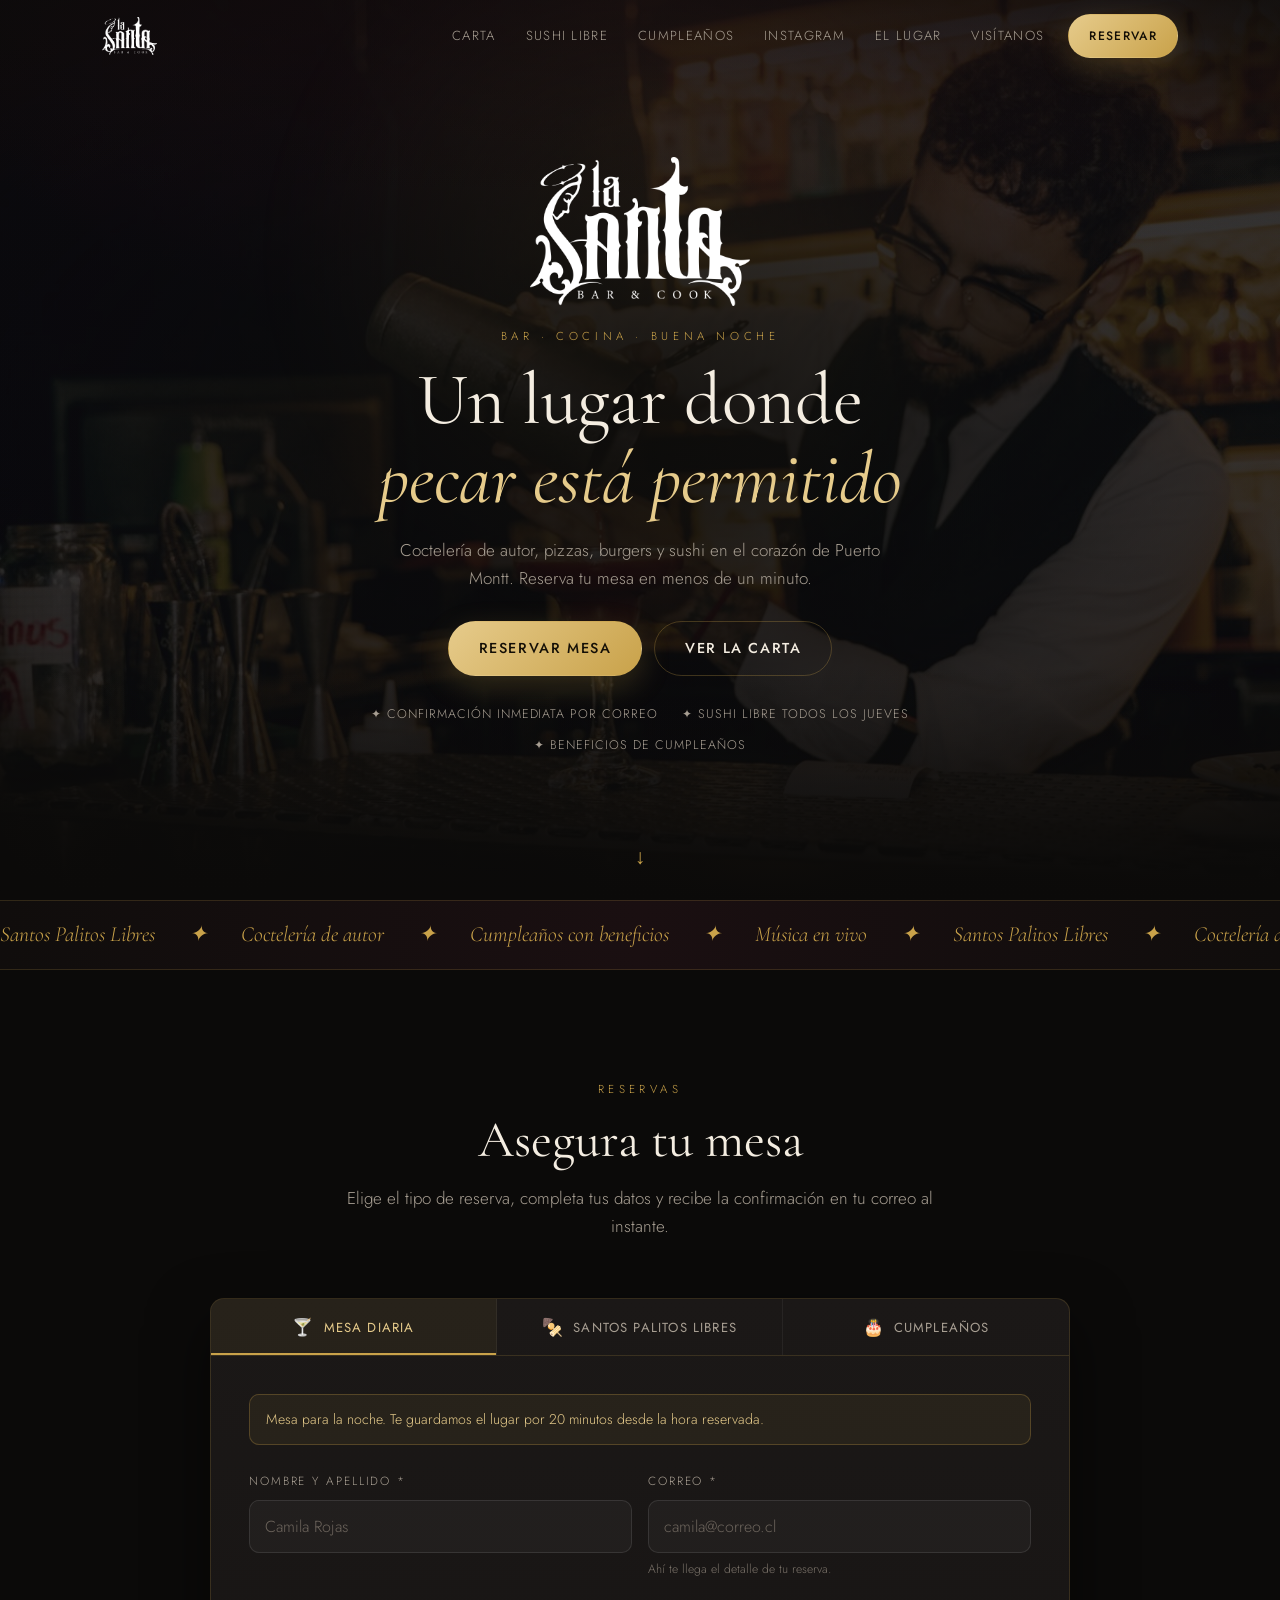
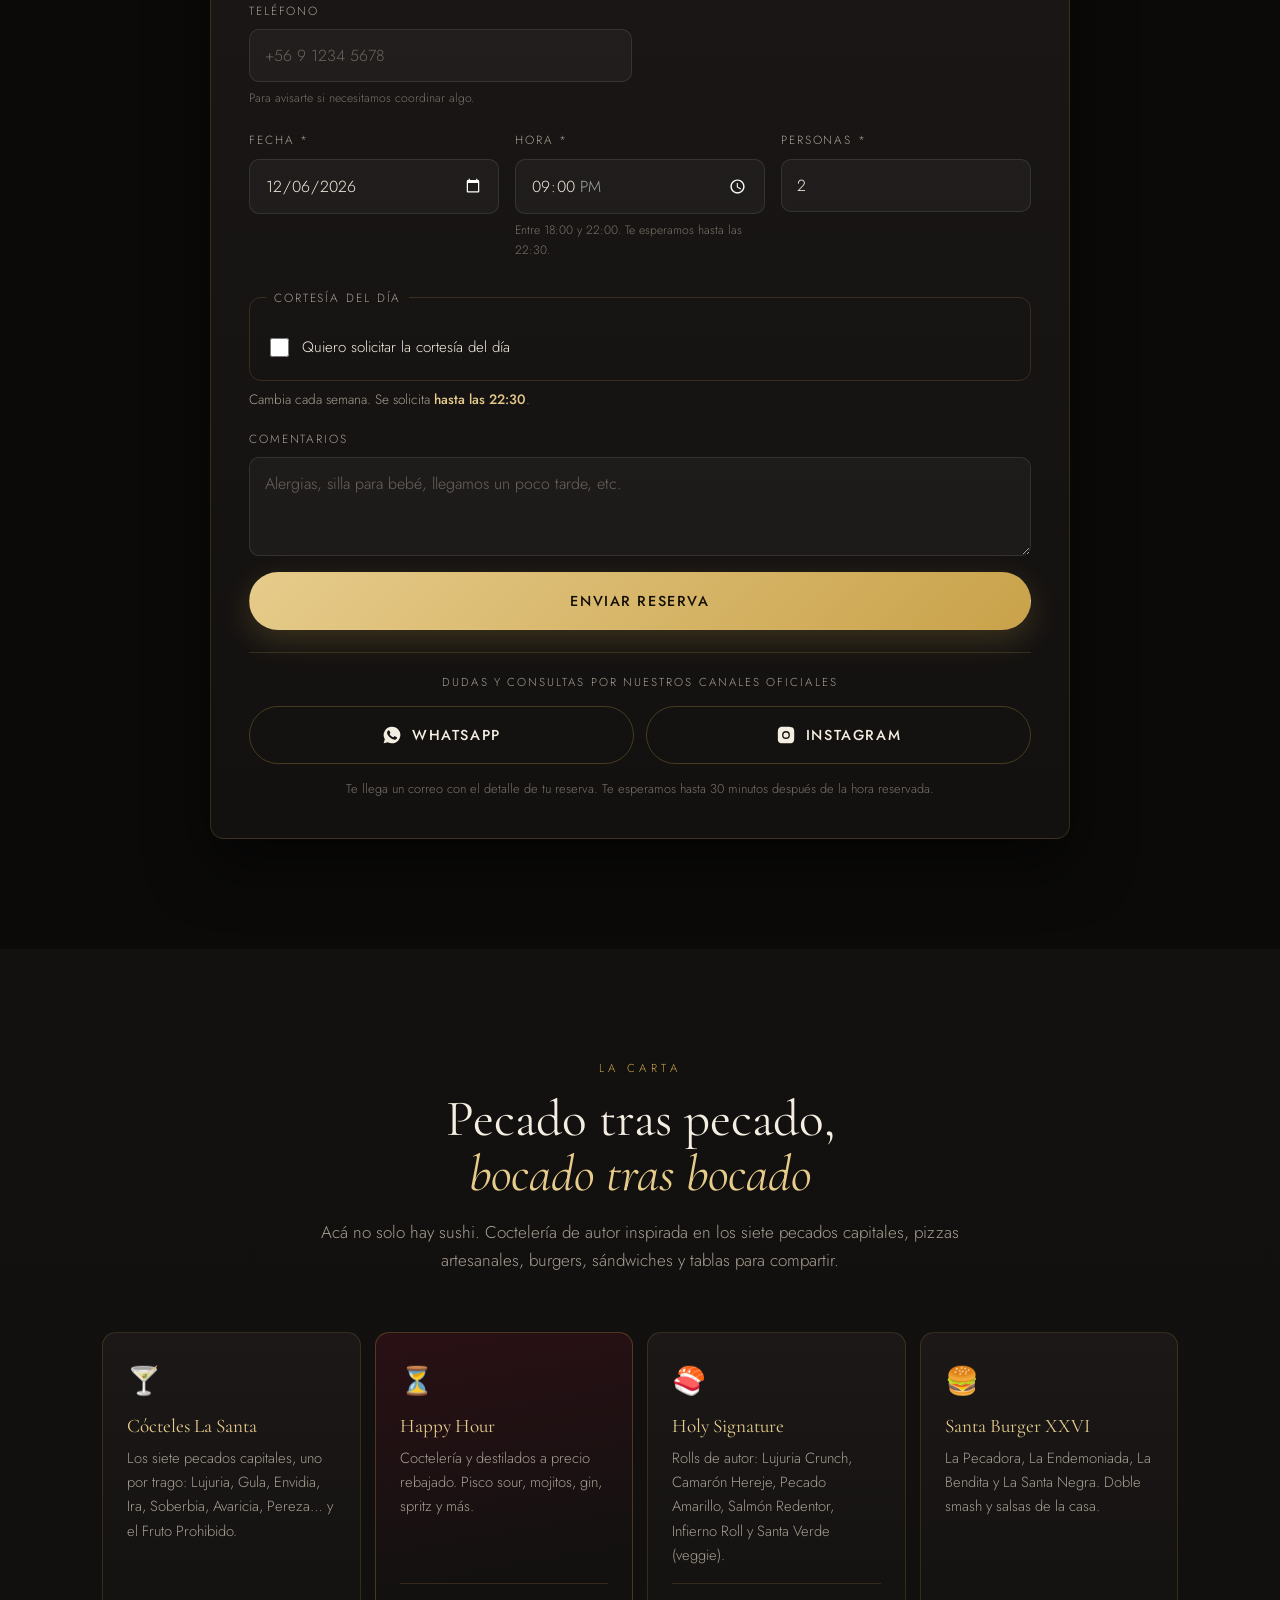
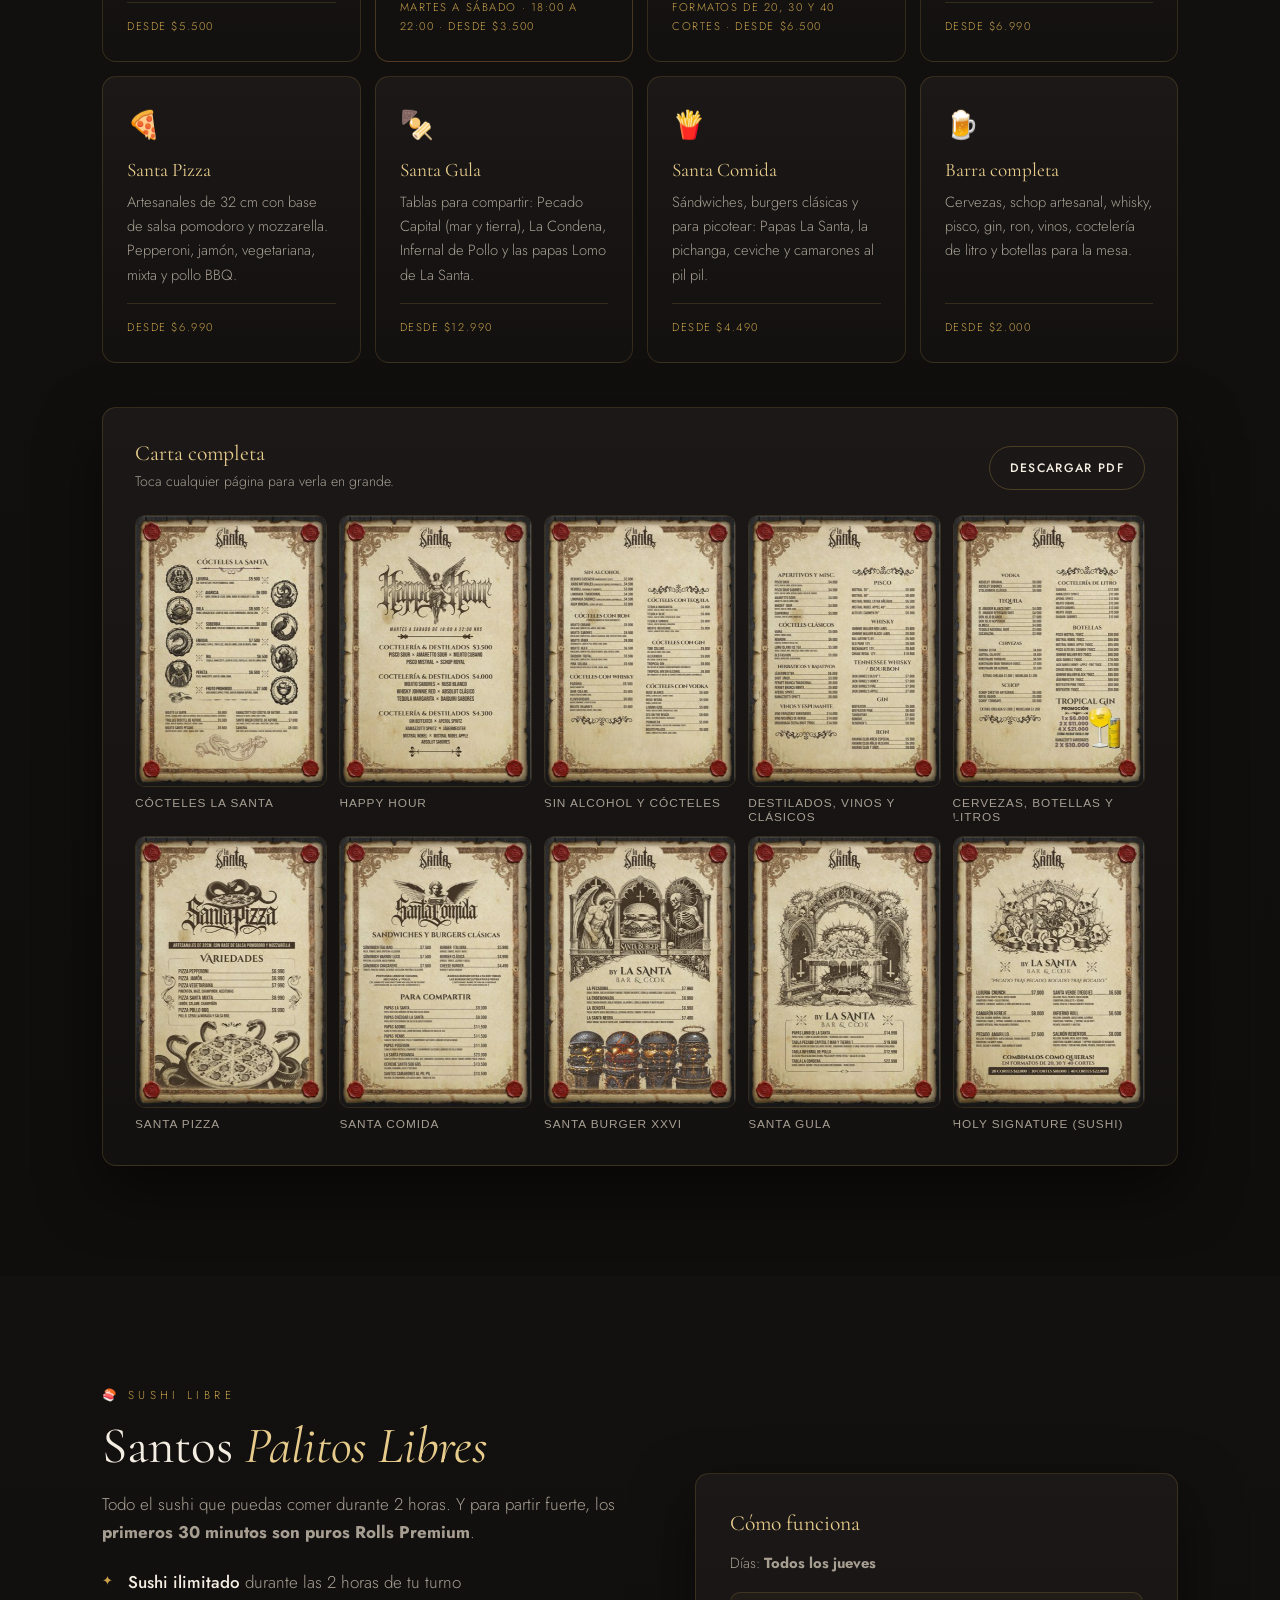
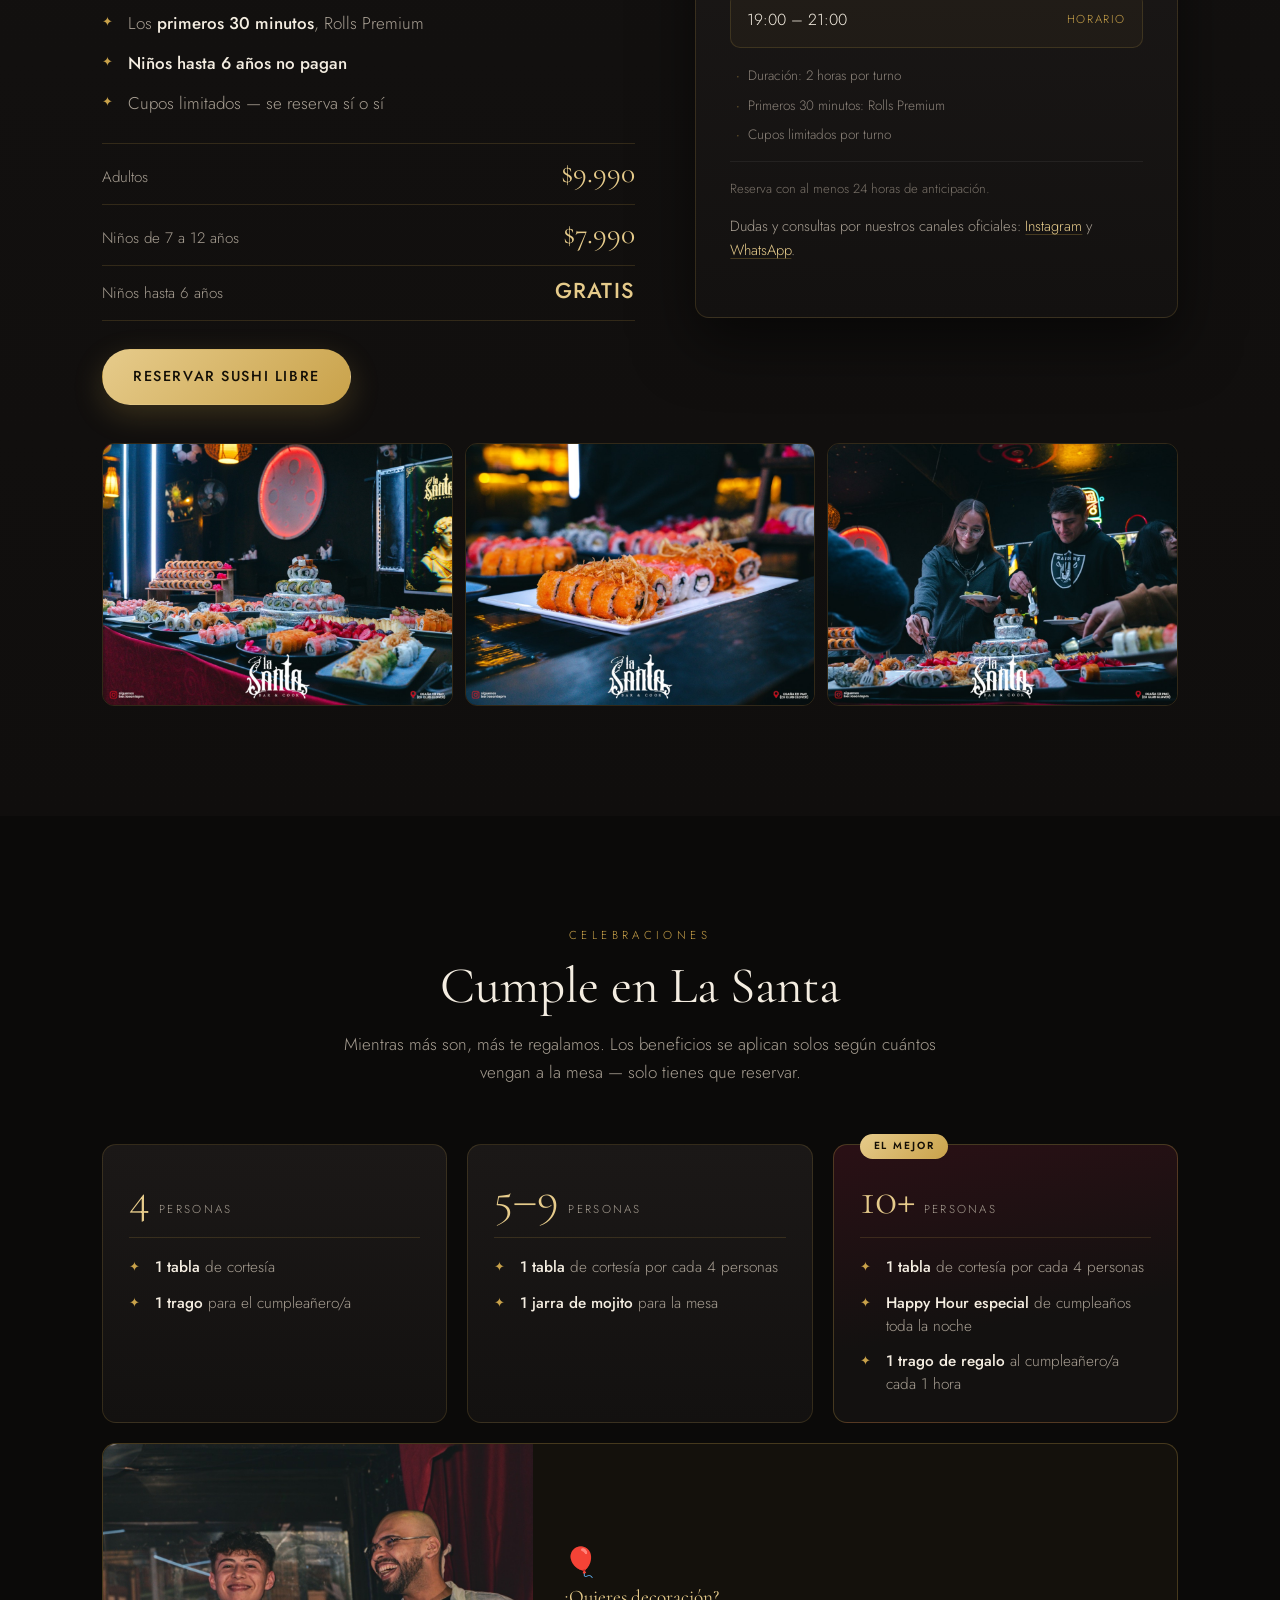
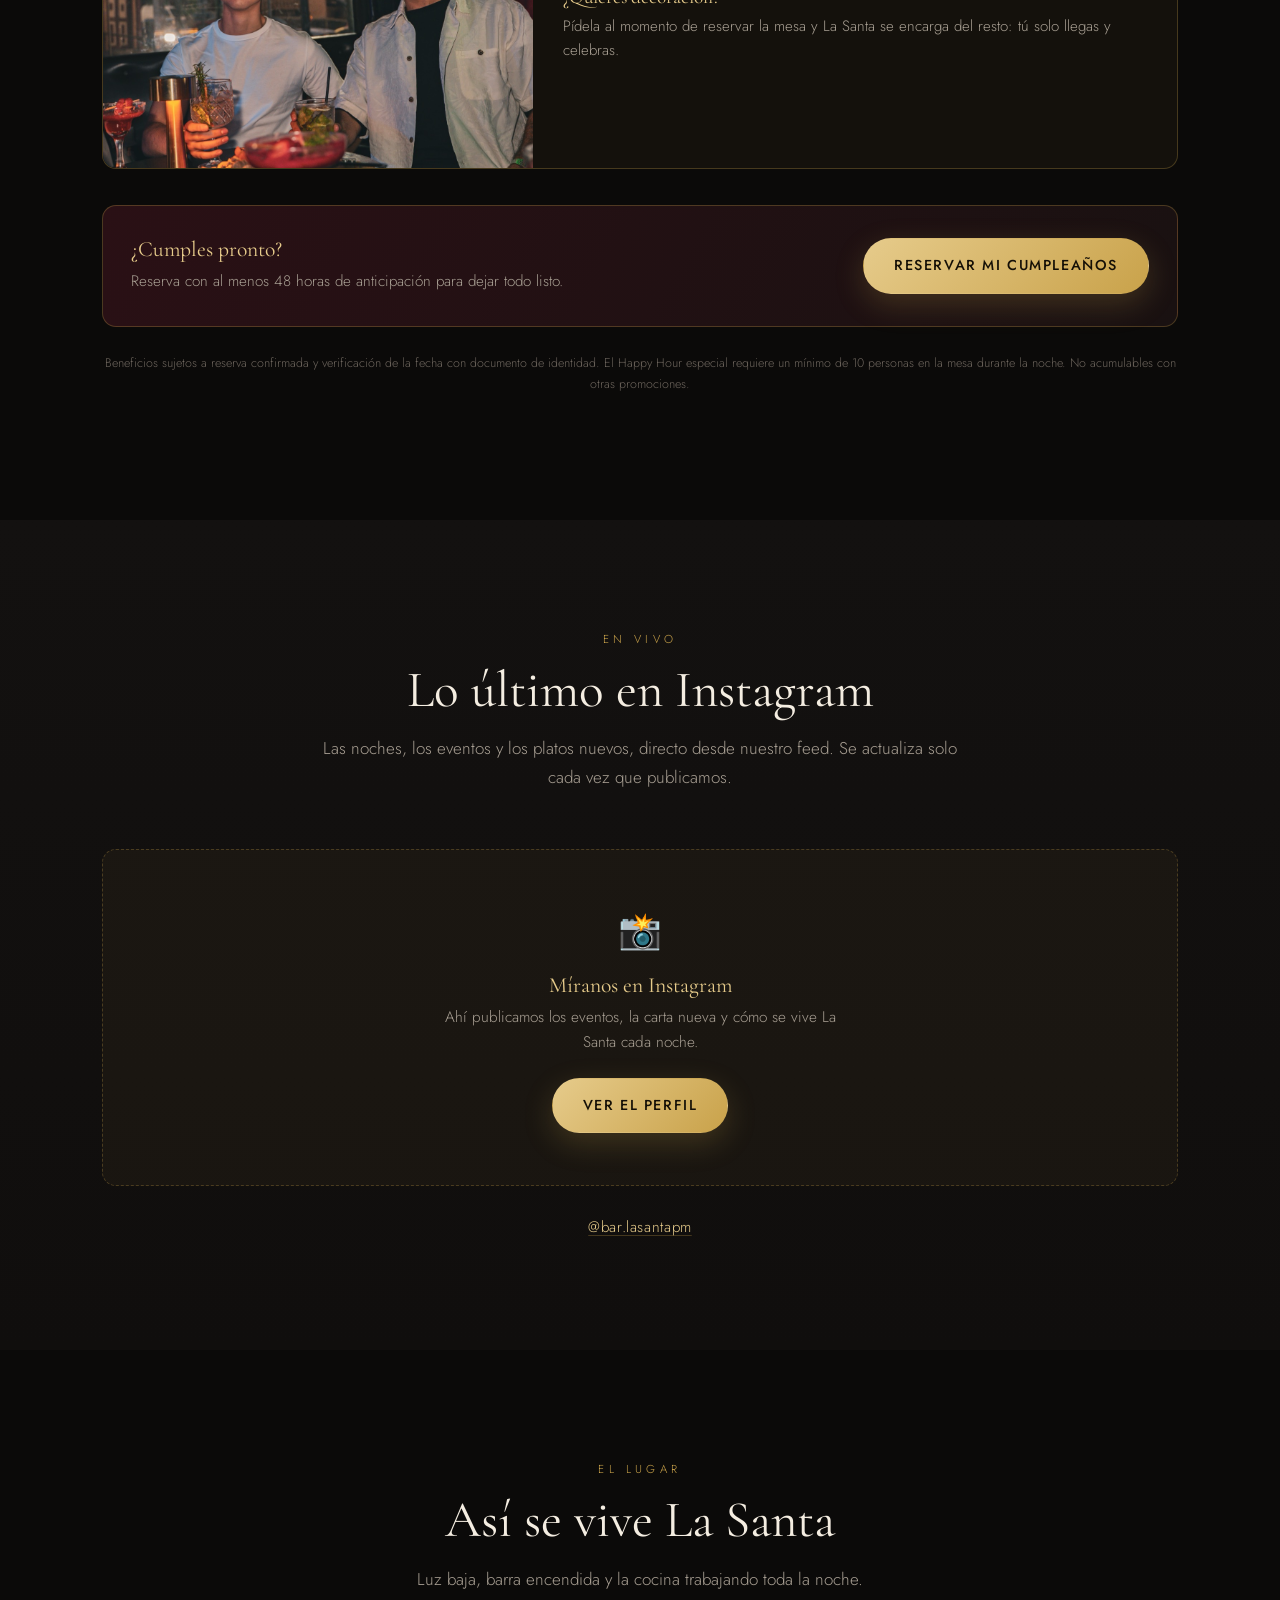
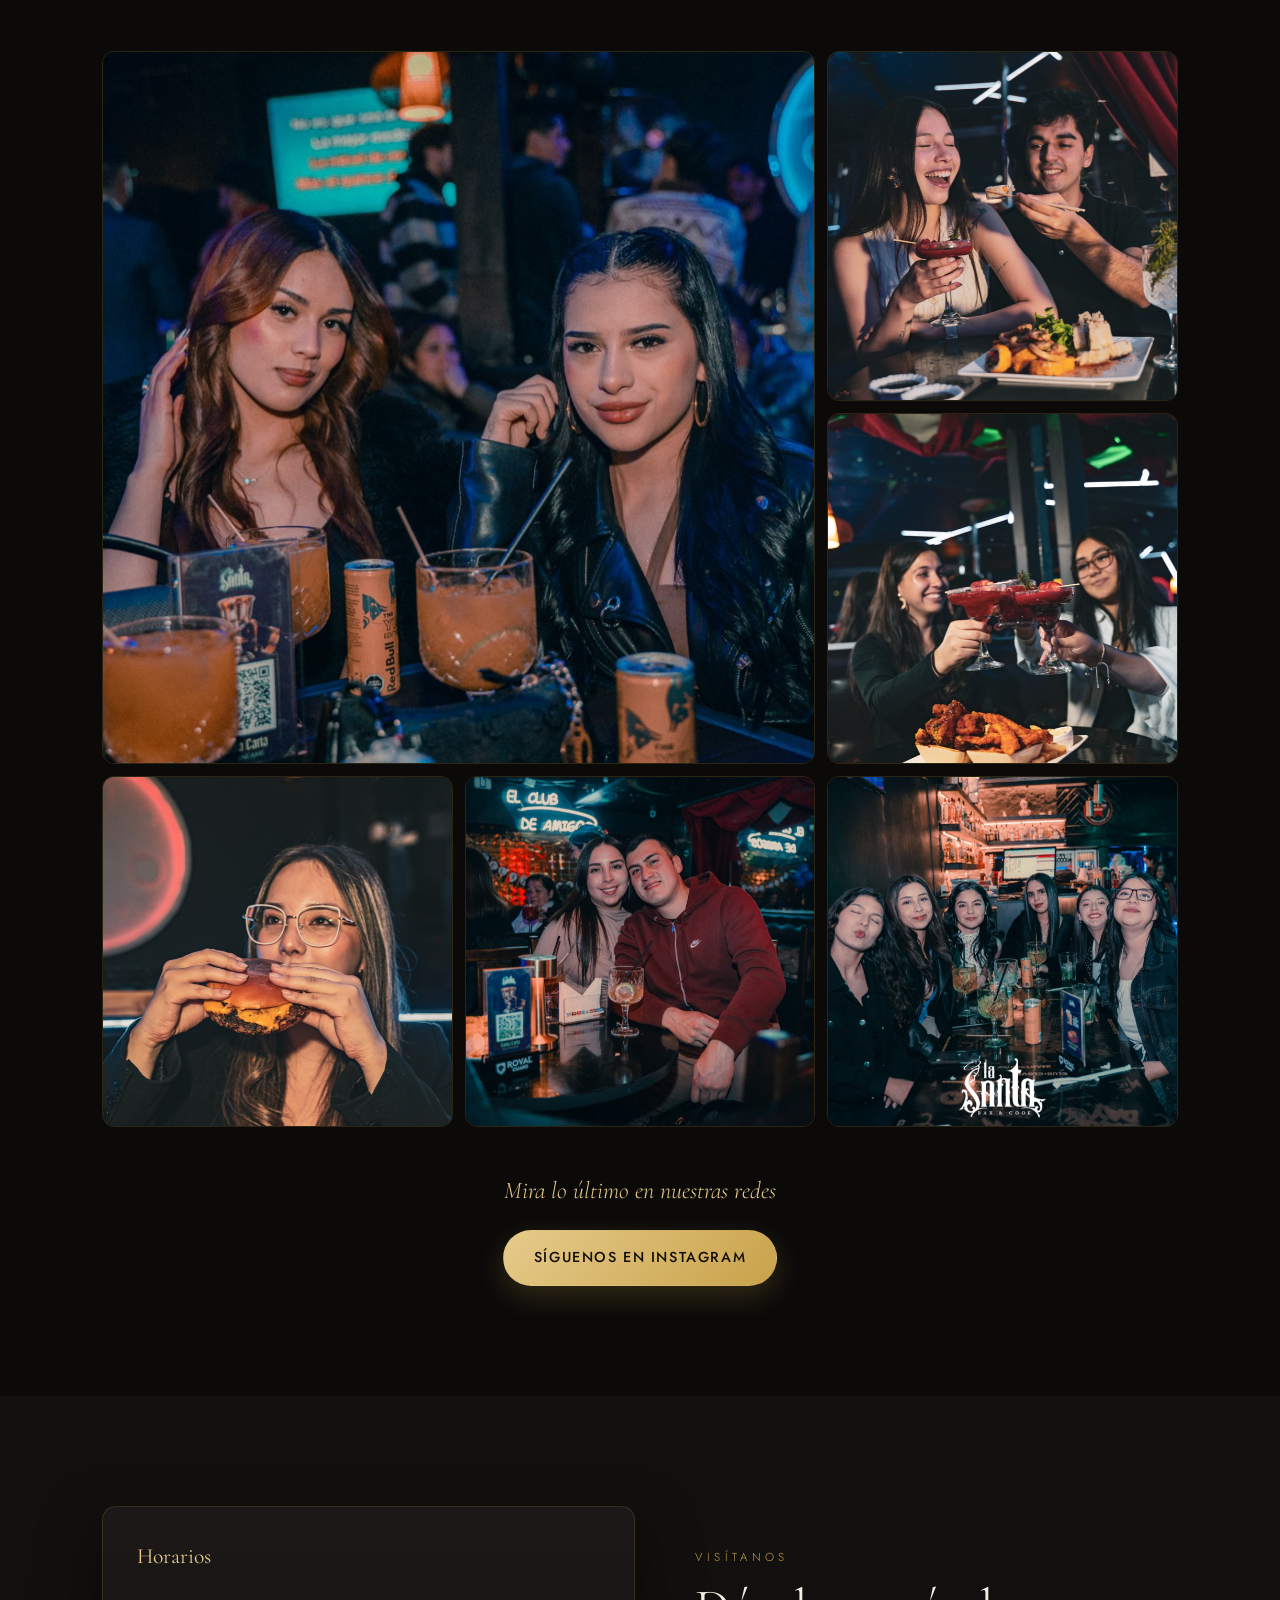
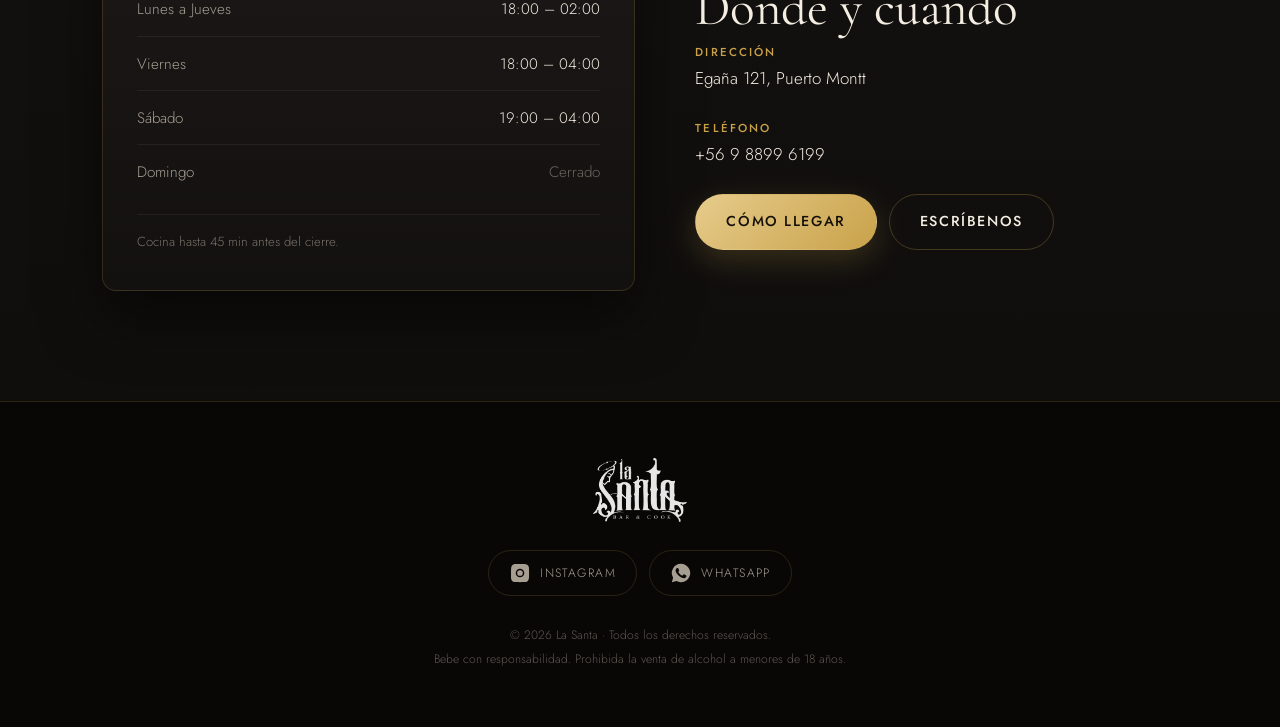
==== index.html @ 31fb5ffe "Landing de La Santa: reservas, sushi libre, cumpleaños e Instagram Sitio estático con formulario de " ====
<!DOCTYPE html>
<html lang="es-CL">
<head>
<meta charset="UTF-8">
<meta name="viewport" content="width=device-width, initial-scale=1">
<title>La Santa · Bar — Reservas, Santos Palitos Libres y Cumpleaños</title>
<meta name="description" content="La Santa: bar, cocina y buena noche. Reserva tu mesa, vive el buffet Santos Palitos Libres y celebra tu cumpleaños con beneficios exclusivos.">
<meta name="theme-color" content="#0B0A09">

<!-- Open Graph / redes
     ⚠️ Cuando el sitio tenga su dirección definitiva, reemplaza TU-DOMINIO.cl
     en og:url y og:image por la real. Las vistas previas de WhatsApp e
     Instagram NO funcionan con rutas relativas: necesitan la URL completa. -->
<meta property="og:type" content="website">
<meta property="og:site_name" content="La Santa">
<meta property="og:title" content="La Santa · Bar & Cook — Puerto Montt">
<meta property="og:description" content="Coctelería de autor, sushi libre y beneficios de cumpleaños. Reserva tu mesa online en menos de un minuto.">
<meta property="og:url" content="https://TU-DOMINIO.cl/">
<meta property="og:image" content="https://TU-DOMINIO.cl/assets/img/og-lasanta.jpg">
<meta property="og:image:width" content="1200">
<meta property="og:image:height" content="630">
<meta property="og:locale" content="es_CL">

<meta name="twitter:card" content="summary_large_image">
<meta name="twitter:title" content="La Santa · Bar & Cook — Puerto Montt">
<meta name="twitter:description" content="Coctelería de autor, sushi libre y beneficios de cumpleaños. Reserva tu mesa online.">
<meta name="twitter:image" content="https://TU-DOMINIO.cl/assets/img/og-lasanta.jpg">

<link rel="icon" href="assets/img/logo-la-santa.png">
<link rel="preconnect" href="https://fonts.googleapis.com">
<link rel="preconnect" href="https://fonts.gstatic.com" crossorigin>
<link href="https://fonts.googleapis.com/css2?family=Cormorant+Garamond:ital,wght@0,300;0,400;0,600;1,300&family=Jost:wght@300;400;500;600&display=swap" rel="stylesheet">
<link rel="stylesheet" href="css/styles.css">
</head>

<body>
<a class="skip-link" href="#reservar">Saltar a reservas</a>

<!-- ══════════════════════ NAV ══════════════════════ -->
<header class="nav" id="nav">
  <div class="nav__inner">
    <a class="nav__brand" href="#inicio" aria-label="La Santa — inicio">
      <img src="assets/img/logo-la-santa.png" alt="La Santa" class="nav__logo">
    </a>

    <nav class="nav__links" aria-label="Navegación principal">
      <a href="#carta">Carta</a>
      <a href="#palitos">Sushi Libre</a>
      <a href="#cumples">Cumpleaños</a>
      <a href="#instagram">Instagram</a>
      <a href="#lugar">El lugar</a>
      <a href="#visitanos">Visítanos</a>
    </nav>

    <a href="#reservar" class="btn btn--gold btn--sm nav__cta">Reservar</a>

    <button class="nav__burger" id="burger" aria-label="Abrir menú" aria-expanded="false" aria-controls="mobileMenu">
      <span></span><span></span><span></span>
    </button>
  </div>

  <div class="nav__mobile" id="mobileMenu" hidden>
    <a href="#carta">La carta</a>
    <a href="#palitos">Santos Palitos Libres</a>
    <a href="#cumples">Cumpleaños</a>
    <a href="#instagram">Instagram</a>
    <a href="#lugar">El lugar</a>
    <a href="#visitanos">Visítanos</a>
    <a href="#reservar" class="nav__mobile-cta">Reservar mesa</a>
  </div>
</header>

<!-- ══════════════════════ HERO ══════════════════════ -->
<section class="hero" id="inicio">
  <img src="assets/img/hero-barra.jpg" alt="" class="hero__bg" aria-hidden="true">
  <div class="hero__glow" aria-hidden="true"></div>
  <div class="hero__content">
    <img src="assets/img/logo-la-santa.png" alt="La Santa" class="hero__logo reveal">
    <p class="hero__kicker reveal">Bar · Cocina · Buena noche</p>
    <h1 class="hero__title reveal">Un lugar donde<br><em>pecar está permitido</em></h1>
    <p class="hero__text reveal">Coctelería de autor, pizzas, burgers y sushi en el corazón de
      Puerto Montt. Reserva tu mesa en menos de un minuto.</p>

    <div class="hero__actions reveal">
      <a href="#reservar" class="btn btn--gold" data-abrir-tab="diaria">Reservar mesa</a>
      <a href="#carta" class="btn btn--ghost">Ver la carta</a>
    </div>

    <ul class="hero__badges reveal">
      <li>✦ Confirmación inmediata por correo</li>
      <li>✦ Sushi libre <span data-buffet-dias>todos los jueves</span></li>
      <li>✦ Beneficios de cumpleaños</li>
    </ul>
  </div>
  <a href="#reservar" class="hero__scroll" aria-hidden="true">↓</a>
</section>

<!-- ══════════════════════ FRANJA ══════════════════════ -->
<div class="marquee" aria-hidden="true">
  <div class="marquee__track">
    <span>Santos Palitos Libres</span><span>✦</span><span>Coctelería de autor</span><span>✦</span>
    <span>Cumpleaños con beneficios</span><span>✦</span><span>Música en vivo</span><span>✦</span>
    <span>Santos Palitos Libres</span><span>✦</span><span>Coctelería de autor</span><span>✦</span>
    <span>Cumpleaños con beneficios</span><span>✦</span><span>Música en vivo</span><span>✦</span>
  </div>
</div>

<!-- ══════════════════════ RESERVAS ══════════════════════ -->
<section class="section" id="reservar">
  <div class="wrap">
    <header class="section__head reveal">
      <p class="eyebrow">Reservas</p>
      <h2>Asegura tu mesa</h2>
      <p class="lede">Elige el tipo de reserva, completa tus datos y recibe la confirmación
        en tu correo al instante.</p>
    </header>

    <div class="reserva reveal">
      <!-- Tabs -->
      <div class="tabs" role="tablist" aria-label="Tipo de reserva">
        <button class="tab is-active" type="button" role="tab" id="tab-diaria"  aria-selected="true"  aria-controls="formReserva" data-tab="diaria">
          <span class="tab__ico">🍸</span> Mesa diaria
        </button>
        <button class="tab" type="button" role="tab" id="tab-buffet" aria-selected="false" aria-controls="formReserva" data-tab="buffet">
          <span class="tab__ico">🍢</span> Santos Palitos Libres
        </button>
        <button class="tab" type="button" role="tab" id="tab-cumple" aria-selected="false" aria-controls="formReserva" data-tab="cumple">
          <span class="tab__ico">🎂</span> Cumpleaños
        </button>
      </div>

      <form class="form" id="formReserva" role="tabpanel" aria-labelledby="tab-diaria" novalidate>
        <p class="form__nota" id="notaTipo"></p>

        <div class="grid2">
          <div class="field">
            <label for="nombre">Nombre y apellido *</label>
            <input type="text" id="nombre" name="nombre" autocomplete="name" placeholder="Camila Rojas" required>
            <span class="error" data-error-for="nombre"></span>
          </div>
          <div class="field">
            <label for="correo">Correo *</label>
            <input type="email" id="correo" name="correo" autocomplete="email" placeholder="camila@correo.cl" required>
            <span class="hint">Ahí te llega el detalle de tu reserva.</span>
            <span class="error" data-error-for="correo"></span>
          </div>
        </div>

        <div class="grid2">
          <div class="field">
            <label for="telefono">Teléfono</label>
            <input type="tel" id="telefono" name="telefono" autocomplete="tel" placeholder="+56 9 1234 5678">
            <span class="hint">Para avisarte si necesitamos coordinar algo.</span>
            <span class="error" data-error-for="telefono"></span>
          </div>
        </div>

        <div class="grid3">
          <div class="field">
            <label for="fecha">Fecha *</label>
            <input type="date" id="fecha" name="fecha" required>
            <span class="error" data-error-for="fecha"></span>
          </div>
          <div class="field" data-solo="diaria cumple">
            <label for="hora">Hora *</label>
            <input type="time" id="hora" name="hora" value="21:00">
            <span class="hint" data-hora-ayuda></span>
            <span class="error" data-error-for="hora"></span>
          </div>
          <div class="field" data-solo="buffet">
            <label for="turno">Turno *</label>
            <select id="turno" name="turno"></select>
          </div>
          <div class="field">
            <label for="personas">Personas *</label>
            <input type="number" id="personas" name="personas" min="1" max="30" value="2" required>
            <span class="error" data-error-for="personas"></span>
          </div>
        </div>

        <!-- Extras: mesa diaria -->
        <div data-solo="diaria">
          <fieldset class="checks checks--una">
            <legend>Cortesía del día</legend>
            <label class="check">
              <input type="checkbox" id="cortesia" name="cortesia">
              <span>Quiero solicitar la cortesía del día</span>
            </label>
          </fieldset>
          <p class="nota-cortesia" id="notaCortesia">
            Cambia cada semana. Se solicita <strong>hasta las 22:30</strong>.
          </p>
        </div>

        <!-- Extras: sushi libre -->
        <div data-solo="buffet">
          <div class="grid2">
            <div class="field">
              <label for="ninos712">De ellos, niños 7 a 12 años</label>
              <input type="number" id="ninos712" name="ninos712" min="0" value="0">
              <span class="hint">Pagan $7.990.</span>
            </div>
            <div class="field">
              <label for="ninos6">De ellos, niños hasta 6 años</label>
              <input type="number" id="ninos6" name="ninos6" min="0" value="0">
              <span class="hint">No pagan.</span>
            </div>
          </div>
          <span class="error" data-error-for="ninos712"></span>

          <div class="resumen" id="resumenBuffet" aria-live="polite">
            <p class="resumen__titulo">Total estimado</p>
            <ul class="resumen__lista"></ul>
          </div>
        </div>

        <!-- Extras: cumpleaños -->
        <div data-solo="cumple">
          <div class="grid2">
            <div class="field">
              <label for="cumpleanero">¿Quién cumple años?</label>
              <input type="text" id="cumpleanero" name="cumpleanero" placeholder="Nombre del cumpleañero/a">
            </div>
            <div class="field">
              <label for="fechaCumple">Fecha real del cumpleaños</label>
              <input type="date" id="fechaCumple" name="fechaCumple">
              <span class="hint">Sirve para validar los beneficios.</span>
            </div>
          </div>

          <div class="resumen" id="resumenBeneficios" aria-live="polite">
            <p class="resumen__titulo">Beneficios que te corresponden</p>
            <ul class="resumen__lista"></ul>
          </div>

          <fieldset class="checks">
            <legend>Extras</legend>
            <label class="check"><input type="checkbox" id="decoracion" name="decoracion"><span>Quiero decoración de cumpleaños</span></label>
          </fieldset>
        </div>

        <div class="field">
          <label for="comentarios">Comentarios</label>
          <textarea id="comentarios" name="comentarios" rows="3" placeholder="Alergias, silla para bebé, llegamos un poco tarde, etc."></textarea>
        </div>

        <div class="form__foot">
          <!-- Trampa anti-spam: invisible para personas, tentadora para robots.
               Si viene con texto, el envío se descarta en silencio. -->
          <div class="trampa" aria-hidden="true">
            <label for="sitioWeb">No llenar este campo</label>
            <input type="text" id="sitioWeb" name="sitioWeb" tabindex="-1" autocomplete="off">
          </div>

          <button type="submit" class="btn btn--gold btn--full" id="btnEnviar">
            <span class="btn__txt">Enviar reserva</span>
          </button>

          <p class="aviso-canal" id="avisoCanal" role="status" hidden></p>

          <div class="respaldo" id="respaldo" hidden>
            <p class="respaldo__titulo">Dudas y consultas por nuestros canales oficiales</p>
            <div class="canales">
              <button type="button" class="btn btn--ghost btn--full" id="btnWhatsapp">
                <svg viewBox="0 0 24 24" width="20" height="20" aria-hidden="true" fill="currentColor"><path d="M12 2a10 10 0 0 0-8.6 15.1L2 22l5.1-1.3A10 10 0 1 0 12 2Zm5.8 14.2c-.2.7-1.4 1.3-2 1.4-.5.1-1.1.1-1.8-.1-.4-.1-1-.3-1.7-.6-3-1.3-4.9-4.3-5-4.5-.2-.2-1.2-1.6-1.2-3s.7-2.1 1-2.4c.3-.3.6-.4.8-.4h.6c.2 0 .4 0 .6.5l.9 2.1c.1.2.1.4 0 .5l-.4.5-.3.4c-.1.1-.3.3-.1.6.2.3.8 1.3 1.7 2.1 1.1 1 2 1.3 2.3 1.4.3.2.5.1.6 0l.9-1.1c.2-.2.4-.2.6-.1l2 1c.2.1.4.2.5.3.1.2.1.7-.1 1.4Z"/></svg>
                WhatsApp
              </button>
              <button type="button" class="btn btn--ghost btn--full" id="btnInstagram">
                <svg viewBox="0 0 24 24" width="20" height="20" aria-hidden="true" fill="currentColor"><path d="M12 2.2c3.2 0 3.6 0 4.9.1 1.2.1 1.8.3 2.2.4.6.2 1 .5 1.4.9.4.4.7.8.9 1.4.2.4.4 1 .4 2.2.1 1.3.1 1.7.1 4.9s0 3.6-.1 4.9c-.1 1.2-.3 1.8-.4 2.2-.2.6-.5 1-.9 1.4-.4.4-.8.7-1.4.9-.4.2-1 .4-2.2.4-1.3.1-1.7.1-4.9.1s-3.6 0-4.9-.1c-1.2-.1-1.8-.3-2.2-.4-.6-.2-1-.5-1.4-.9-.4-.4-.7-.8-.9-1.4-.2-.4-.4-1-.4-2.2C2.2 15.6 2.2 15.2 2.2 12s0-3.6.1-4.9c.1-1.2.3-1.8.4-2.2.2-.6.5-1 .9-1.4.4-.4.8-.7 1.4-.9.4-.2 1-.4 2.2-.4C8.4 2.2 8.8 2.2 12 2.2Zm0 5.1a4.7 4.7 0 1 0 0 9.4 4.7 4.7 0 0 0 0-9.4Zm0 7.8a3.1 3.1 0 1 1 0-6.2 3.1 3.1 0 0 1 0 6.2Zm6-8a1.1 1.1 0 1 1-2.2 0 1.1 1.1 0 0 1 2.2 0Z"/></svg>
                Instagram
              </button>
            </div>
          </div>

          <div class="copia" id="copiaManual" hidden>
            <label for="copiaTexto">Copia este mensaje y pégalo en el chat de Instagram:</label>
            <textarea id="copiaTexto" rows="7" readonly></textarea>
          </div>

          <p class="form__legal">Te llega un correo con el detalle de tu reserva. Te esperamos
            hasta 30 minutos después de la hora reservada.</p>
        </div>
      </form>
    </div>
  </div>
</section>

<!-- ══════════════════════ LA CARTA ══════════════════════ -->
<section class="section section--alt" id="carta">
  <div class="wrap">
    <header class="section__head reveal">
      <p class="eyebrow">La carta</p>
      <h2>Pecado tras pecado,<br><em>bocado tras bocado</em></h2>
      <p class="lede">Acá no solo hay sushi. Coctelería de autor inspirada en los siete pecados
        capitales, pizzas artesanales, burgers, sándwiches y tablas para compartir.</p>
    </header>

    <div class="cats">
      <article class="cat reveal">
        <span class="cat__ico">🍸</span>
        <h3>Cócteles La Santa</h3>
        <p>Los siete pecados capitales, uno por trago: Lujuria, Gula, Envidia, Ira, Soberbia,
          Avaricia, Pereza… y el Fruto Prohibido.</p>
        <span class="cat__desde">desde $5.500</span>
      </article>

      <article class="cat cat--destacada reveal">
        <span class="cat__ico">⏳</span>
        <h3>Happy Hour</h3>
        <p>Coctelería y destilados a precio rebajado. Pisco sour, mojitos, gin, spritz y más.</p>
        <span class="cat__desde">martes a sábado · 18:00 a 22:00 · desde $3.500</span>
      </article>

      <article class="cat reveal">
        <span class="cat__ico">🍣</span>
        <h3>Holy Signature</h3>
        <p>Rolls de autor: Lujuria Crunch, Camarón Hereje, Pecado Amarillo, Salmón Redentor,
          Infierno Roll y Santa Verde (veggie).</p>
        <span class="cat__desde">formatos de 20, 30 y 40 cortes · desde $6.500</span>
      </article>

      <article class="cat reveal">
        <span class="cat__ico">🍔</span>
        <h3>Santa Burger XXVI</h3>
        <p>La Pecadora, La Endemoniada, La Bendita y La Santa Negra. Doble smash y salsas
          de la casa.</p>
        <span class="cat__desde">desde $6.990</span>
      </article>

      <article class="cat reveal">
        <span class="cat__ico">🍕</span>
        <h3>Santa Pizza</h3>
        <p>Artesanales de 32 cm con base de salsa pomodoro y mozzarella. Pepperoni, jamón,
          vegetariana, mixta y pollo BBQ.</p>
        <span class="cat__desde">desde $6.990</span>
      </article>

      <article class="cat reveal">
        <span class="cat__ico">🍢</span>
        <h3>Santa Gula</h3>
        <p>Tablas para compartir: Pecado Capital (mar y tierra), La Condena, Infernal de Pollo
          y las papas Lomo de La Santa.</p>
        <span class="cat__desde">desde $12.990</span>
      </article>

      <article class="cat reveal">
        <span class="cat__ico">🍟</span>
        <h3>Santa Comida</h3>
        <p>Sándwiches, burgers clásicas y para picotear: Papas La Santa, la pichanga, ceviche
          y camarones al pil pil.</p>
        <span class="cat__desde">desde $4.490</span>
      </article>

      <article class="cat reveal">
        <span class="cat__ico">🍺</span>
        <h3>Barra completa</h3>
        <p>Cervezas, schop artesanal, whisky, pisco, gin, ron, vinos, coctelería de litro
          y botellas para la mesa.</p>
        <span class="cat__desde">desde $2.000</span>
      </article>
    </div>

    <!-- Visor de la carta -->
    <div class="visor reveal">
      <div class="visor__head">
        <div>
          <h3>Carta completa</h3>
          <p>Toca cualquier página para verla en grande.</p>
        </div>
        <a class="btn btn--ghost btn--sm" data-carta-pdf download>Descargar PDF</a>
      </div>
      <ul class="paginas" data-carta-paginas></ul>
    </div>
  </div>
</section>

<!-- Visor a pantalla completa -->
<div class="lightbox" id="lightbox" role="dialog" aria-modal="true" aria-label="Carta de La Santa" hidden>
  <button class="lightbox__cerrar" id="lbCerrar" aria-label="Cerrar">✕</button>
  <button class="lightbox__nav lightbox__nav--prev" id="lbPrev" aria-label="Página anterior">‹</button>
  <figure class="lightbox__fig">
    <img id="lbImg" src="" alt="">
    <figcaption id="lbCap"></figcaption>
  </figure>
  <button class="lightbox__nav lightbox__nav--next" id="lbNext" aria-label="Página siguiente">›</button>
</div>

<!-- ══════════════════════ SANTOS PALITOS LIBRES ══════════════════════ -->
<section class="section section--alt" id="palitos">
  <div class="wrap">
    <div class="split">
      <div class="split__text reveal">
        <p class="eyebrow">🍣 Sushi libre</p>
        <h2>Santos <em>Palitos Libres</em></h2>
        <p class="lede">Todo el sushi que puedas comer durante 2 horas. Y para partir fuerte,
          los <strong>primeros 30 minutos son puros Rolls Premium</strong>.</p>

        <ul class="lista">
          <li><strong>Sushi ilimitado</strong> durante las 2 horas de tu turno</li>
          <li>Los <strong>primeros 30 minutos</strong>, Rolls Premium</li>
          <li><strong>Niños hasta 6 años no pagan</strong></li>
          <li>Cupos limitados — se reserva sí o sí</li>
        </ul>

        <ul class="precios" data-buffet-precios></ul>

        <a href="#reservar" class="btn btn--gold" data-abrir-tab="buffet">Reservar Sushi Libre</a>
      </div>

      <aside class="card card--turnos reveal">
        <h3>Cómo funciona</h3>
        <p class="card__dias">Días: <strong data-buffet-dias>Jueves a Sábado</strong></p>
        <ul class="turnos" data-buffet-turnos></ul>
        <ul class="minilista">
          <li>Duración: 2 horas por turno</li>
          <li>Primeros 30 minutos: Rolls Premium</li>
          <li>Cupos limitados por turno</li>
        </ul>
        <p class="card__aviso" data-buffet-aviso></p>
        <p class="card__dias" style="margin-top:14px">
          Dudas y consultas por nuestros canales oficiales:
          <a data-link="instagram" target="_blank" rel="noopener" class="link-oro">Instagram</a>
          y
          <a data-link="whatsapp" target="_blank" rel="noopener" class="link-oro">WhatsApp</a>.
        </p>
      </aside>
    </div>

    <div class="tira reveal">
      <figure><img src="assets/img/sushi-1.jpg" alt="Mesa del buffet Santos Palitos Libres llena de rolls" loading="lazy"></figure>
      <figure><img src="assets/img/sushi-2.jpg" alt="Bandeja de rolls recién servidos" loading="lazy"></figure>
      <figure><img src="assets/img/sushi-3.jpg" alt="Clientes sirviéndose en el sushi libre" loading="lazy"></figure>
    </div>
  </div>
</section>

<!-- ══════════════════════ CUMPLEAÑOS ══════════════════════ -->
<section class="section" id="cumples">
  <div class="wrap">
    <header class="section__head reveal">
      <p class="eyebrow">Celebraciones</p>
      <h2>Cumple en La Santa</h2>
      <p class="lede">Mientras más son, más te regalamos. Los beneficios se aplican solos
        según cuántos vengan a la mesa — solo tienes que reservar.</p>
    </header>

    <div class="tramos">
      <article class="tramo reveal">
        <header class="tramo__head">
          <span class="tramo__num">4</span>
          <span class="tramo__label">personas</span>
        </header>
        <ul class="tramo__lista">
          <li><strong>1 tabla</strong> de cortesía</li>
          <li><strong>1 trago</strong> para el cumpleañero/a</li>
        </ul>
      </article>

      <article class="tramo reveal">
        <header class="tramo__head">
          <span class="tramo__num">5–9</span>
          <span class="tramo__label">personas</span>
        </header>
        <ul class="tramo__lista">
          <li><strong>1 tabla</strong> de cortesía por cada 4 personas</li>
          <li><strong>1 jarra de mojito</strong> para la mesa</li>
        </ul>
      </article>

      <article class="tramo tramo--top reveal">
        <span class="tramo__cinta">El mejor</span>
        <header class="tramo__head">
          <span class="tramo__num">10+</span>
          <span class="tramo__label">personas</span>
        </header>
        <ul class="tramo__lista">
          <li><strong>1 tabla</strong> de cortesía por cada 4 personas</li>
          <li><strong>Happy Hour especial</strong> de cumpleaños toda la noche</li>
          <li><strong>1 trago de regalo</strong> al cumpleañero/a cada 1 hora</li>
        </ul>
      </article>
    </div>

    <div class="deco-nota reveal">
      <img src="assets/img/cumple-2.jpg" alt="Dos amigos celebrando con cocteles en una mesa de La Santa" loading="lazy">
      <div class="deco-nota__texto">
        <span class="deco-nota__ico">🎈</span>
        <h3>¿Quieres decoración?</h3>
        <p>Pídela al momento de reservar la mesa y La Santa se encarga del resto:
          tú solo llegas y celebras.</p>
      </div>
    </div>

    <div class="cta-box reveal">
      <div>
        <h3>¿Cumples pronto?</h3>
        <p>Reserva con al menos 48 horas de anticipación para dejar todo listo.</p>
      </div>
      <a href="#reservar" class="btn btn--gold" data-abrir-tab="cumple">Reservar mi cumpleaños</a>
    </div>

    <p class="letra-chica reveal">Beneficios sujetos a reserva confirmada y verificación de la fecha
      con documento de identidad. El Happy Hour especial requiere un mínimo de 10 personas
      en la mesa durante la noche. No acumulables con otras promociones.</p>
  </div>
</section>

<!-- ══════════════════════ INSTAGRAM ══════════════════════ -->
<section class="section section--alt" id="instagram">
  <div class="wrap">
    <header class="section__head reveal">
      <p class="eyebrow">En vivo</p>
      <h2>Lo último en Instagram</h2>
      <p class="lede">Las noches, los eventos y los platos nuevos, directo desde nuestro feed.
        Se actualiza solo cada vez que publicamos.</p>
    </header>

    <!-- El feed lo inyecta main.js cuando hay un ID configurado en config.js -->
    <div class="ig-feed" data-ig-feed hidden></div>

    <!-- Lo que se ve mientras el feed no esté configurado o si Behold falla -->
    <div class="ig-fallback reveal" data-ig-fallback>
      <span class="ig-fallback__ico">📸</span>
      <h3>Míranos en Instagram</h3>
      <p>Ahí publicamos los eventos, la carta nueva y cómo se vive La Santa cada noche.</p>
      <a class="btn btn--gold" data-link="instagram" target="_blank" rel="noopener">
        Ver el perfil
      </a>
    </div>

    <div class="ig-pie reveal">
      <a class="link-oro" data-link="instagram" target="_blank" rel="noopener" data-ig-usuario>@bar.lasantapm</a>
    </div>
  </div>
</section>

<section class="section" id="lugar">
  <div class="wrap">
    <header class="section__head reveal">
      <p class="eyebrow">El lugar</p>
      <h2>Así se vive La Santa</h2>
      <p class="lede">Luz baja, barra encendida y la cocina trabajando toda la noche.</p>
    </header>

    <div class="galeria reveal">
      <figure class="galeria__item galeria__item--big">
        <img src="assets/img/lugar-1.jpg" alt="Dos clientas con cócteles en el salón de La Santa" loading="lazy">
      </figure>
      <figure class="galeria__item">
        <img src="assets/img/lugar-2.jpg" alt="Pareja compartiendo una tabla en La Santa" loading="lazy">
      </figure>
      <figure class="galeria__item">
        <img src="assets/img/lugar-3.jpg" alt="Brindis con margaritas y alitas de pollo" loading="lazy">
      </figure>
      <figure class="galeria__item">
        <img src="assets/img/lugar-4.jpg" alt="Clienta comiendo una Santa Burger" loading="lazy">
      </figure>
      <figure class="galeria__item">
        <img src="assets/img/lugar-5.jpg" alt="Pareja en la barra de La Santa" loading="lazy">
      </figure>
      <figure class="galeria__item">
        <img src="assets/img/lugar-6.jpg" alt="Grupo de amigas celebrando en La Santa" loading="lazy">
      </figure>
    </div>

    <div class="social-invite reveal">
      <p>Mira lo último en nuestras redes</p>
      <div class="social-invite__btns">
        <a class="btn btn--gold" data-link="instagram" target="_blank" rel="noopener">Síguenos en Instagram</a>
      </div>
    </div>
  </div>
</section>

<!-- ══════════════════════ VISÍTANOS ══════════════════════ -->
<section class="section section--alt" id="visitanos">
  <div class="wrap">
    <div class="split split--rev">
      <div class="split__text reveal">
        <p class="eyebrow">Visítanos</p>
        <h2>Dónde y cuándo</h2>
        <p class="dato"><strong>Dirección</strong><br><span data-direccion></span></p>
        <p class="dato"><strong>Teléfono</strong><br><a data-link="tel" data-telefono></a></p>
        <div class="acciones">
          <a class="btn btn--gold" data-link="maps" target="_blank" rel="noopener">Cómo llegar</a>
          <a class="btn btn--ghost" data-link="whatsapp" target="_blank" rel="noopener">Escríbenos</a>
        </div>
      </div>

      <aside class="card reveal">
        <h3>Horarios</h3>
        <ul class="horarios" data-horarios></ul>
        <p class="card__aviso">Cocina hasta 45 min antes del cierre.</p>
      </aside>
    </div>
  </div>
</section>

<!-- ══════════════════════ FOOTER ══════════════════════ -->
<footer class="footer">
  <div class="wrap footer__inner">
    <img src="assets/img/logo-la-santa.png" alt="La Santa" class="footer__logo">

    <nav class="footer__social" aria-label="Redes sociales">
      <a data-link="instagram" target="_blank" rel="noopener" aria-label="Instagram de La Santa">
        <svg viewBox="0 0 24 24" width="22" height="22" fill="currentColor" aria-hidden="true"><path d="M12 2.2c3.2 0 3.6 0 4.9.1 1.2.1 1.8.3 2.2.4.6.2 1 .5 1.4.9.4.4.7.8.9 1.4.2.4.4 1 .4 2.2.1 1.3.1 1.7.1 4.9s0 3.6-.1 4.9c-.1 1.2-.3 1.8-.4 2.2-.2.6-.5 1-.9 1.4-.4.4-.8.7-1.4.9-.4.2-1 .4-2.2.4-1.3.1-1.7.1-4.9.1s-3.6 0-4.9-.1c-1.2-.1-1.8-.3-2.2-.4-.6-.2-1-.5-1.4-.9-.4-.4-.7-.8-.9-1.4-.2-.4-.4-1-.4-2.2C2.2 15.6 2.2 15.2 2.2 12s0-3.6.1-4.9c.1-1.2.3-1.8.4-2.2.2-.6.5-1 .9-1.4.4-.4.8-.7 1.4-.9.4-.2 1-.4 2.2-.4C8.4 2.2 8.8 2.2 12 2.2Zm0 5.1a4.7 4.7 0 1 0 0 9.4 4.7 4.7 0 0 0 0-9.4Zm0 7.8a3.1 3.1 0 1 1 0-6.2 3.1 3.1 0 0 1 0 6.2Zm6-8a1.1 1.1 0 1 1-2.2 0 1.1 1.1 0 0 1 2.2 0Z"/></svg>
        <span>Instagram</span>
      </a>
      <a data-link="tiktok" target="_blank" rel="noopener" aria-label="TikTok de La Santa" hidden>
        <svg viewBox="0 0 24 24" width="22" height="22" fill="currentColor" aria-hidden="true"><path d="M16.5 2h-3v13.2a2.7 2.7 0 1 1-2.3-2.7v-3a5.7 5.7 0 1 0 5.3 5.7V9.4a6.9 6.9 0 0 0 4 1.3v-3a4 4 0 0 1-4-4Z"/></svg>
        <span>TikTok</span>
      </a>
      <a data-link="whatsapp" target="_blank" rel="noopener" aria-label="WhatsApp de La Santa">
        <svg viewBox="0 0 24 24" width="22" height="22" fill="currentColor" aria-hidden="true"><path d="M12 2a10 10 0 0 0-8.6 15.1L2 22l5.1-1.3A10 10 0 1 0 12 2Zm5.8 14.2c-.2.7-1.4 1.3-2 1.4-.5.1-1.1.1-1.8-.1-.4-.1-1-.3-1.7-.6-3-1.3-4.9-4.3-5-4.5-.2-.2-1.2-1.6-1.2-3s.7-2.1 1-2.4c.3-.3.6-.4.8-.4h.6c.2 0 .4 0 .6.5l.9 2.1c.1.2.1.4 0 .5l-.4.5-.3.4c-.1.1-.3.3-.1.6.2.3.8 1.3 1.7 2.1 1.1 1 2 1.3 2.3 1.4.3.2.5.1.6 0l.9-1.1c.2-.2.4-.2.6-.1l2 1c.2.1.4.2.5.3.1.2.1.7-.1 1.4Z"/></svg>
        <span>WhatsApp</span>
      </a>
    </nav>

    <p class="footer__legal">
      © <span data-anio></span> La Santa · Todos los derechos reservados.<br>
      Bebe con responsabilidad. Prohibida la venta de alcohol a menores de 18 años.
    </p>
  </div>
</footer>

<!-- Barra fija móvil -->
<div class="barra-movil">
  <a href="#reservar" class="btn btn--gold btn--sm">Reservar mesa</a>
  <a data-link="whatsapp" target="_blank" rel="noopener" class="btn btn--ghost btn--sm">WhatsApp</a>
</div>

<script src="js/config.js"></script>
<script src="js/main.js"></script>
</body>
</html>
---- css/styles.css ----
/* ============================================================
   LA SANTA — Estilos
   Paleta: negro profundo + dorado + crema. Mobile first.
   ============================================================ */

:root{
  --negro:#0B0A09;
  --carbon:#131110;
  --carbon-2:#1B1817;
  --vino:#2A1015;
  --oro:#C9A24A;
  --oro-claro:#E6CB8B;
  --oro-tenue:rgba(201,162,74,.28);
  --crema:#F4EDE1;
  --gris:#A79E92;
  --linea:rgba(201,162,74,.18);

  --serif:"Cormorant Garamond", "Iowan Old Style", Georgia, serif;
  --sans:"Jost", -apple-system, BlinkMacSystemFont, "Segoe UI", Helvetica, Arial, sans-serif;

  --wrap:1120px;
  --r:14px;
  --sombra:0 24px 60px rgba(0,0,0,.55);
}

*,*::before,*::after{box-sizing:border-box}
[hidden]{display:none !important}
html{scroll-behavior:smooth; scroll-padding-top:84px; -webkit-text-size-adjust:100%}
body{
  margin:0;
  background:var(--negro);
  color:var(--crema);
  font-family:var(--sans);
  font-weight:300;
  font-size:17px;
  line-height:1.65;
  overflow-x:hidden;
}
img{max-width:100%; display:block}
a{color:inherit; text-decoration:none}
h1,h2,h3{font-family:var(--serif); font-weight:400; line-height:1.08; margin:0}
h1{font-size:clamp(2.6rem,8vw,4.6rem)}
h2{font-size:clamp(2rem,5.5vw,3.2rem)}
h3{font-size:1.35rem}
em{font-style:italic; color:var(--oro-claro)}
p{margin:0 0 1rem}

.wrap{width:100%; max-width:var(--wrap); margin-inline:auto; padding-inline:22px}

.skip-link{position:absolute; left:-9999px; top:0; background:var(--oro); color:#000; padding:12px 18px; z-index:999}
.skip-link:focus{left:12px; top:12px}

:where(a,button,input,select,textarea):focus-visible{
  outline:2px solid var(--oro-claro); outline-offset:3px; border-radius:6px;
}

/* ── Botones ─────────────────────────────────────────── */
.btn{
  display:inline-flex; align-items:center; justify-content:center; gap:10px;
  padding:15px 30px; border:1px solid transparent; border-radius:100px;
  font-family:var(--sans); font-size:.9rem; font-weight:500;
  letter-spacing:.11em; text-transform:uppercase; cursor:pointer;
  transition:transform .22s ease, background .22s ease, color .22s ease, box-shadow .22s ease;
}
.btn--gold{
  background:linear-gradient(135deg,var(--oro-claro),var(--oro));
  color:#140F06; box-shadow:0 10px 30px rgba(201,162,74,.22);
}
.btn--gold:hover{transform:translateY(-2px); box-shadow:0 16px 40px rgba(201,162,74,.35)}
.btn--ghost{border-color:var(--oro-tenue); color:var(--crema); background:transparent}
.btn--ghost:hover{border-color:var(--oro); color:var(--oro-claro); transform:translateY(-2px)}
.btn--sm{padding:11px 20px; font-size:.76rem}
.btn--full{width:100%; padding:18px 24px}

/* ── Nav ─────────────────────────────────────────────── */
.nav{position:fixed; inset:0 0 auto 0; z-index:100; transition:background .3s ease, border-color .3s ease, backdrop-filter .3s}
.nav.is-stuck{background:rgba(11,10,9,.86); backdrop-filter:blur(14px); border-bottom:1px solid var(--linea)}
.nav__inner{max-width:var(--wrap); margin-inline:auto; padding:14px 22px; display:flex; align-items:center; gap:24px}
.nav__logo{height:38px; width:auto; object-fit:contain}
.nav__links{display:none; margin-left:auto; gap:30px}
.nav__links a{font-size:.82rem; letter-spacing:.1em; text-transform:uppercase; color:var(--gris); transition:color .2s}
.nav__links a:hover{color:var(--oro-claro)}
.nav__cta{display:none}

.nav__burger{
  margin-left:auto; width:44px; height:38px; display:grid; place-content:center; gap:6px;
  background:none; border:0; cursor:pointer; padding:0;
}
.nav__burger span{display:block; width:26px; height:1.5px; background:var(--crema); transition:transform .3s, opacity .2s}
.nav__burger[aria-expanded="true"] span:nth-child(1){transform:translateY(7.5px) rotate(45deg)}
.nav__burger[aria-expanded="true"] span:nth-child(2){opacity:0}
.nav__burger[aria-expanded="true"] span:nth-child(3){transform:translateY(-7.5px) rotate(-45deg)}

.nav__mobile{
  background:rgba(11,10,9,.97); backdrop-filter:blur(14px);
  border-bottom:1px solid var(--linea); padding:10px 22px 26px; display:grid; gap:4px;
}
.nav__mobile a{padding:14px 0; border-bottom:1px solid rgba(255,255,255,.06); font-size:.95rem; letter-spacing:.06em}
.nav__mobile-cta{color:var(--oro-claro) !important; border-bottom:0 !important; font-weight:500}

/* ── Hero ────────────────────────────────────────────── */
.hero{
  position:relative; min-height:100svh; display:grid; place-items:center;
  padding:104px 22px 92px; text-align:center; overflow:hidden;
  background:
    radial-gradient(90% 60% at 50% 0%, rgba(42,16,21,.85) 0%, transparent 65%),
    linear-gradient(180deg,#0E0C0B 0%, var(--negro) 70%);
}
.hero__bg{
  position:absolute; inset:0; z-index:0; width:100%; height:100%; object-fit:cover;
  opacity:.30; filter:saturate(.7) contrast(1.02);
  mask-image:radial-gradient(120% 85% at 50% 45%, #000 25%, transparent 78%);
  -webkit-mask-image:radial-gradient(120% 85% at 50% 45%, #000 25%, transparent 78%);
}
.hero__glow{
  position:absolute; width:min(760px,120vw); aspect-ratio:1; border-radius:50%;
  background:radial-gradient(circle, rgba(201,162,74,.16) 0%, transparent 68%);
  top:-14%; left:50%; transform:translateX(-50%); filter:blur(24px); pointer-events:none;
}
/* Velo central: mantiene el texto legible sobre la foto */
.hero::before{
  content:""; position:absolute; inset:0; z-index:1; pointer-events:none;
  background:radial-gradient(58% 52% at 50% 46%,
    rgba(11,10,9,.86) 0%, rgba(11,10,9,.55) 55%, rgba(11,10,9,0) 100%);
}
.hero::after{
  content:""; position:absolute; inset:0; z-index:1; pointer-events:none;
  background:linear-gradient(180deg, rgba(11,10,9,.55) 0%, transparent 22%, transparent 74%, var(--negro) 100%);
}
.hero__content{position:relative; z-index:2; max-width:760px}
.hero__logo{height:clamp(76px,18vw,150px); width:auto; margin:0 auto 20px; object-fit:contain}
.hero__kicker{
  font-size:.72rem; letter-spacing:.4em; text-transform:uppercase; color:var(--oro);
  margin-bottom:14px;
}
.hero__title{margin-bottom:18px; font-size:clamp(2.3rem,7.5vw,4.6rem)}
.hero__text{color:var(--gris); max-width:52ch; margin-inline:auto; margin-bottom:28px}
.hero__actions{display:flex; flex-wrap:wrap; gap:12px; justify-content:center}
.hero__badges{
  list-style:none; margin:28px 0 0; padding:0;
  display:flex; flex-wrap:wrap; gap:10px 24px; justify-content:center;
  font-size:.78rem; letter-spacing:.08em; color:var(--gris); text-transform:uppercase;
}
.hero__scroll{
  display:none; /* en móvil manda la barra fija de abajo */
  position:absolute; bottom:26px; left:50%; transform:translateX(-50%);
  z-index:3; color:var(--oro); font-size:1.3rem; animation:bob 2.4s ease-in-out infinite;
}
@keyframes bob{0%,100%{transform:translate(-50%,0)}50%{transform:translate(-50%,10px)}}

/* ── Marquee ─────────────────────────────────────────── */
.marquee{
  overflow:hidden; border-block:1px solid var(--linea);
  background:linear-gradient(90deg,#100D0C,#1A0F11,#100D0C); padding:16px 0;
}
.marquee__track{
  display:flex; gap:34px; width:max-content; align-items:center;
  animation:slide 32s linear infinite;
  font-family:var(--serif); font-size:1.35rem; font-style:italic; color:var(--oro);
  white-space:nowrap;
}
@keyframes slide{from{transform:translateX(0)}to{transform:translateX(-50%)}}

/* ── Secciones ───────────────────────────────────────── */
.section{padding:clamp(64px,10vw,110px) 0}
.section--alt{background:linear-gradient(180deg,var(--carbon),#100E0D)}
.section__head{max-width:640px; margin:0 auto clamp(38px,6vw,58px); text-align:center}
.eyebrow{
  font-size:.72rem; letter-spacing:.38em; text-transform:uppercase;
  color:var(--oro); margin-bottom:14px;
}
.lede{color:var(--gris); margin-top:16px}

/* ── Reserva / tabs / form ───────────────────────────── */
.reserva{
  max-width:860px; margin-inline:auto;
  background:linear-gradient(180deg,var(--carbon-2),var(--carbon));
  border:1px solid var(--linea); border-radius:var(--r); box-shadow:var(--sombra);
  overflow:hidden;
}
.tabs{display:grid; grid-template-columns:1fr; border-bottom:1px solid var(--linea)}
.tab{
  display:flex; align-items:center; justify-content:center; gap:9px;
  padding:16px 14px; background:transparent; border:0; cursor:pointer;
  color:var(--gris); font-family:var(--sans); font-size:.82rem; font-weight:400;
  letter-spacing:.09em; text-transform:uppercase;
  border-bottom:1px solid rgba(255,255,255,.05);
  transition:color .2s, background .2s;
}
.tab:last-child{border-bottom:0}
.tab__ico{font-size:1.05rem}
.tab:hover{color:var(--crema)}
.tab.is-active{color:var(--oro-claro); background:rgba(201,162,74,.07); box-shadow:inset 0 -2px 0 var(--oro)}

.form{padding:clamp(24px,4.5vw,38px)}
.form__nota{
  background:rgba(201,162,74,.08); border:1px solid var(--oro-tenue);
  border-radius:10px; padding:13px 16px; font-size:.88rem; color:var(--oro-claro);
  margin-bottom:26px;
}
.grid2,.grid3{display:grid; gap:16px; grid-template-columns:1fr}
.field{display:flex; flex-direction:column; margin-bottom:16px}
.field label,.checks legend{
  font-size:.74rem; letter-spacing:.16em; text-transform:uppercase;
  color:var(--gris); margin-bottom:9px;
}
input,select,textarea{
  width:100%; padding:14px 15px; background:rgba(255,255,255,.035);
  border:1px solid rgba(255,255,255,.1); border-radius:10px;
  color:var(--crema); font-family:var(--sans); font-size:1rem; font-weight:300;
  transition:border-color .2s, background .2s;
}
input::placeholder,textarea::placeholder{color:#6C645C}
input:focus,select:focus,textarea:focus{border-color:var(--oro); background:rgba(201,162,74,.06); outline:none}
select{appearance:none; cursor:pointer;
  background-image:url("data:image/svg+xml,%3Csvg xmlns='http://www.w3.org/2000/svg' viewBox='0 0 12 8'%3E%3Cpath fill='%23C9A24A' d='M1 1l5 5 5-5'/%3E%3C/svg%3E");
  background-repeat:no-repeat; background-position:right 15px center; background-size:12px; padding-right:40px}
textarea{resize:vertical; min-height:92px}
input[type="date"],input[type="time"]{color-scheme:dark}
.hint{font-size:.76rem; color:#7A7269; margin-top:6px}
.error{font-size:.78rem; color:#E88A7D; margin-top:6px; min-height:0}
.field.is-error input,.field.is-error select{border-color:#E88A7D}

.checks{border:1px solid var(--linea); border-radius:12px; padding:18px 16px 8px; margin:6px 0 20px}
.checks legend{padding:0 8px}
.check{display:flex; align-items:center; gap:10px; margin-bottom:12px; cursor:pointer; font-size:.94rem}
.check input{width:19px; height:19px; flex:0 0 auto; accent-color:var(--oro); cursor:pointer; padding:0}
.check.is-bloqueado{opacity:.45; cursor:not-allowed}
.check.is-bloqueado input{cursor:not-allowed}

.nota-cortesia{font-size:.85rem; color:var(--gris); margin:-12px 0 20px; line-height:1.5}
.nota-cortesia strong{color:var(--oro-claro); font-weight:500}
.nota-cortesia.es-aviso{color:#E0B0B0}
.nota-cortesia.es-aviso strong{color:#F0A9A9}

.form__foot{margin-top:10px}
.form__legal{font-size:.8rem; color:#7A7269; text-align:center; margin:14px 0 0}

/* ── Split (texto + card) ────────────────────────────── */
.split{display:grid; gap:38px; align-items:center}
.split__text .lista{list-style:none; padding:0; margin:22px 0 26px}
.split__text .lista li{position:relative; padding-left:26px; margin-bottom:12px; color:var(--gris)}
.split__text .lista li::before{content:"✦"; position:absolute; left:0; color:var(--oro); font-size:.8rem; top:2px}
.split__text .lista strong{color:var(--crema); font-weight:500}

.precios{list-style:none; padding:0; margin:0 0 28px; border-top:1px solid var(--linea)}
.precios li{
  display:flex; align-items:baseline; justify-content:space-between; gap:16px;
  padding:14px 0; border-bottom:1px solid var(--linea);
}
.precios li span{color:var(--gris); font-size:.95rem}
.precios li strong{font-family:var(--serif); font-size:1.85rem; font-weight:400; color:var(--oro-claro); line-height:1}
.precios li.es-gratis strong{font-size:1.35rem; letter-spacing:.06em; text-transform:uppercase; font-family:var(--sans); font-weight:500}

.link-oro{color:var(--oro-claro); text-decoration:underline; text-underline-offset:3px; text-decoration-color:var(--oro-tenue)}
.link-oro:hover{text-decoration-color:var(--oro)}

/* ── Feed de Instagram ───────────────────────────────── */
.ig-feed{margin:0 auto; max-width:1000px}
/* Behold inyecta su propio marcado; solo le damos aire y lo centramos */
.ig-feed behold-widget{display:block; width:100%}

.ig-fallback{
  text-align:center; padding:52px 26px; border-radius:var(--r);
  border:1px dashed var(--oro-tenue); background:rgba(201,162,74,.05);
}
.ig-fallback__ico{font-size:2.2rem; display:block; margin-bottom:14px}
.ig-fallback h3{color:var(--oro-claro); font-size:1.35rem; margin-bottom:8px}
.ig-fallback p{color:var(--gris); font-size:.96rem; margin:0 auto 22px; max-width:44ch}

.ig-pie{text-align:center; margin-top:26px}
.ig-pie a{font-size:.95rem; letter-spacing:.04em}

/* ── Canales de reserva (WhatsApp / Instagram) ───────── */
.canales__titulo{
  font-size:.72rem; letter-spacing:.18em; text-transform:uppercase;
  color:var(--gris); margin:0 0 14px; text-align:center;
}
.canales{display:grid; gap:12px; grid-template-columns:1fr}
.canales .btn{gap:10px}

.aviso-canal{
  margin:16px 0 0; padding:13px 16px; border-radius:10px;
  font-size:.92rem; line-height:1.45; text-align:center;
}
.aviso-canal.es-ok{background:rgba(88,166,92,.12); border:1px solid rgba(88,166,92,.4); color:#A6DDA9}
.aviso-canal.es-error{background:rgba(214,90,90,.1); border:1px solid rgba(214,90,90,.4); color:#F0A9A9}
.aviso-canal.es-cargando{background:rgba(201,162,74,.08); border:1px solid var(--oro-tenue); color:var(--oro-claro)}

/* Campo trampa anti-spam: fuera de pantalla, nunca visible ni enfocable */
.trampa{position:absolute; left:-9999px; width:1px; height:1px; overflow:hidden}

#btnEnviar[disabled]{opacity:.6; cursor:progress}

.respaldo{margin-top:22px; padding-top:20px; border-top:1px solid var(--linea)}
.respaldo__titulo{
  font-size:.72rem; letter-spacing:.18em; text-transform:uppercase;
  color:var(--gris); margin:0 0 14px; text-align:center;
}

.copia{margin-top:16px}
.copia label{display:block; font-size:.85rem; color:var(--gris); margin-bottom:8px}
.copia textarea{
  width:100%; resize:vertical; font-family:inherit; font-size:.88rem; line-height:1.5;
  padding:14px 16px; border-radius:10px; color:var(--crema);
  background:rgba(255,255,255,.04); border:1px solid var(--oro-tenue);
}

.card{
  background:linear-gradient(180deg,var(--carbon-2),var(--carbon));
  border:1px solid var(--linea); border-radius:var(--r); padding:30px 26px; box-shadow:var(--sombra);
}
.card h3{color:var(--oro-claro); margin-bottom:16px}
.card__dias{font-size:.92rem; color:var(--gris)}
.card__aviso{font-size:.82rem; color:#7A7269; margin:16px 0 0; padding-top:16px; border-top:1px solid rgba(255,255,255,.06)}
.turnos{list-style:none; padding:0; margin:14px 0 0; display:grid; gap:10px}
.turnos li{
  display:flex; align-items:center; justify-content:space-between; gap:12px;
  padding:14px 16px; border:1px solid var(--linea); border-radius:10px;
  background:rgba(201,162,74,.05); font-size:1rem;
}
.turnos li span{font-size:.72rem; letter-spacing:.14em; text-transform:uppercase; color:var(--oro)}
.minilista{list-style:none; padding:0; margin:16px 0 0; font-size:.85rem; color:#8B8279}
.minilista li{padding-left:18px; position:relative; margin-bottom:7px}
.minilista li::before{content:"·"; position:absolute; left:6px; color:var(--oro)}

.horarios{list-style:none; padding:0; margin:0; display:grid; gap:2px}
.horarios li{display:flex; justify-content:space-between; gap:16px; padding:13px 0; border-bottom:1px solid rgba(255,255,255,.06); font-size:.95rem}
.horarios li:last-child{border-bottom:0}
.horarios .dia{color:var(--gris)}
.horarios .hs{color:var(--crema)}
.horarios .cerrado .hs{color:#6C645C}

.dato{margin-bottom:20px; color:var(--crema)}
.dato strong{font-size:.72rem; letter-spacing:.18em; text-transform:uppercase; color:var(--oro); font-weight:500}
.acciones{display:flex; flex-wrap:wrap; gap:12px; margin-top:26px}

/* ── La carta: categorías ────────────────────────────── */
.cats{display:grid; gap:14px; grid-template-columns:1fr; margin-bottom:44px}
.cat{
  display:flex; flex-direction:column;
  background:linear-gradient(180deg,var(--carbon-2),var(--carbon));
  border:1px solid var(--linea); border-radius:var(--r); padding:26px 24px;
  transition:transform .25s ease, border-color .25s ease;
}
.cat:hover{transform:translateY(-4px); border-color:var(--oro-tenue)}
.cat--destacada{background:linear-gradient(170deg,var(--vino) 0%, var(--carbon) 70%); border-color:var(--oro-tenue)}
.cat__ico{font-size:1.7rem; margin-bottom:12px}
.cat h3{color:var(--oro-claro); font-size:1.2rem; margin-bottom:9px}
.cat p{color:var(--gris); font-size:.92rem; margin:0 0 16px; flex:1}
.cat__desde{
  font-size:.7rem; letter-spacing:.14em; text-transform:uppercase; color:var(--oro);
  padding-top:14px; border-top:1px solid var(--linea);
}

/* ── Visor de páginas de la carta ────────────────────── */
.visor{
  background:linear-gradient(180deg,var(--carbon-2),var(--carbon));
  border:1px solid var(--linea); border-radius:var(--r);
  padding:28px 24px; box-shadow:var(--sombra);
}
.visor__head{display:flex; flex-wrap:wrap; gap:16px; align-items:center; justify-content:space-between; margin-bottom:22px}
.visor__head h3{color:var(--oro-claro); margin-bottom:4px}
.visor__head p{color:var(--gris); font-size:.88rem; margin:0}

.paginas{list-style:none; padding:0; margin:0; display:grid; gap:12px; grid-template-columns:repeat(2,1fr)}
.paginas button{
  display:block; width:100%; padding:0; background:none; border:0; cursor:pointer;
  border-radius:10px; overflow:hidden; text-align:left;
}
.paginas img{
  width:100%; aspect-ratio:1/1.414; object-fit:cover; object-position:top;
  border:1px solid var(--linea); border-radius:10px;
  transition:transform .35s ease, border-color .25s ease;
}
.paginas button:hover img{transform:scale(1.03); border-color:var(--oro)}
.paginas span{
  display:block; margin-top:9px; font-size:.74rem; letter-spacing:.08em;
  text-transform:uppercase; color:var(--gris);
}
.paginas button:hover span{color:var(--oro-claro)}

/* ── Lightbox ────────────────────────────────────────── */
.lightbox{
  position:fixed; inset:0; z-index:200; display:flex; align-items:center; justify-content:center;
  gap:8px; padding:16px; background:rgba(6,5,5,.96); backdrop-filter:blur(8px);
}
.lightbox__fig{margin:0; display:flex; flex-direction:column; align-items:center; gap:12px; max-height:100%; min-width:0}
.lightbox__fig img{
  max-width:100%; max-height:calc(100vh - 130px); width:auto; object-fit:contain;
  border-radius:8px; box-shadow:0 30px 80px rgba(0,0,0,.7);
}
.lightbox__fig figcaption{
  font-size:.74rem; letter-spacing:.16em; text-transform:uppercase; color:var(--oro);
  text-align:center;
}
.lightbox__cerrar,.lightbox__nav{
  flex:0 0 auto; background:rgba(255,255,255,.06); border:1px solid var(--linea);
  color:var(--crema); cursor:pointer; border-radius:50%;
  display:grid; place-content:center; transition:background .2s, border-color .2s;
}
.lightbox__nav{width:48px; height:48px; font-size:1.9rem; line-height:1; padding-bottom:5px}
.lightbox__cerrar{position:absolute; top:14px; right:14px; width:42px; height:42px; font-size:1rem; z-index:2}
.lightbox__cerrar:hover,.lightbox__nav:hover{background:rgba(201,162,74,.18); border-color:var(--oro)}
.lightbox__nav[disabled]{opacity:.25; cursor:default}

/* ── Tira de fotos (carrusel en móvil, grilla en desktop) ── */
.tira{
  display:flex; gap:12px; margin-top:32px; padding-bottom:8px;
  overflow-x:auto; scroll-snap-type:x mandatory; -webkit-overflow-scrolling:touch;
  scrollbar-width:none;
}
.tira::-webkit-scrollbar{display:none}
.tira figure{
  flex:0 0 80%; scroll-snap-align:center;
  margin:0; border-radius:12px; overflow:hidden; border:1px solid var(--linea); aspect-ratio:4/3;
}
.tira img{width:100%; height:100%; object-fit:cover; transition:transform .5s ease}
.tira figure:hover img{transform:scale(1.06)}

/* ── Tramos de beneficios de cumpleaños ──────────────── */
.tramos{display:grid; gap:16px; grid-template-columns:1fr}
.tramo{
  position:relative; display:flex; flex-direction:column;
  background:linear-gradient(180deg,var(--carbon-2),var(--carbon));
  border:1px solid var(--linea); border-radius:var(--r); padding:30px 26px 26px;
  transition:transform .25s ease, border-color .25s ease;
}
.tramo:hover{transform:translateY(-4px); border-color:var(--oro-tenue)}
.tramo--top{
  border-color:var(--oro-tenue);
  background:linear-gradient(170deg,var(--vino) 0%, var(--carbon) 62%);
}
.tramo__cinta{
  position:absolute; top:-11px; left:26px; padding:4px 14px; border-radius:100px;
  background:linear-gradient(135deg,var(--oro-claro),var(--oro)); color:#140F06;
  font-size:.64rem; letter-spacing:.18em; text-transform:uppercase; font-weight:600;
}
.tramo__head{display:flex; align-items:baseline; gap:9px; padding-bottom:16px; margin-bottom:18px; border-bottom:1px solid var(--linea)}
.tramo__num{font-family:var(--serif); font-size:2.9rem; line-height:1; color:var(--oro-claro)}
.tramo__label{font-size:.72rem; letter-spacing:.2em; text-transform:uppercase; color:var(--gris)}
.tramo__lista{list-style:none; padding:0; margin:0; display:grid; gap:12px}
.tramo__lista li{position:relative; padding-left:26px; color:var(--gris); font-size:.96rem; line-height:1.5}
.tramo__lista li::before{content:"✦"; position:absolute; left:0; top:1px; color:var(--oro); font-size:.8rem}
.tramo__lista strong{color:var(--crema); font-weight:500}

.deco-nota{
  display:grid; margin-top:20px; border-radius:var(--r); overflow:hidden;
  border:1px solid var(--oro-tenue); background:rgba(201,162,74,.05);
}
.deco-nota img{width:100%; height:100%; min-height:190px; object-fit:cover}
.deco-nota__texto{padding:26px}
.deco-nota__ico{font-size:1.8rem; line-height:1; display:block; margin-bottom:10px}
.deco-nota h3{color:var(--oro-claro); font-size:1.2rem; margin-bottom:6px}
.deco-nota p{color:var(--gris); font-size:.94rem; margin:0}

/* Resumen dinámico dentro del formulario */
.resumen{
  border:1px solid var(--oro-tenue); border-radius:12px;
  background:rgba(201,162,74,.06); padding:18px 20px; margin:6px 0 20px;
}
.resumen.is-vacio{border-color:rgba(255,255,255,.1); background:rgba(255,255,255,.03)}
.resumen__titulo{
  font-size:.72rem; letter-spacing:.18em; text-transform:uppercase;
  color:var(--oro); margin:0 0 12px;
}
.resumen.is-vacio .resumen__titulo{color:var(--gris)}
.resumen__lista{list-style:none; padding:0; margin:0; display:grid; gap:9px}
.resumen__lista li{position:relative; padding-left:24px; font-size:.95rem; color:var(--crema)}
.resumen__lista li::before{content:"✦"; position:absolute; left:0; top:2px; color:var(--oro); font-size:.75rem}
.resumen.is-vacio .resumen__lista li{color:#8B8279}
.resumen.is-vacio .resumen__lista li::before{color:#6C645C}

.cta-box{
  margin-top:36px; padding:32px 28px; border-radius:var(--r);
  background:linear-gradient(120deg,var(--vino),#191111);
  border:1px solid var(--oro-tenue);
  display:grid; gap:22px; text-align:center;
}
.cta-box h3{color:var(--oro-claro); margin-bottom:8px}
.cta-box p{color:var(--gris); margin:0; font-size:.95rem}
.letra-chica{margin-top:26px; text-align:center; font-size:.78rem; color:#6C645C}

/* ── Galería ─────────────────────────────────────────── */
.galeria{display:grid; gap:12px; grid-template-columns:repeat(2,1fr)}
.galeria__item{margin:0; border-radius:12px; overflow:hidden; aspect-ratio:1; border:1px solid var(--linea)}
.galeria__item--big{grid-column:span 2; aspect-ratio:16/10}
.galeria__item img{width:100%; height:100%; object-fit:cover; transition:transform .5s ease}
.galeria__item:hover img{transform:scale(1.05)}
.ph{
  width:100%; height:100%; display:grid; place-items:center; text-align:center; padding:10px;
  background:
    repeating-linear-gradient(45deg, rgba(201,162,74,.05) 0 10px, transparent 10px 20px),
    var(--carbon-2);
  color:#6C645C; font-size:.74rem; letter-spacing:.14em; text-transform:uppercase;
}
.ph::after{content:attr(data-ph)}

.social-invite{margin-top:44px; text-align:center}
.social-invite p{font-family:var(--serif); font-style:italic; font-size:1.5rem; color:var(--oro-claro); margin-bottom:20px}
.social-invite__btns{display:flex; gap:12px; justify-content:center; flex-wrap:wrap}

/* ── Footer ──────────────────────────────────────────── */
.footer{
  background:#080706; border-top:1px solid var(--linea);
  padding:56px 0 calc(80px + env(safe-area-inset-bottom));
}
.footer__inner{display:grid; gap:28px; justify-items:center; text-align:center}
.footer__logo{height:64px; width:auto; object-fit:contain; opacity:.9}
.footer__social{display:flex; gap:12px; flex-wrap:wrap; justify-content:center}
.footer__social a{
  display:inline-flex; align-items:center; gap:9px; padding:11px 20px;
  border:1px solid var(--linea); border-radius:100px;
  font-size:.76rem; letter-spacing:.12em; text-transform:uppercase; color:var(--gris);
  transition:color .2s, border-color .2s, transform .2s;
}
.footer__social a:hover{color:var(--oro-claro); border-color:var(--oro); transform:translateY(-2px)}
.footer__legal{font-size:.76rem; color:#5E574F; line-height:1.9; margin:0}

/* ── Barra fija móvil ────────────────────────────────── */
.barra-movil{
  position:fixed; bottom:0; left:0; right:0; z-index:90;
  display:flex; gap:10px; padding:11px 14px calc(11px + env(safe-area-inset-bottom));
  background:rgba(11,10,9,.94); backdrop-filter:blur(12px);
  border-top:1px solid var(--linea);
}
.barra-movil .btn{flex:1}

/* ── Reveal ──────────────────────────────────────────── */
.reveal{opacity:0; transform:translateY(24px); transition:opacity .7s ease, transform .7s ease}
.reveal.is-in{opacity:1; transform:none}

/* ── Responsive ──────────────────────────────────────── */
@media (min-width:600px){
  .grid2{grid-template-columns:1fr 1fr}
  .grid3{grid-template-columns:repeat(3,1fr)}
  .checks{display:grid; grid-template-columns:1fr 1fr; gap:0 20px}
  .checks legend{grid-column:1/-1}
  .checks--una{grid-template-columns:1fr}
  .tabs{grid-template-columns:repeat(3,1fr)}
  .tab{border-bottom:0; border-right:1px solid rgba(255,255,255,.05)}
  .tab:last-child{border-right:0}
  .galeria{grid-template-columns:repeat(3,1fr)}
  .galeria__item--big{grid-column:span 2; grid-row:span 2; aspect-ratio:1}
  .cta-box{grid-template-columns:1fr auto; text-align:left; align-items:center}
  .cats{grid-template-columns:repeat(2,1fr)}
  .paginas{grid-template-columns:repeat(3,1fr)}
  .tira{display:grid; grid-template-columns:repeat(3,1fr); overflow:visible; margin-top:38px; padding-bottom:0}
  .tira figure{flex:none}
  .deco-nota{grid-template-columns:.8fr 1.2fr; align-items:stretch}
  .deco-nota__texto{padding:30px; align-self:center}
}
@media (min-width:900px){
  .nav__links,.nav__cta,.hero__scroll{display:flex}
  .nav__burger,.nav__mobile,.barra-movil{display:none}
  .footer{padding-bottom:56px}
  .split{grid-template-columns:1.05fr .95fr; gap:60px}
  .split--rev .split__text{order:2}
  .tramos{grid-template-columns:repeat(3,1fr); gap:20px}
  .canales{grid-template-columns:1fr 1fr}

  .cats{grid-template-columns:repeat(4,1fr)}
  .paginas{grid-template-columns:repeat(5,1fr)}
  .card{padding:38px 34px}
  .visor{padding:34px 32px}
}

@media (prefers-reduced-motion:reduce){
  html{scroll-behavior:auto}
  *,*::before,*::after{animation-duration:.001ms !important; animation-iteration-count:1 !important; transition-duration:.001ms !important}
  .reveal{opacity:1; transform:none}
}
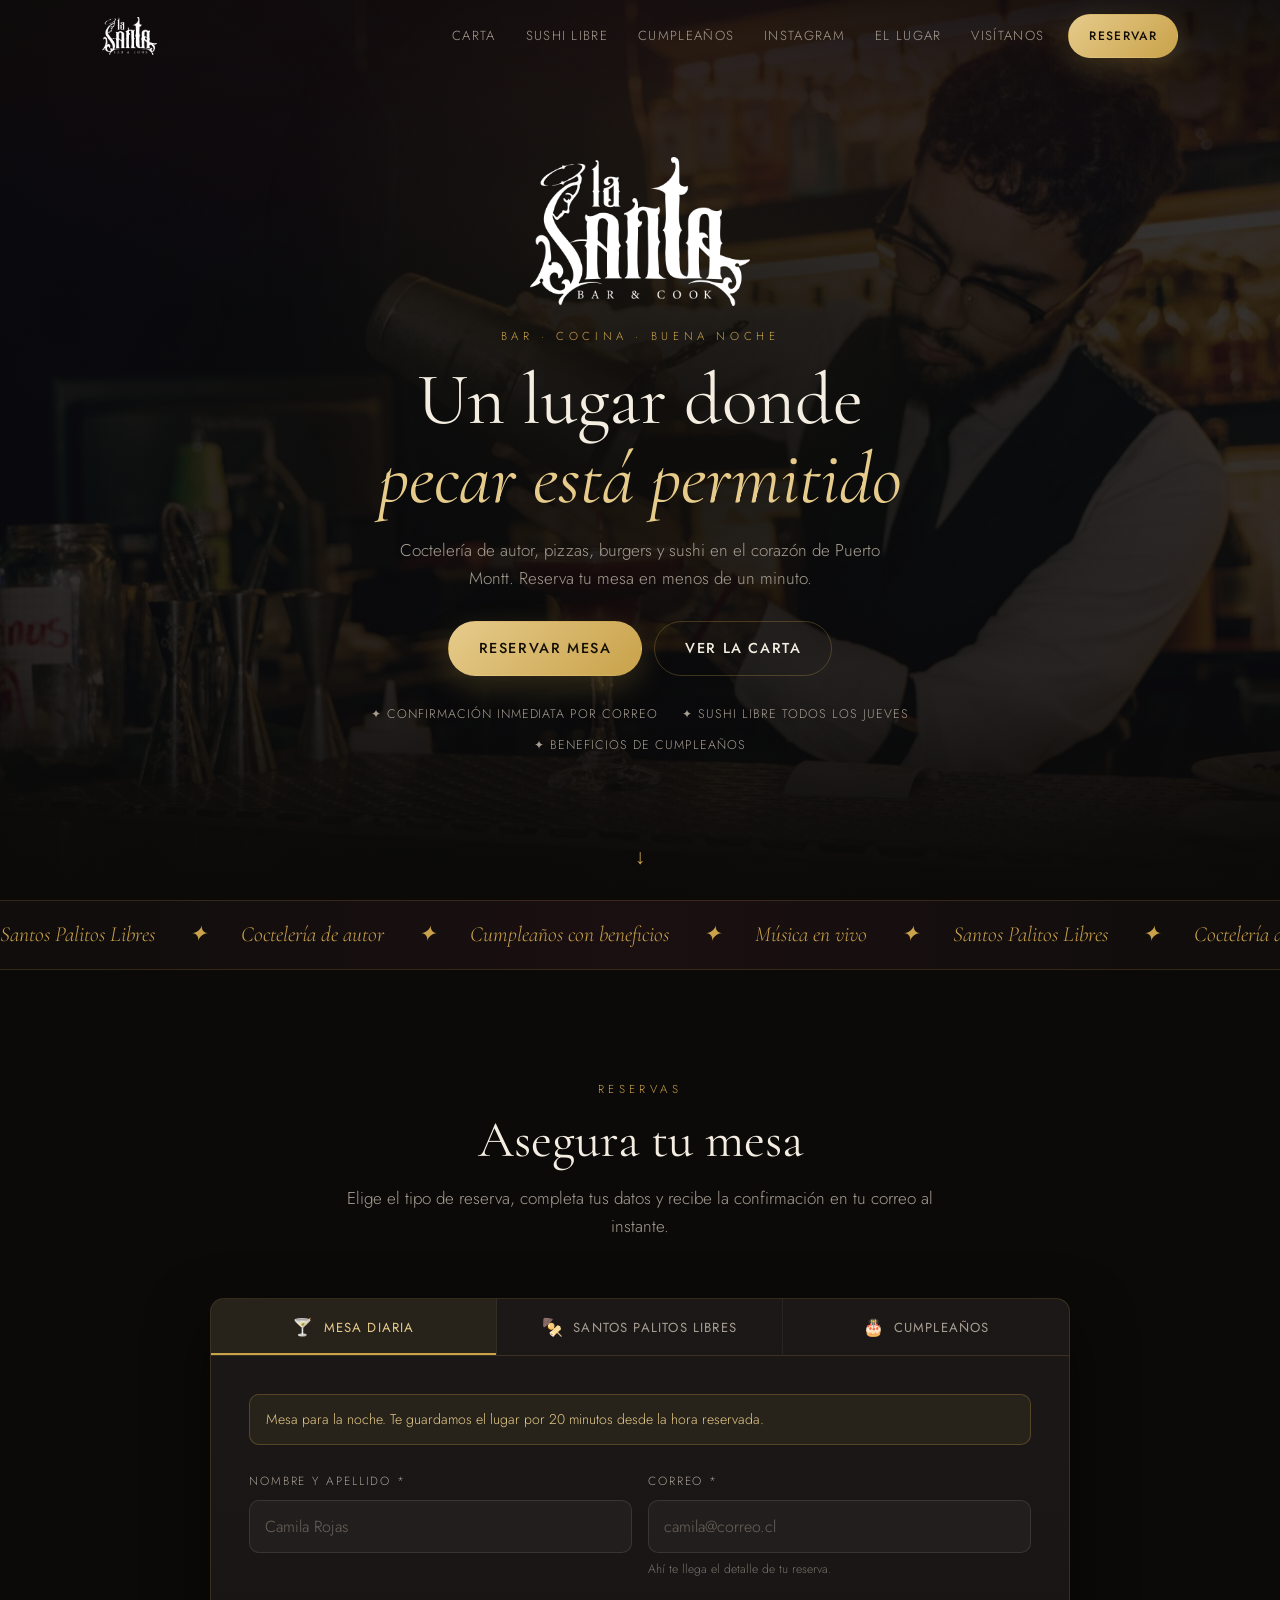
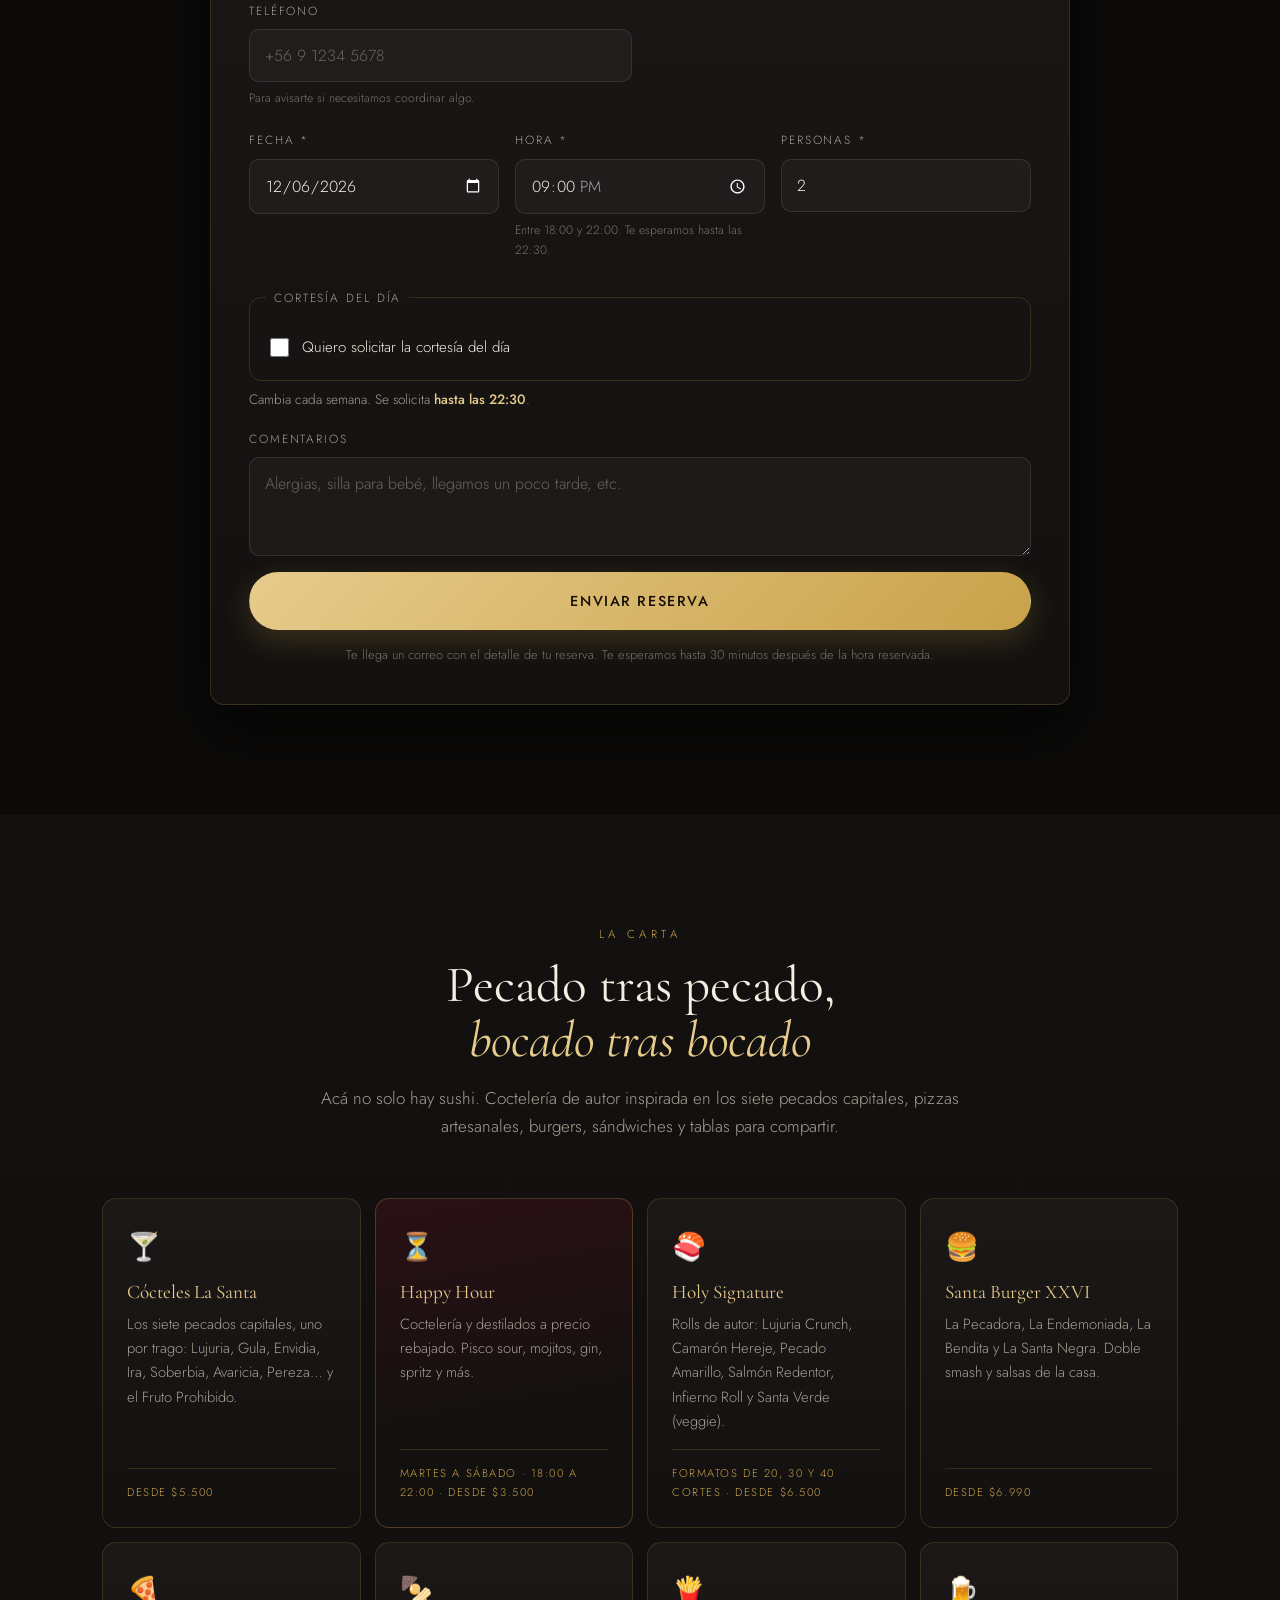
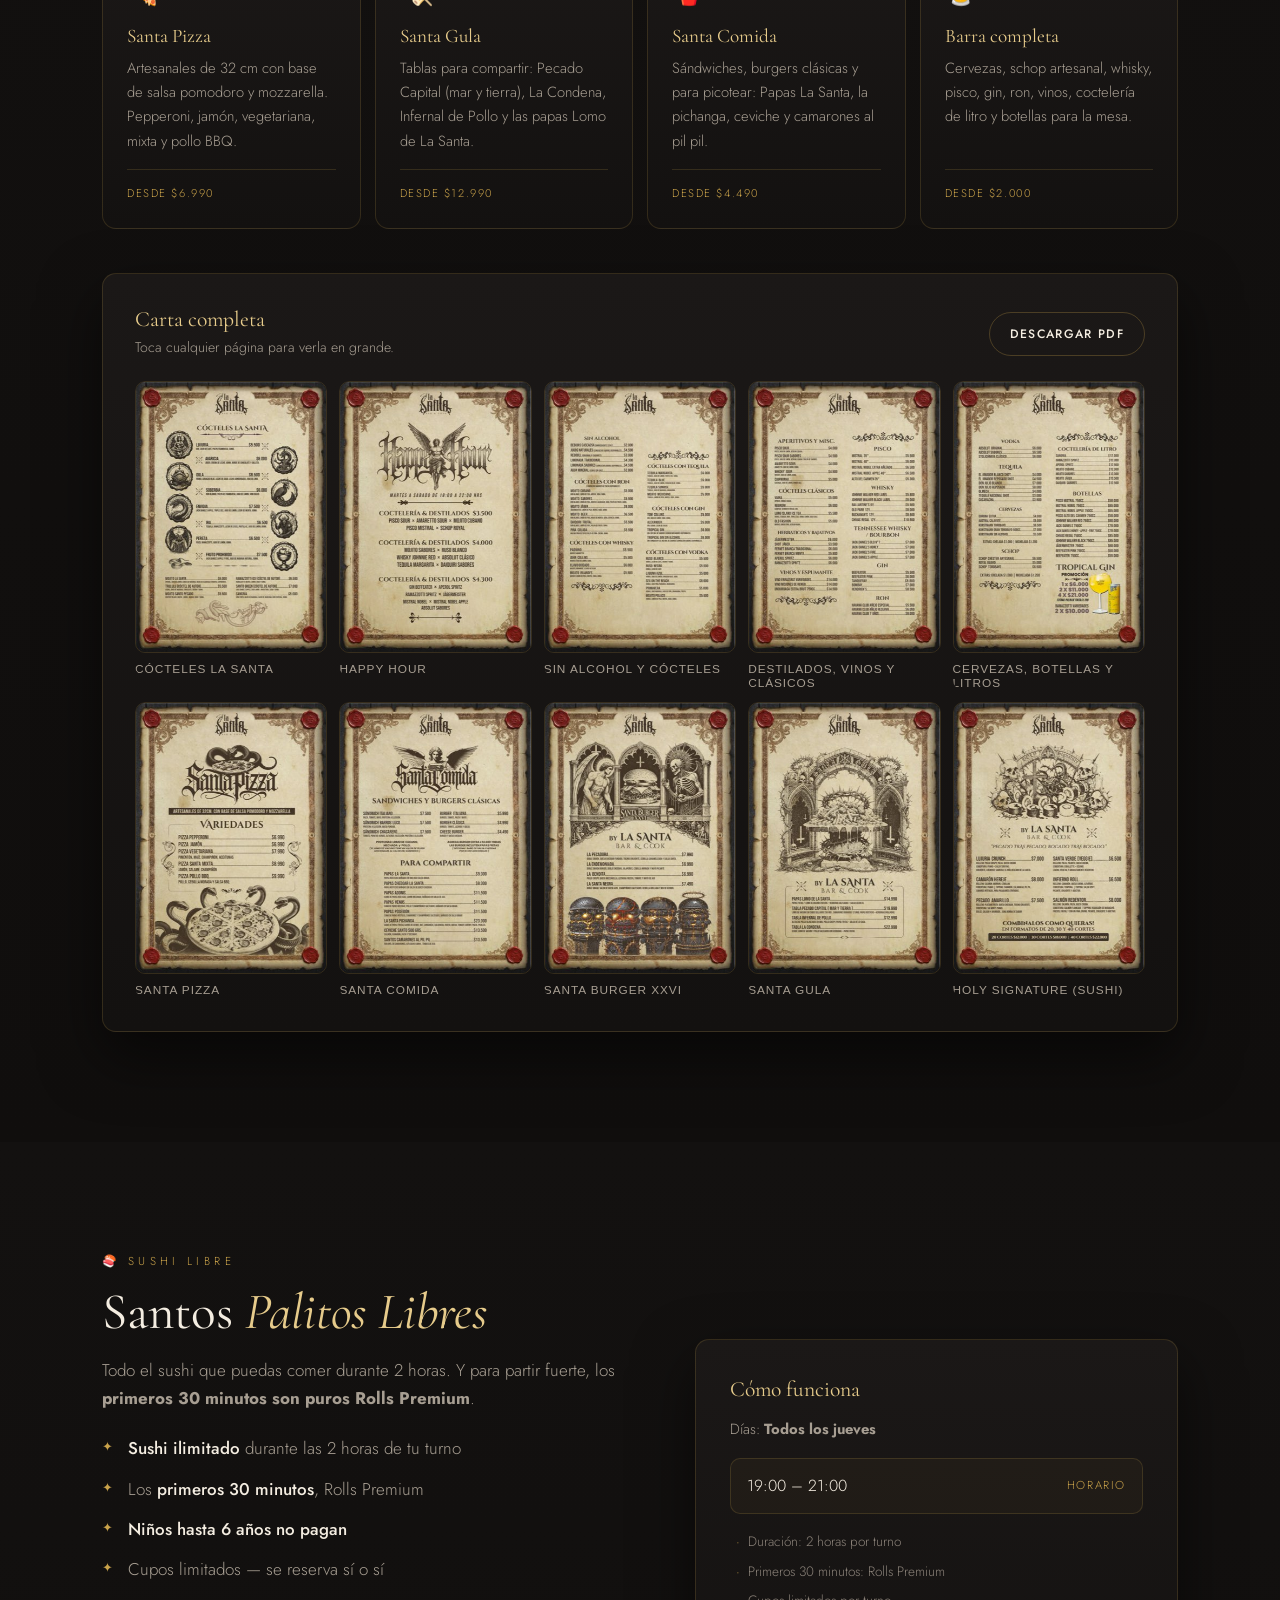
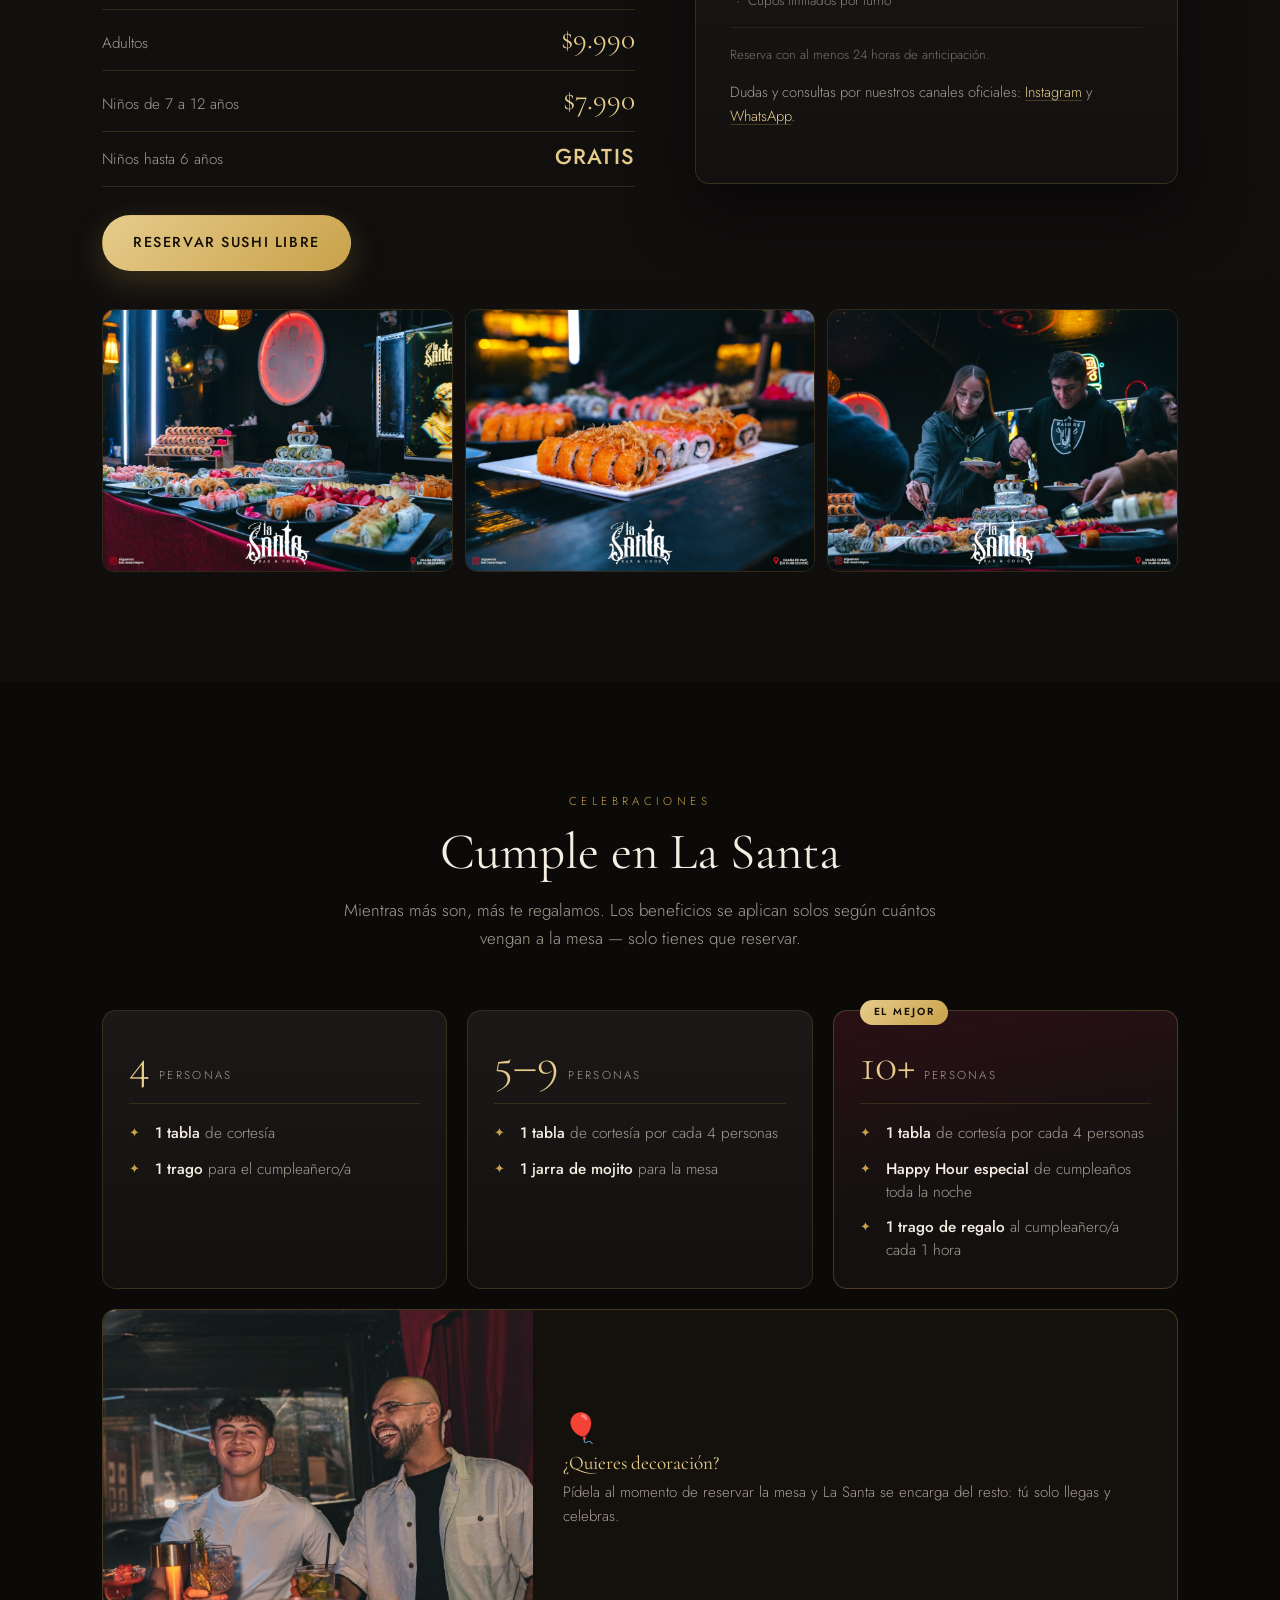
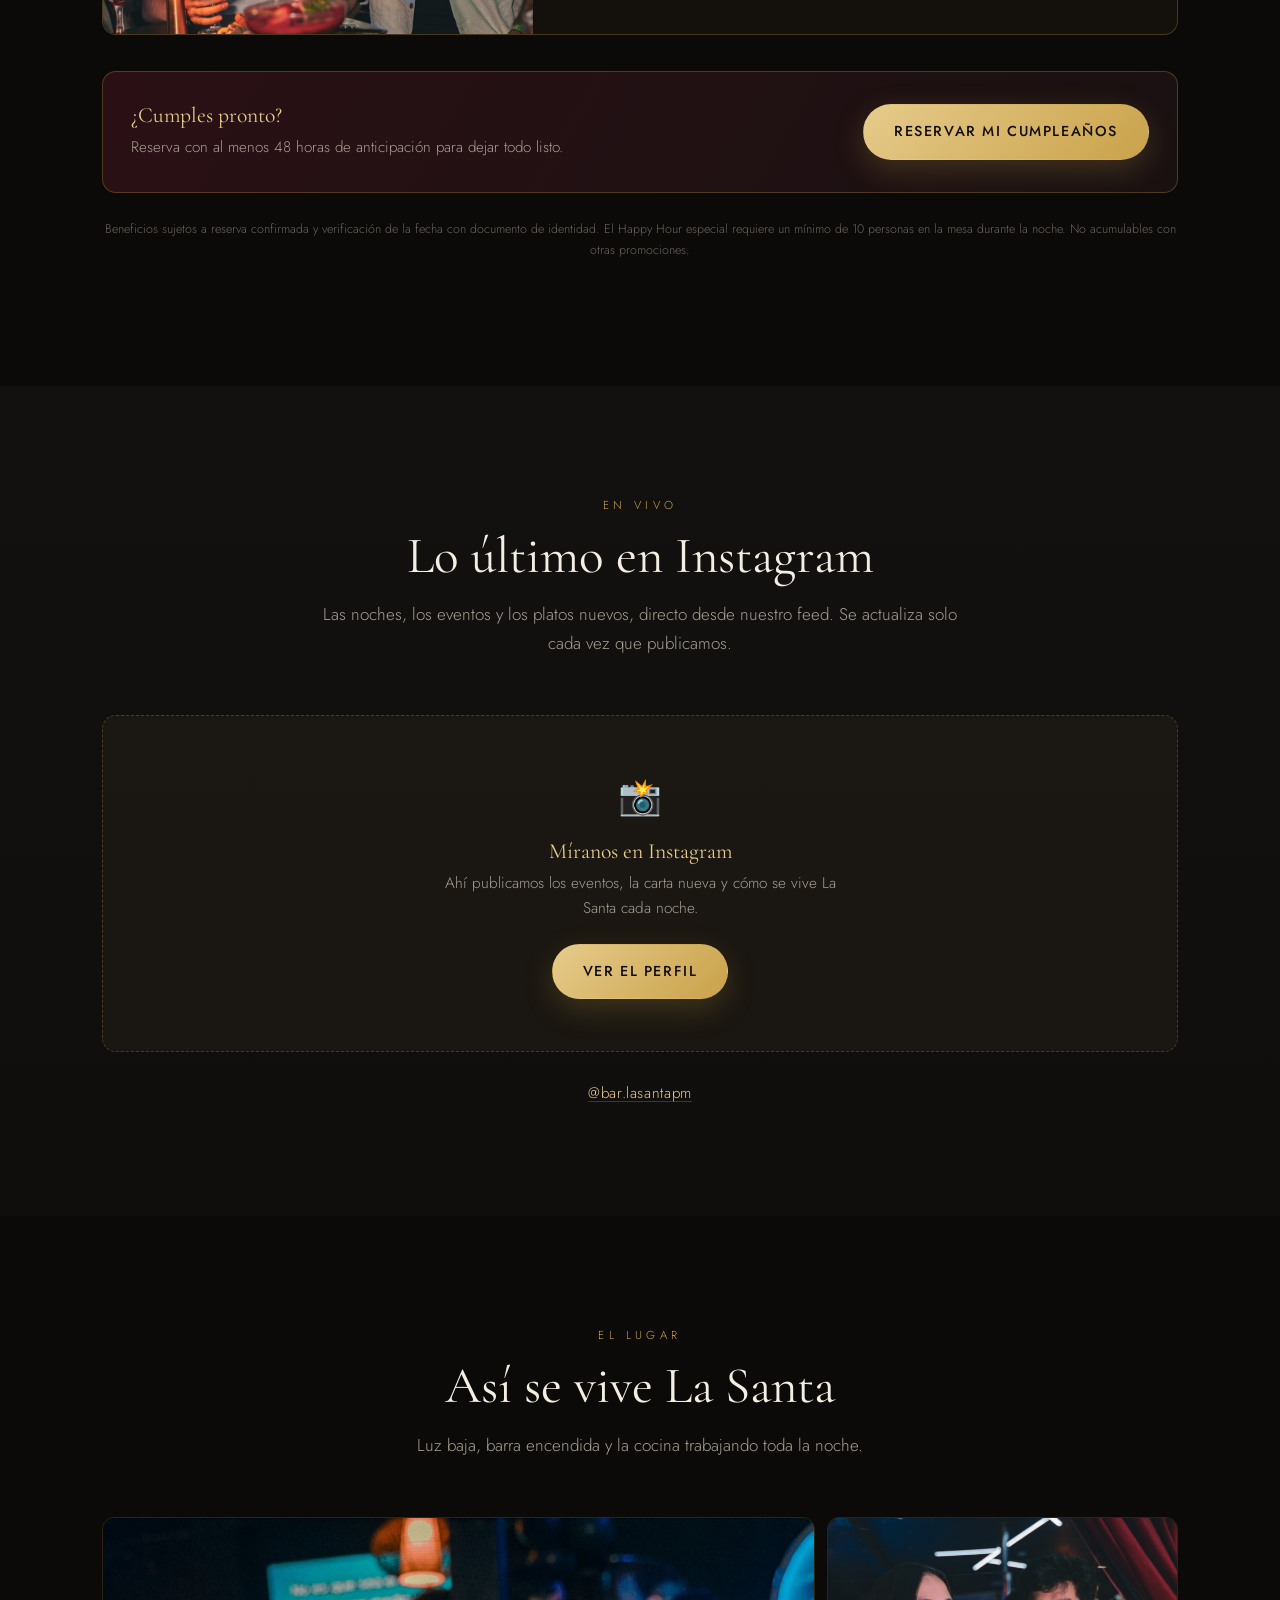
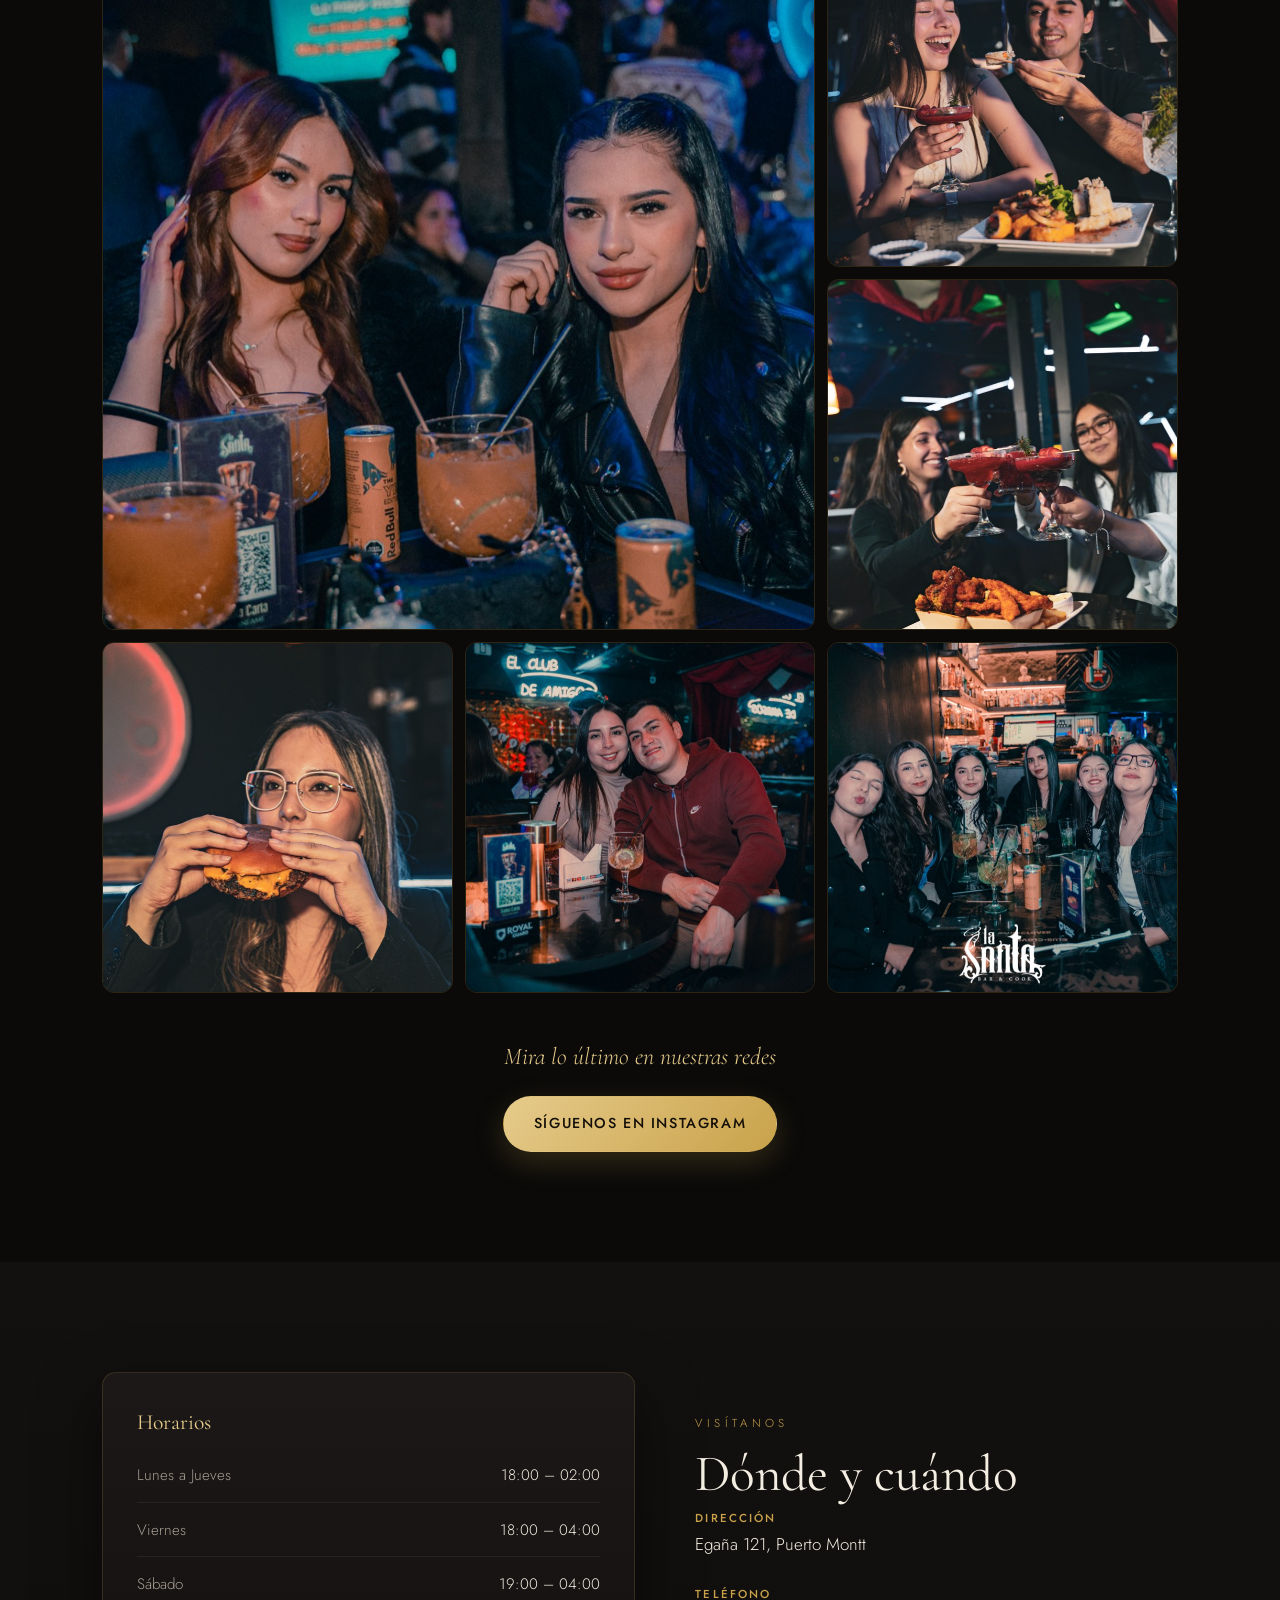
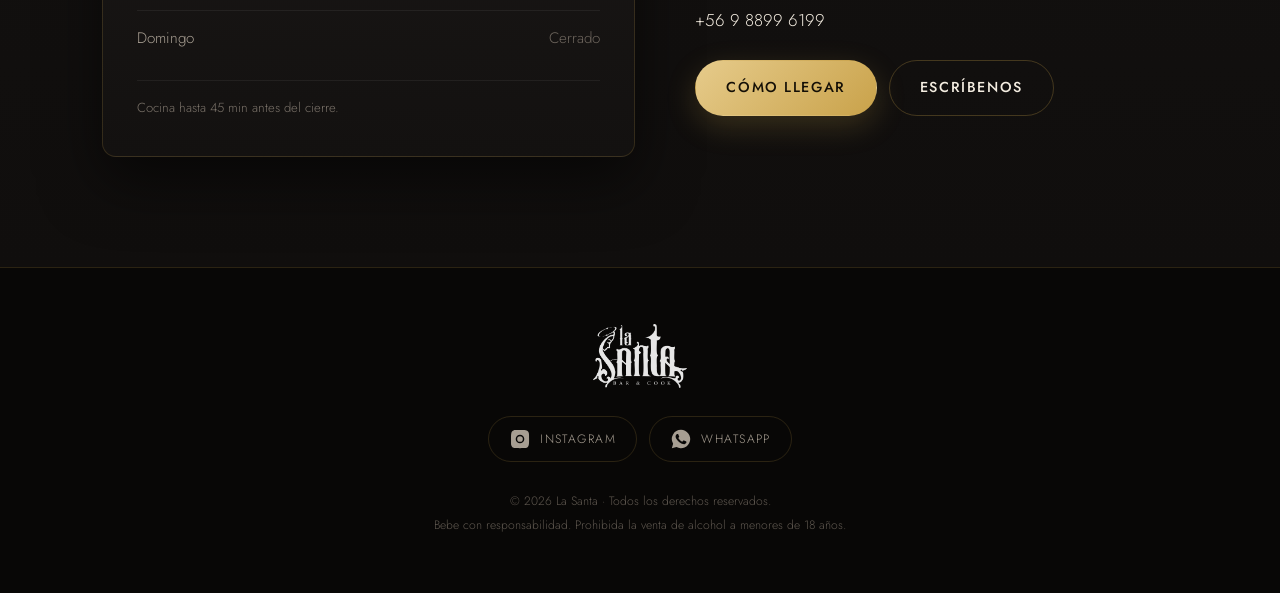
==== commit c8d58697: "Arregla las vistas previas al compartir el enlace og:image y og:url apuntaban a un dominio de ejempl" ====
--- a/index.html
+++ b/index.html
@@ -8,15 +8,15 @@
 <meta name="theme-color" content="#0B0A09">
 
 <!-- Open Graph / redes
-     ⚠️ Cuando el sitio tenga su dirección definitiva, reemplaza TU-DOMINIO.cl
-     en og:url y og:image por la real. Las vistas previas de WhatsApp e
-     Instagram NO funcionan con rutas relativas: necesitan la URL completa. -->
+     ⚠️ Cuando barlasanta.cl esté propagado, reemplaza lasantapm.netlify.app
+     por barlasanta.cl en og:url, og:image y twitter:image.
+     Deben ser URLs completas: WhatsApp e Instagram no resuelven rutas relativas. -->
 <meta property="og:type" content="website">
 <meta property="og:site_name" content="La Santa">
 <meta property="og:title" content="La Santa · Bar & Cook — Puerto Montt">
 <meta property="og:description" content="Coctelería de autor, sushi libre y beneficios de cumpleaños. Reserva tu mesa online en menos de un minuto.">
-<meta property="og:url" content="https://TU-DOMINIO.cl/">
-<meta property="og:image" content="https://TU-DOMINIO.cl/assets/img/og-lasanta.jpg">
+<meta property="og:url" content="https://lasantapm.netlify.app/">
+<meta property="og:image" content="https://lasantapm.netlify.app/assets/img/og-lasanta.jpg">
 <meta property="og:image:width" content="1200">
 <meta property="og:image:height" content="630">
 <meta property="og:locale" content="es_CL">
@@ -24,7 +24,7 @@
 <meta name="twitter:card" content="summary_large_image">
 <meta name="twitter:title" content="La Santa · Bar & Cook — Puerto Montt">
 <meta name="twitter:description" content="Coctelería de autor, sushi libre y beneficios de cumpleaños. Reserva tu mesa online.">
-<meta name="twitter:image" content="https://TU-DOMINIO.cl/assets/img/og-lasanta.jpg">
+<meta name="twitter:image" content="https://lasantapm.netlify.app/assets/img/og-lasanta.jpg">
 
 <link rel="icon" href="assets/img/logo-la-santa.png">
 <link rel="preconnect" href="https://fonts.googleapis.com">
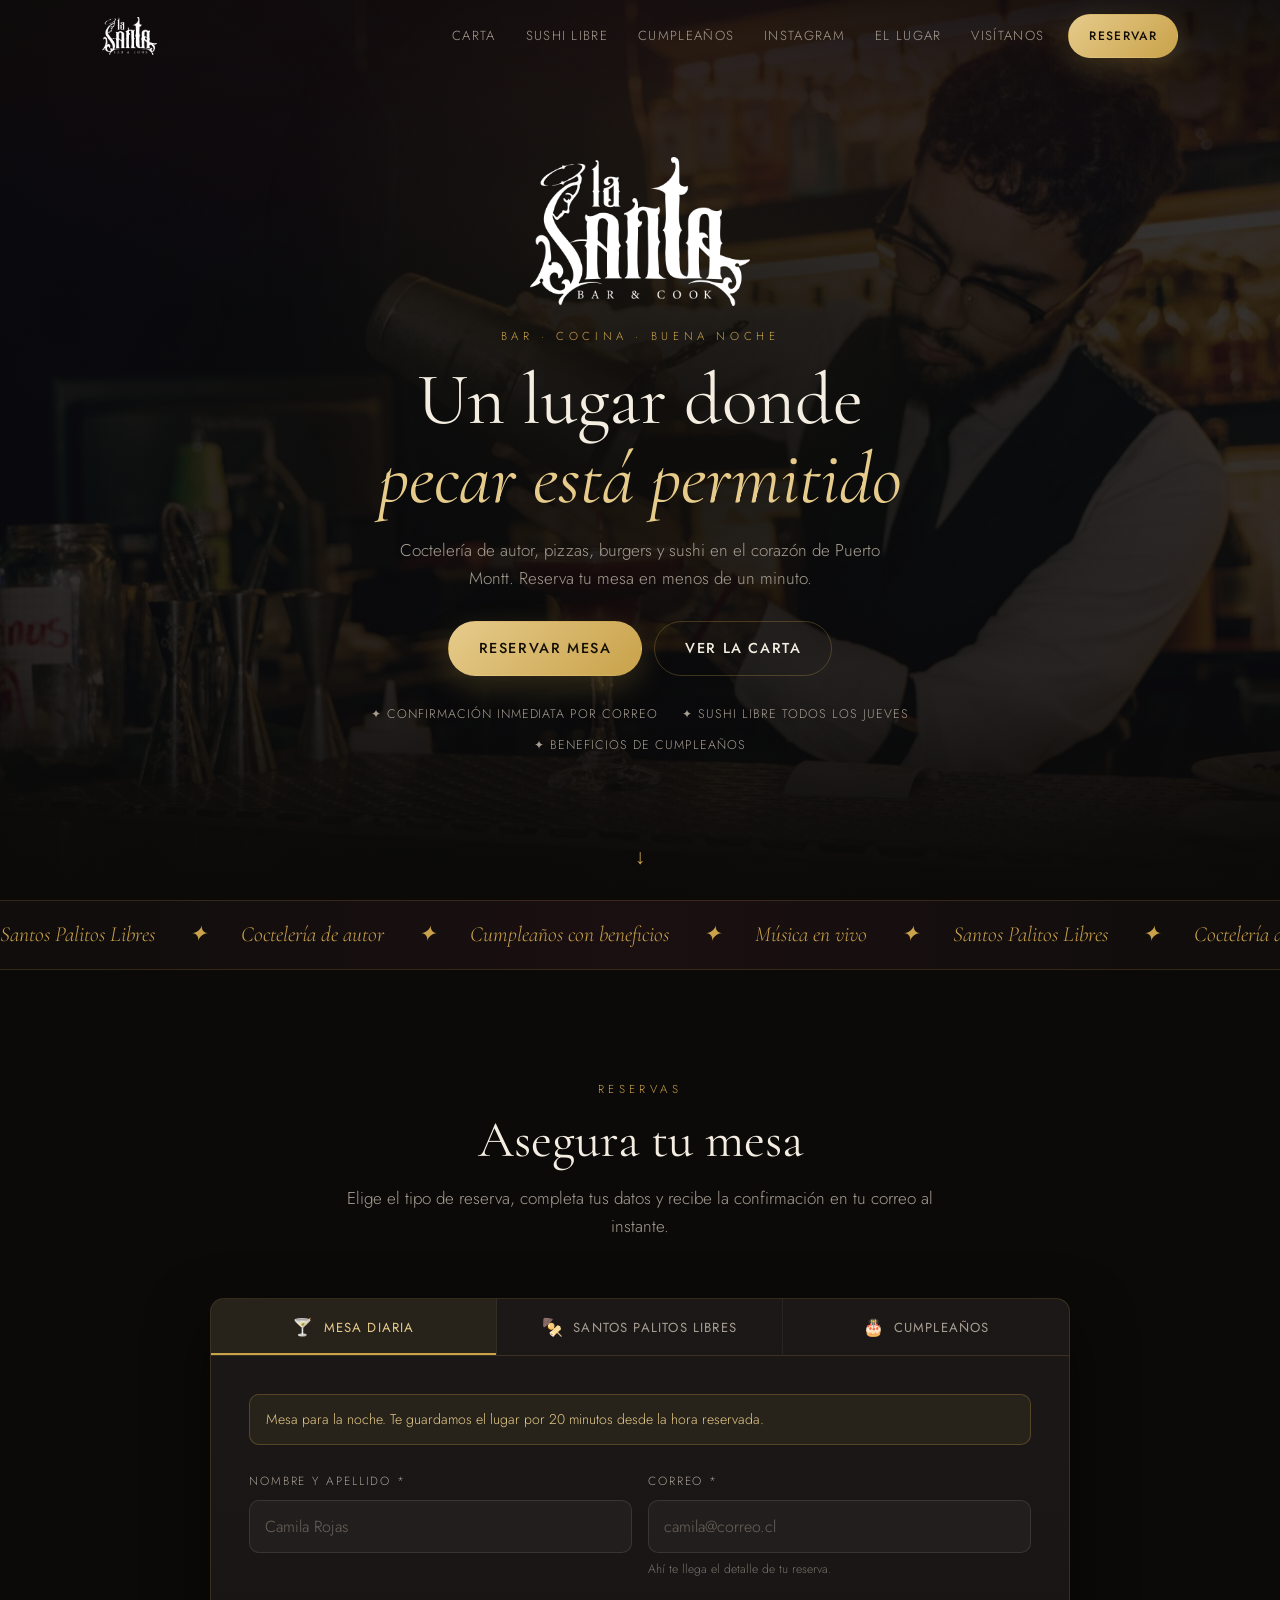
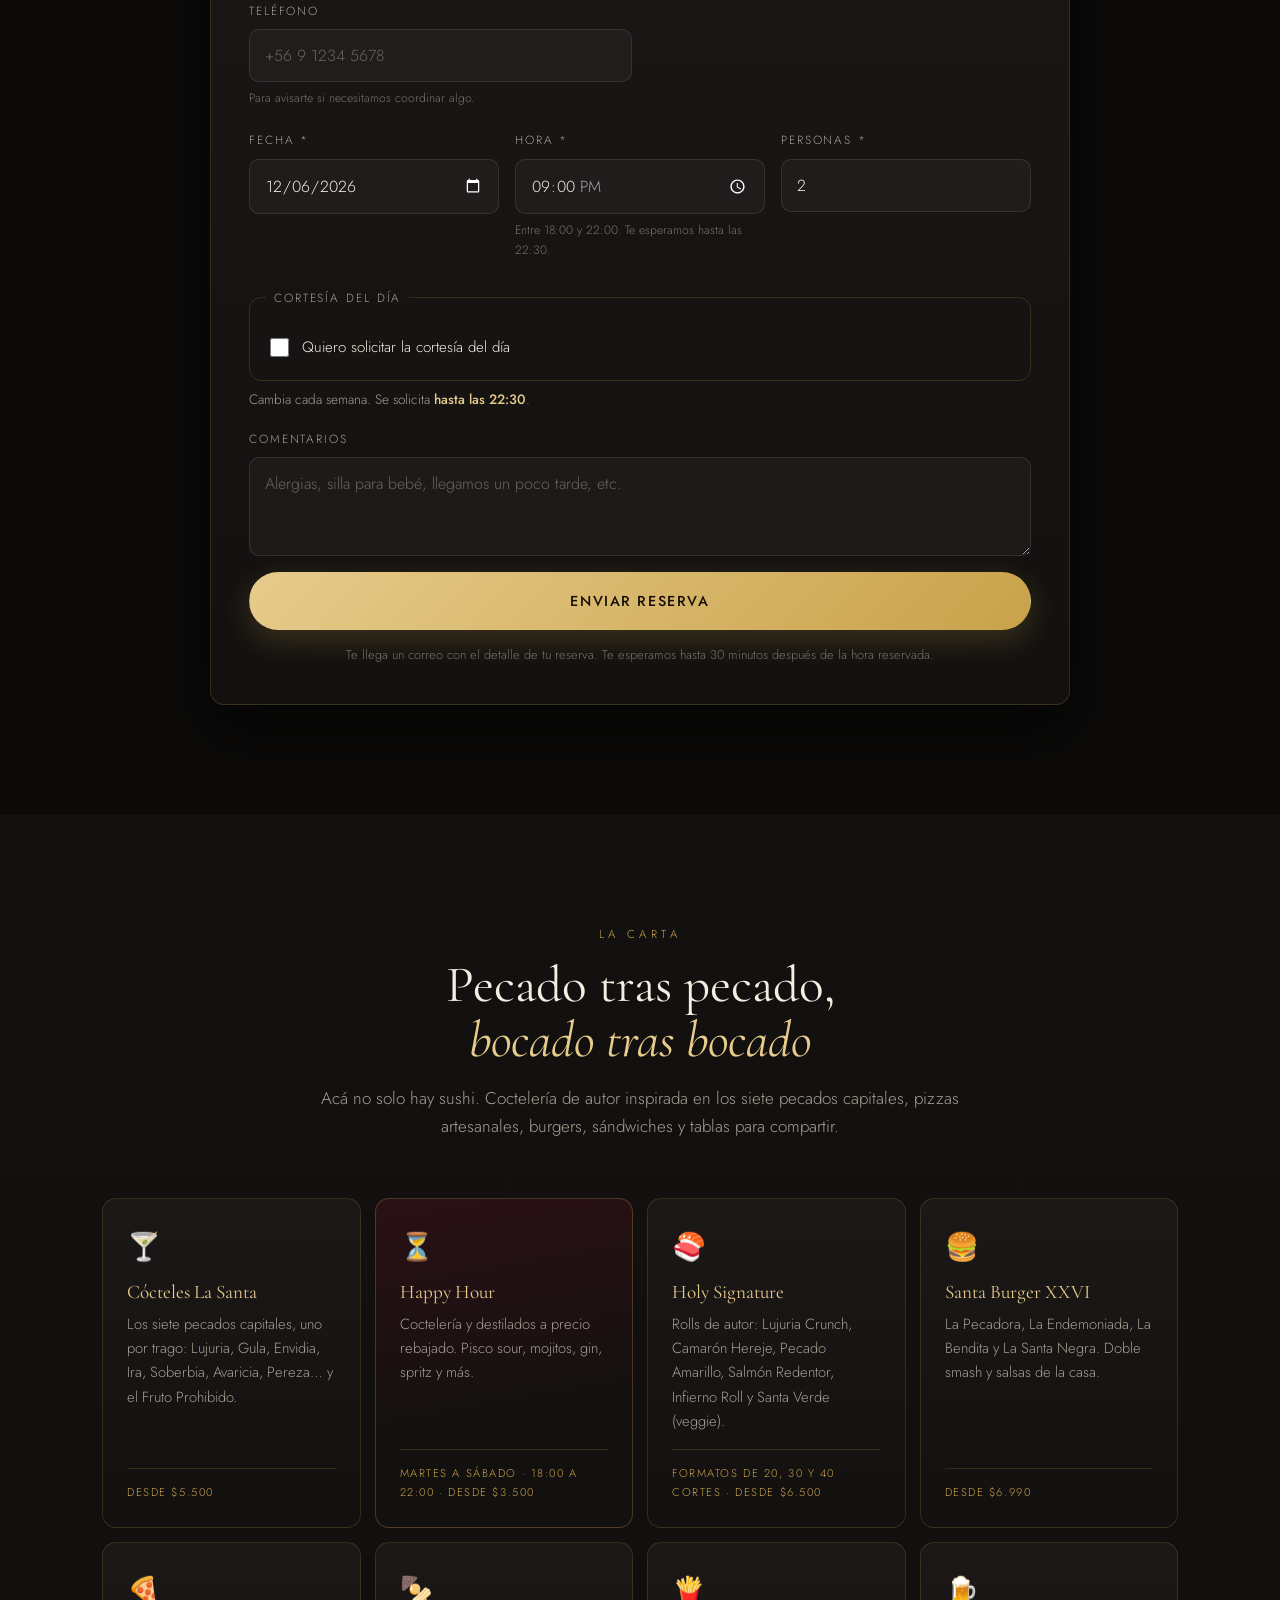
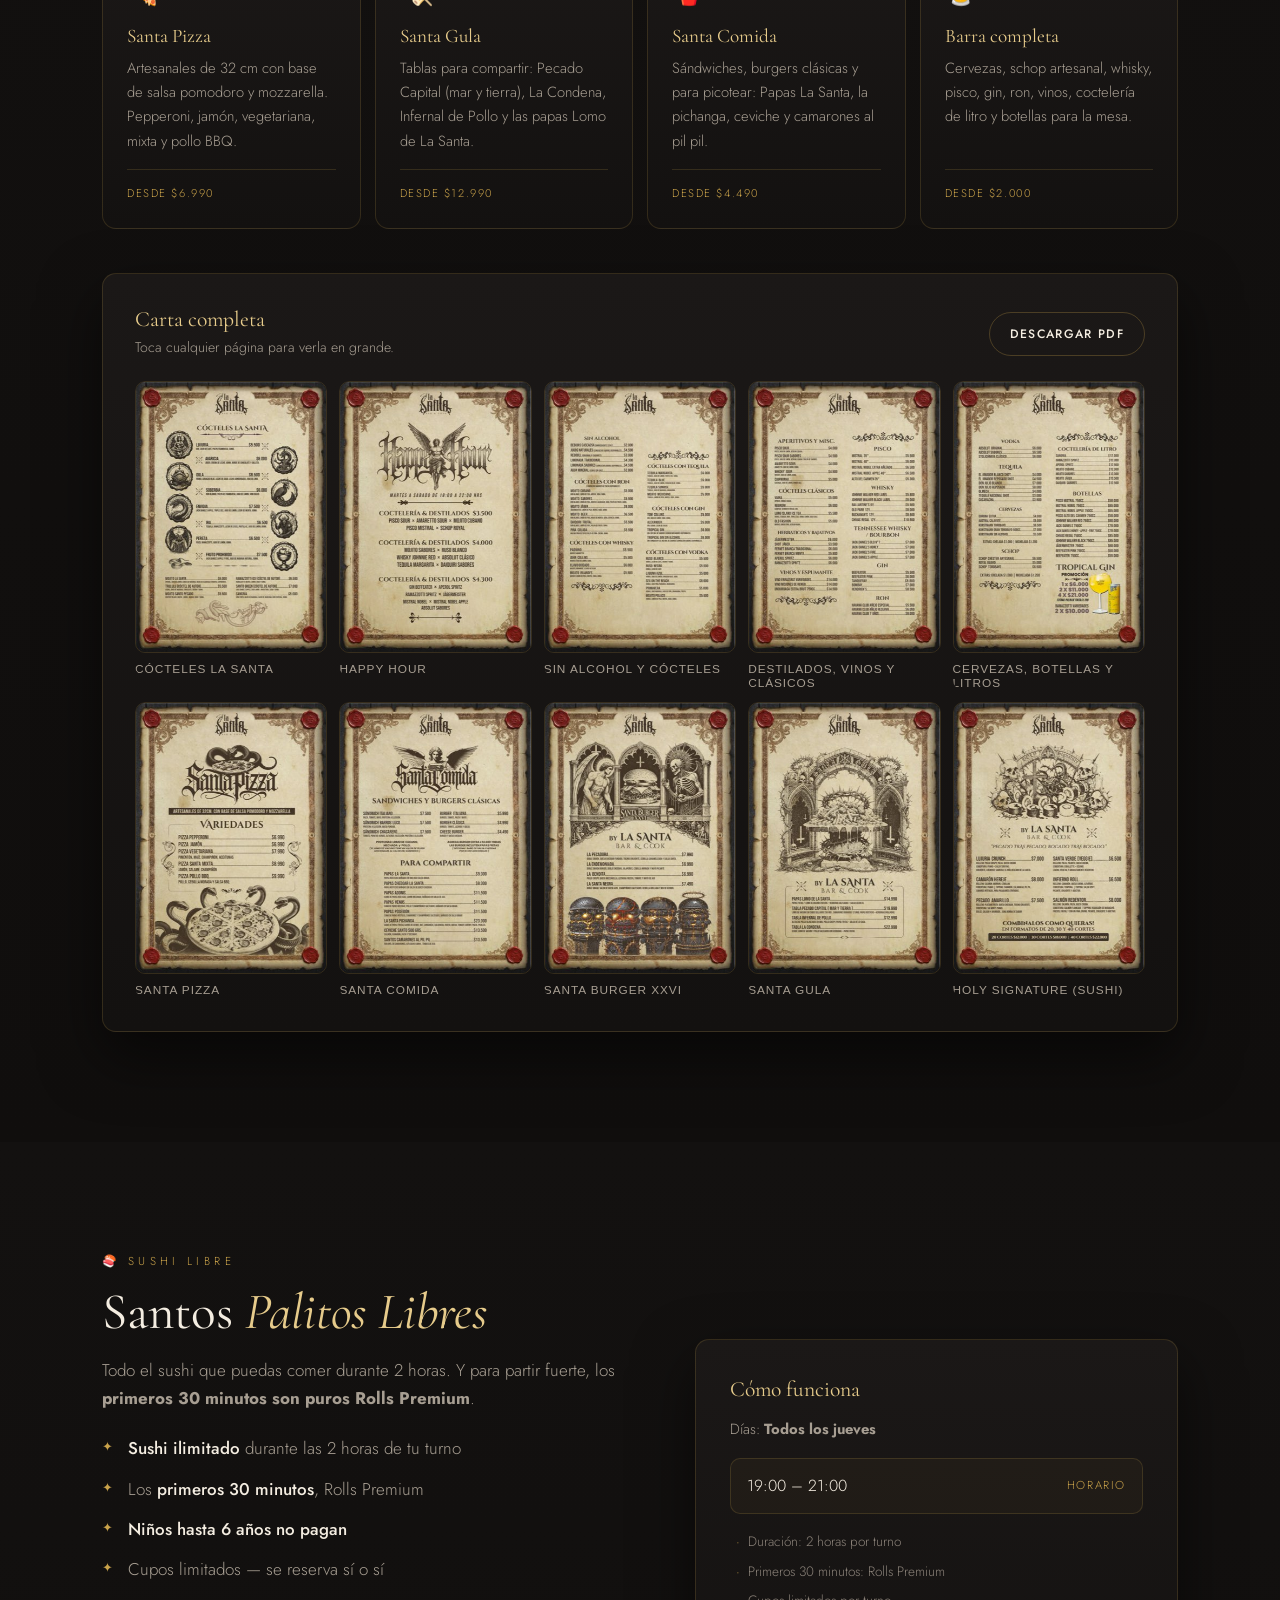
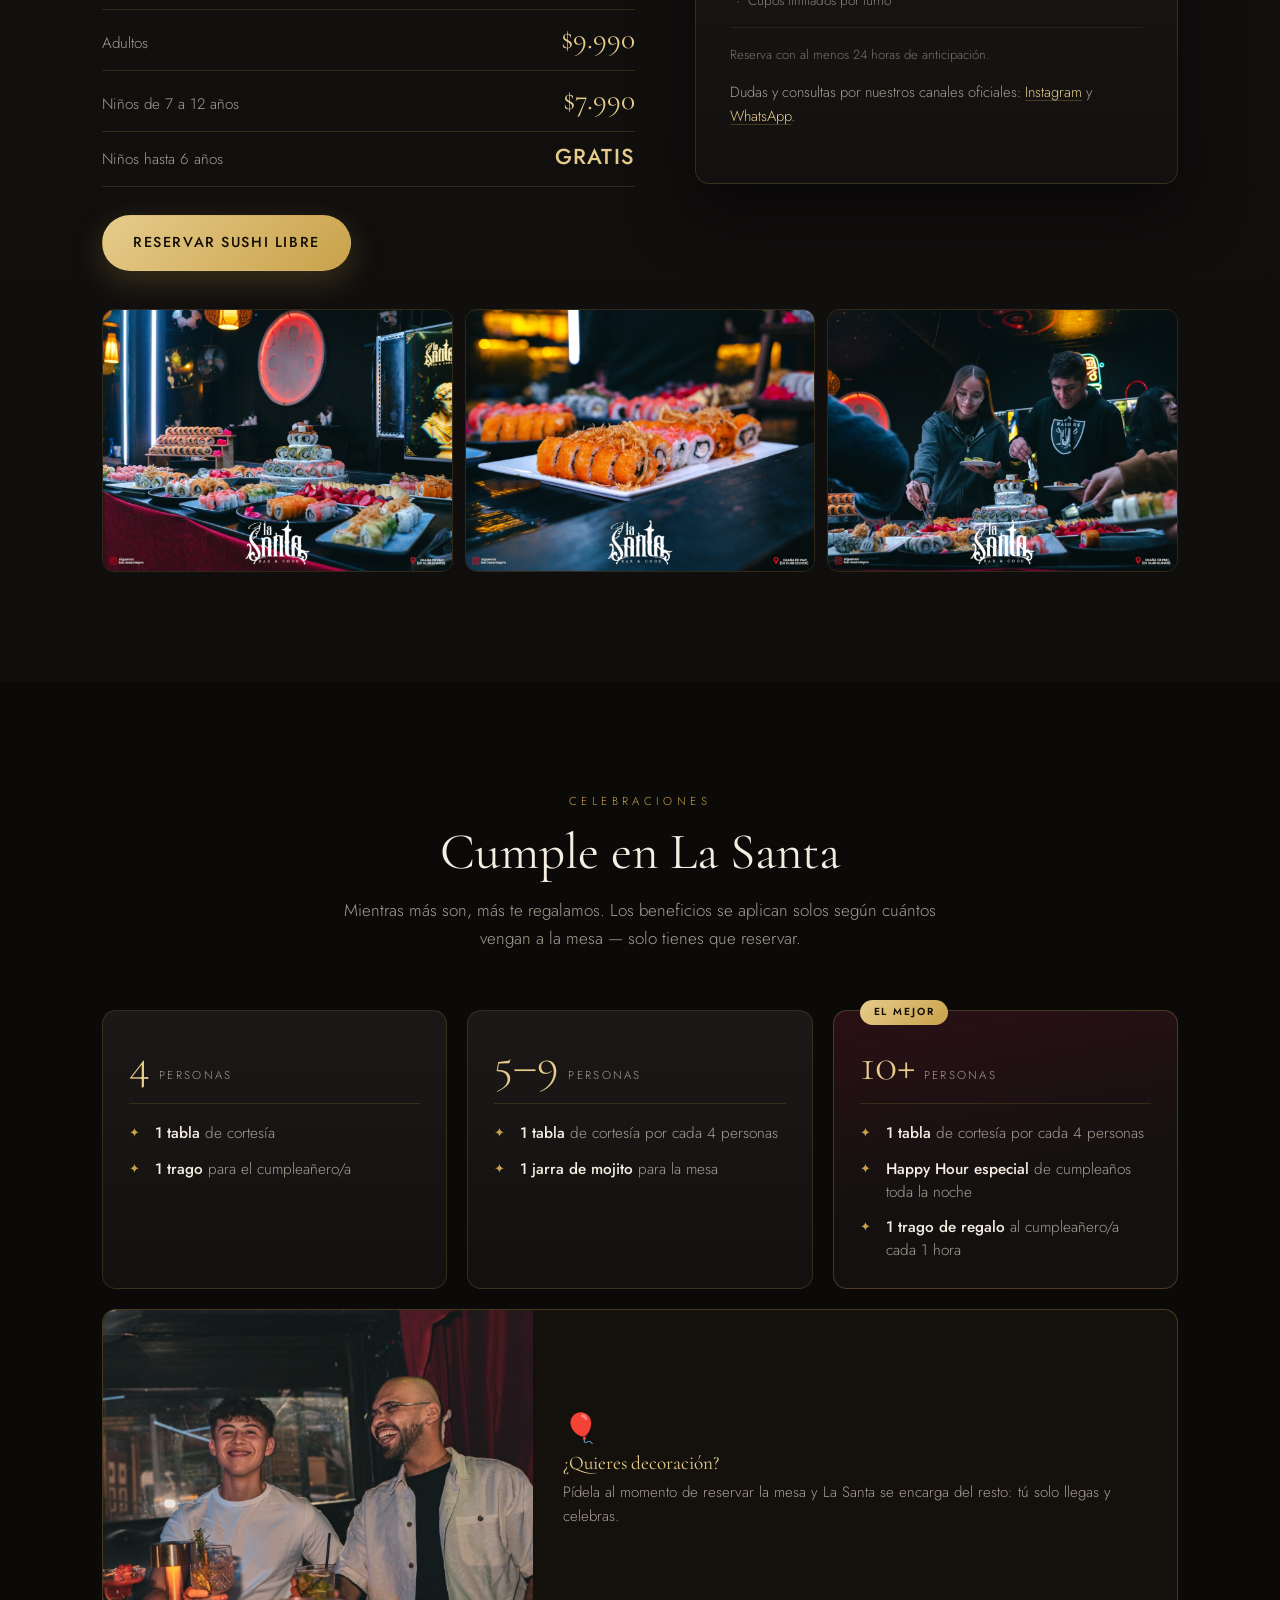
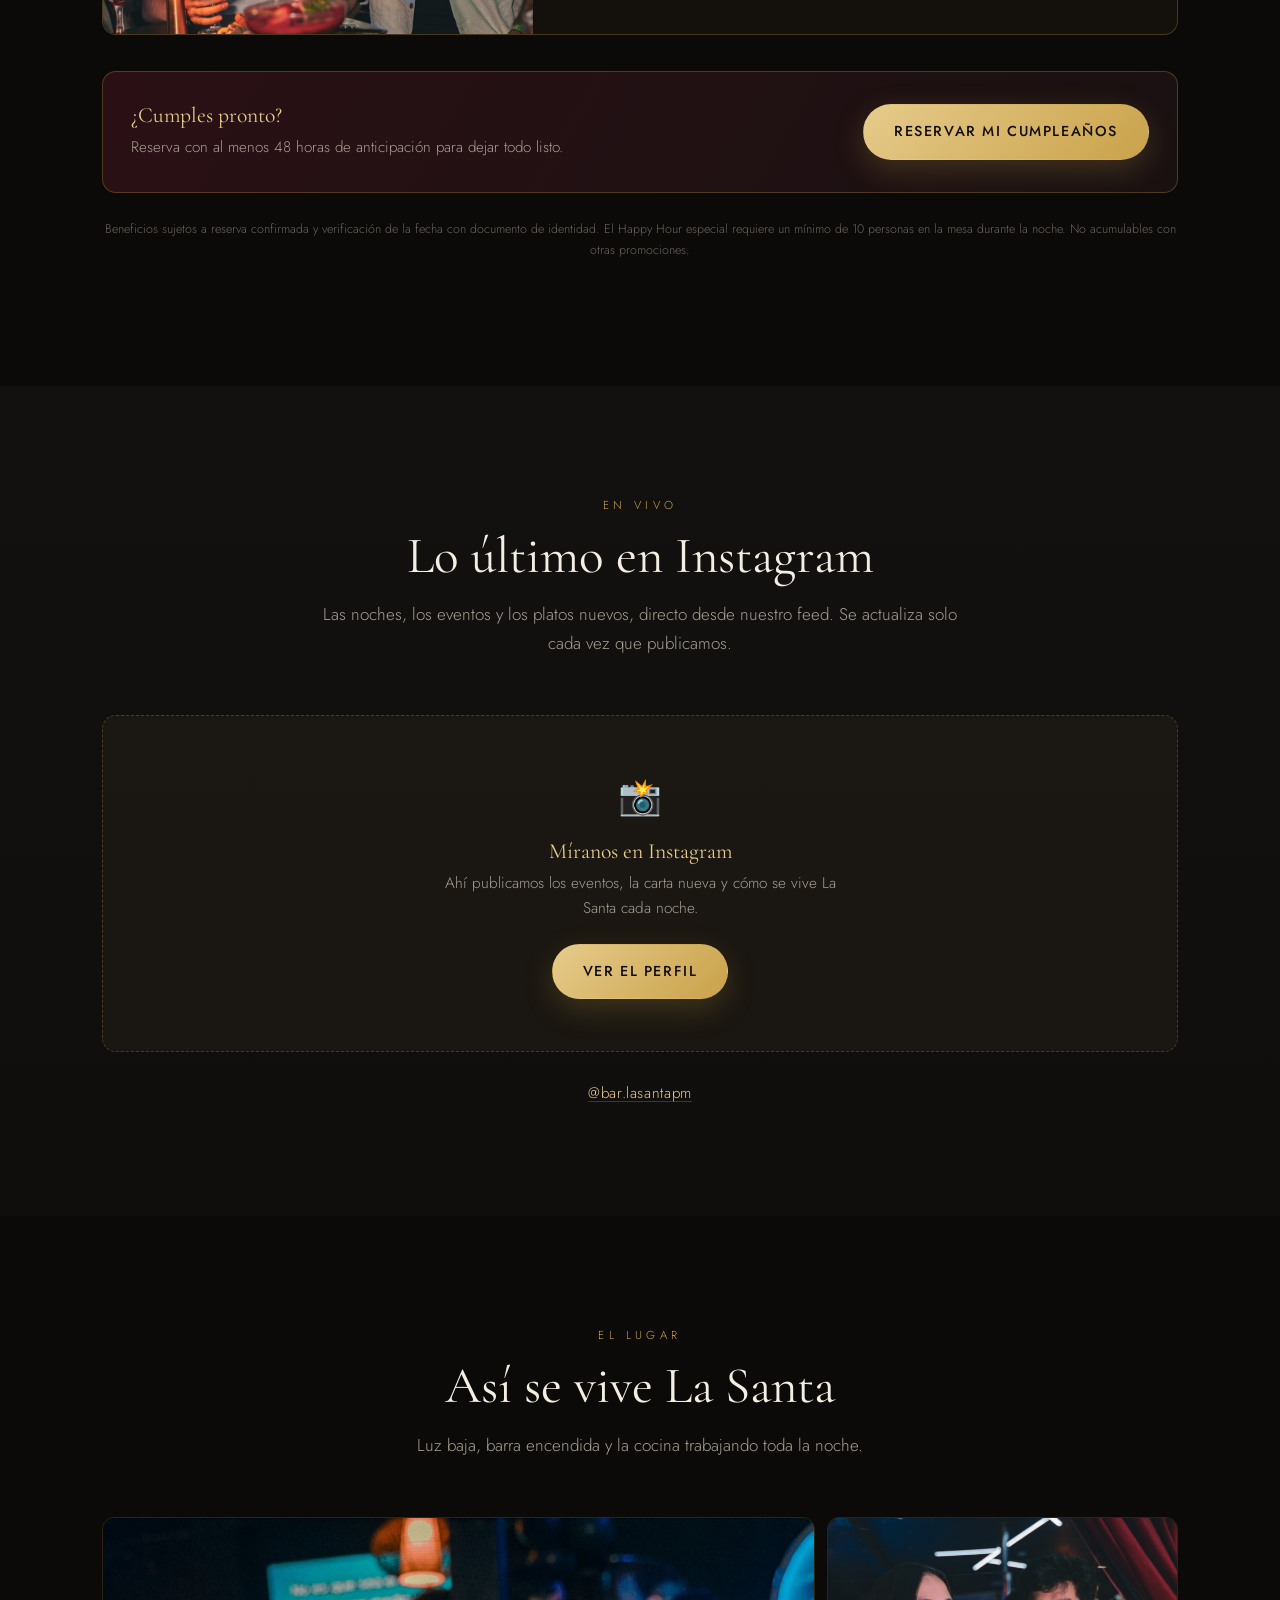
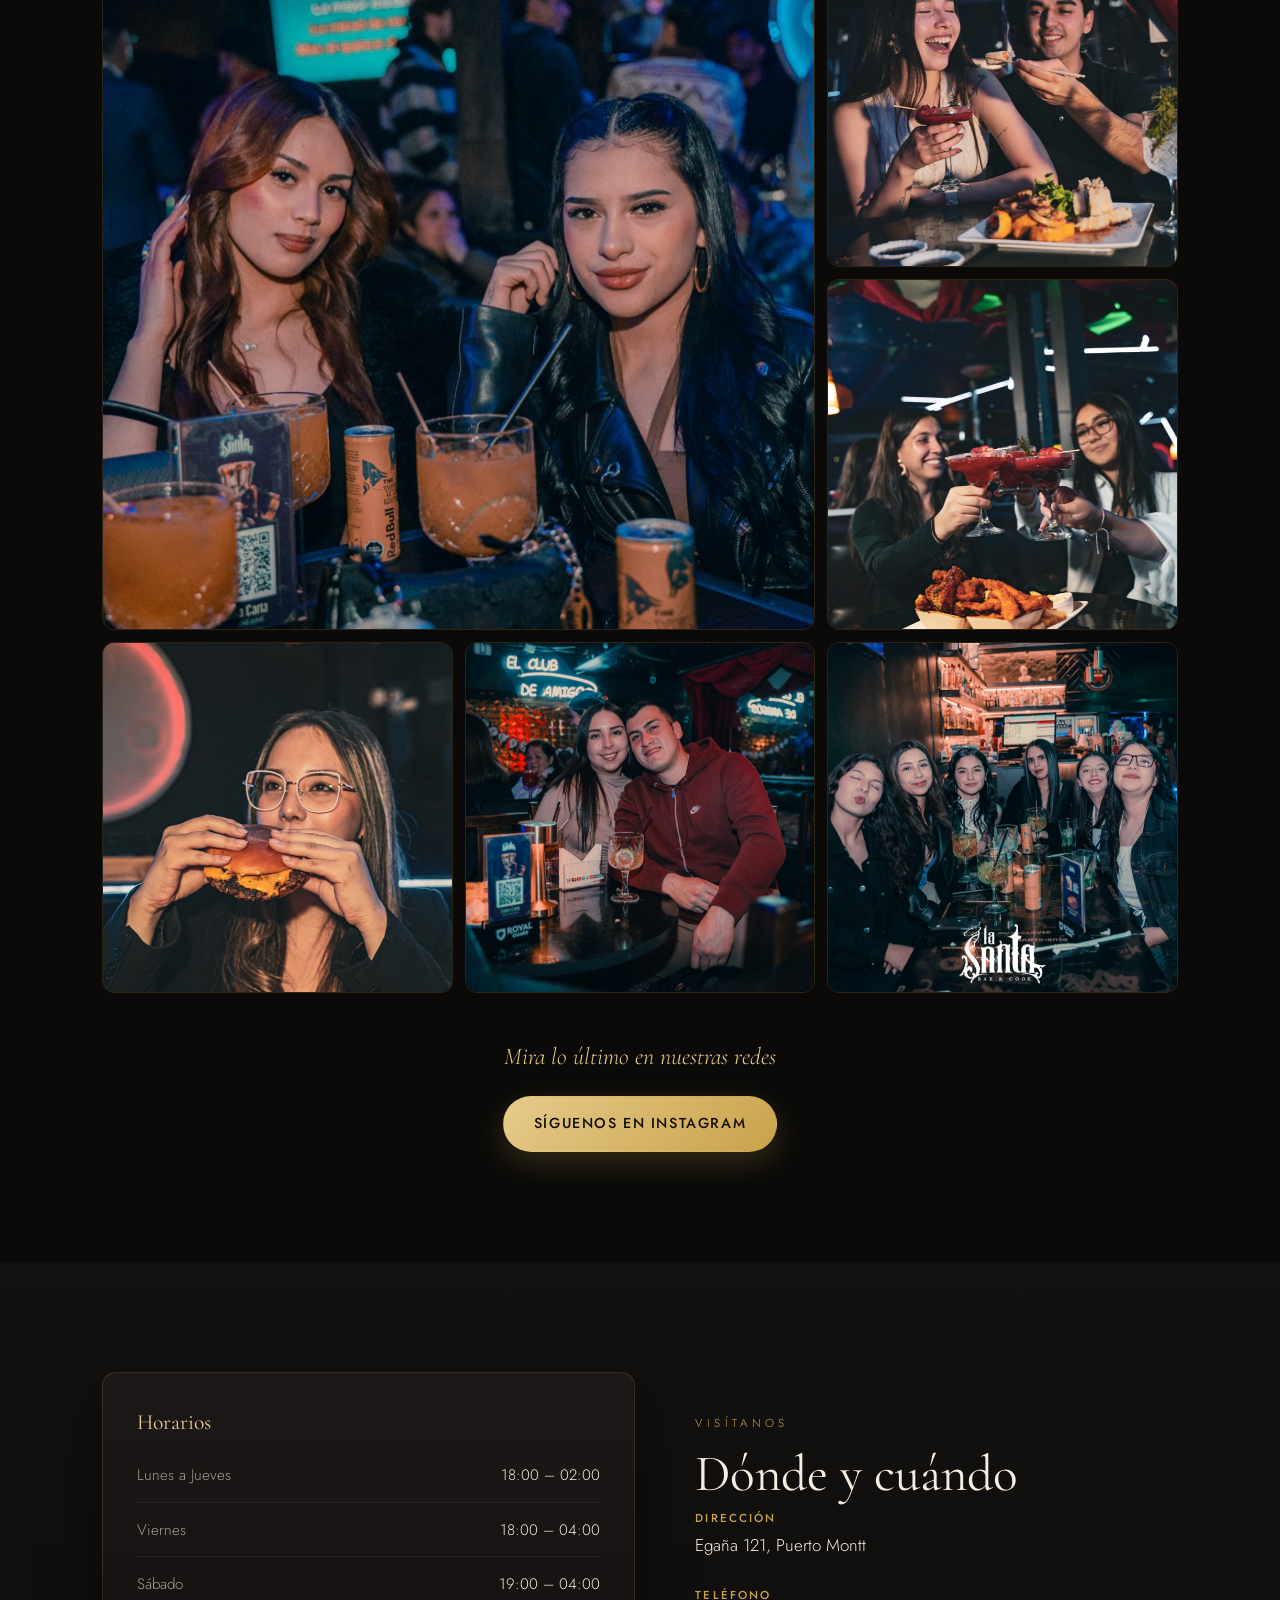
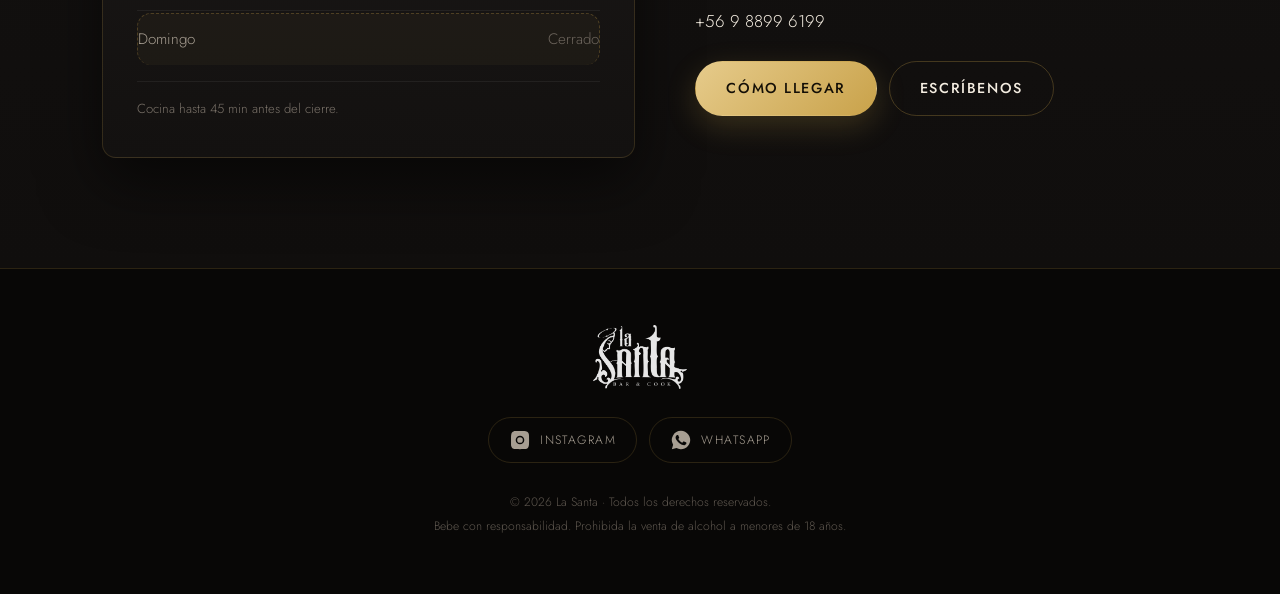
==== commit edeb7afe: "Agrega panel para pausar las reservas El administrador puede cerrar las reservas online desde /admin" ====
--- a/index.html
+++ b/index.html
@@ -8,15 +8,14 @@
 <meta name="theme-color" content="#0B0A09">
 
 <!-- Open Graph / redes
-     ⚠️ Cuando barlasanta.cl esté propagado, reemplaza lasantapm.netlify.app
-     por barlasanta.cl en og:url, og:image y twitter:image.
-     Deben ser URLs completas: WhatsApp e Instagram no resuelven rutas relativas. -->
+     Las URLs deben ser completas y absolutas: WhatsApp e Instagram no
+     resuelven rutas relativas al generar la vista previa del enlace. -->
 <meta property="og:type" content="website">
 <meta property="og:site_name" content="La Santa">
 <meta property="og:title" content="La Santa · Bar & Cook — Puerto Montt">
 <meta property="og:description" content="Coctelería de autor, sushi libre y beneficios de cumpleaños. Reserva tu mesa online en menos de un minuto.">
-<meta property="og:url" content="https://lasantapm.netlify.app/">
-<meta property="og:image" content="https://lasantapm.netlify.app/assets/img/og-lasanta.jpg">
+<meta property="og:url" content="https://barlasanta.cl/">
+<meta property="og:image" content="https://barlasanta.cl/assets/img/og-lasanta.jpg">
 <meta property="og:image:width" content="1200">
 <meta property="og:image:height" content="630">
 <meta property="og:locale" content="es_CL">
@@ -24,7 +23,7 @@
 <meta name="twitter:card" content="summary_large_image">
 <meta name="twitter:title" content="La Santa · Bar & Cook — Puerto Montt">
 <meta name="twitter:description" content="Coctelería de autor, sushi libre y beneficios de cumpleaños. Reserva tu mesa online.">
-<meta name="twitter:image" content="https://lasantapm.netlify.app/assets/img/og-lasanta.jpg">
+<meta name="twitter:image" content="https://barlasanta.cl/assets/img/og-lasanta.jpg">
 
 <link rel="icon" href="assets/img/logo-la-santa.png">
 <link rel="preconnect" href="https://fonts.googleapis.com">
@@ -115,7 +114,18 @@
         en tu correo al instante.</p>
     </header>
 
-    <div class="reserva reveal">
+    <!-- Se muestra solo si el administrador pausó las reservas -->
+    <div class="cerrado reveal" id="reservasCerradas" hidden>
+      <span class="cerrado__ico">🌙</span>
+      <h3>Reservas en pausa</h3>
+      <p id="cerradoMensaje"></p>
+      <div class="cerrado__btns">
+        <a class="btn btn--gold" data-link="whatsapp" target="_blank" rel="noopener">Escríbenos por WhatsApp</a>
+        <a class="btn btn--ghost" data-link="instagram" target="_blank" rel="noopener">Instagram</a>
+      </div>
+    </div>
+
+    <div class="reserva reveal" id="cajaReserva">
       <!-- Tabs -->
       <div class="tabs" role="tablist" aria-label="Tipo de reserva">
         <button class="tab is-active" type="button" role="tab" id="tab-diaria"  aria-selected="true"  aria-controls="formReserva" data-tab="diaria">
@@ -631,5 +641,12 @@
 
 <script src="js/config.js"></script>
 <script src="js/main.js"></script>
+
+<!-- Cloudflare Web Analytics — mide visitas sin cookies ni datos personales,
+     por eso el sitio no necesita aviso de consentimiento. Se carga al final
+     y con defer para no retrasar nada de lo que el visitante ve. -->
+<script defer src="https://static.cloudflareinsights.com/beacon.min.js"
+        data-cf-beacon='{"token": "cf9d7b71943a42a0ad7914e6702439a3"}'></script>
+
 </body>
 </html>
--- a/css/styles.css
+++ b/css/styles.css
@@ -417,6 +417,16 @@
 }
 .tira img{width:100%; height:100%; object-fit:cover; transition:transform .5s ease}
 .tira figure:hover img{transform:scale(1.06)}
+
+/* ── Reservas pausadas por el administrador ──────────── */
+.cerrado{
+  text-align:center; padding:48px 28px; border-radius:var(--r);
+  border:1px dashed var(--oro-tenue); background:rgba(201,162,74,.05);
+}
+.cerrado__ico{font-size:2.4rem; display:block; margin-bottom:16px}
+.cerrado h3{color:var(--oro-claro); font-size:1.5rem; margin-bottom:12px}
+.cerrado p{color:var(--gris); max-width:52ch; margin:0 auto 28px; line-height:1.65}
+.cerrado__btns{display:flex; gap:12px; justify-content:center; flex-wrap:wrap}
 
 /* ── Tramos de beneficios de cumpleaños ──────────────── */
 .tramos{display:grid; gap:16px; grid-template-columns:1fr}
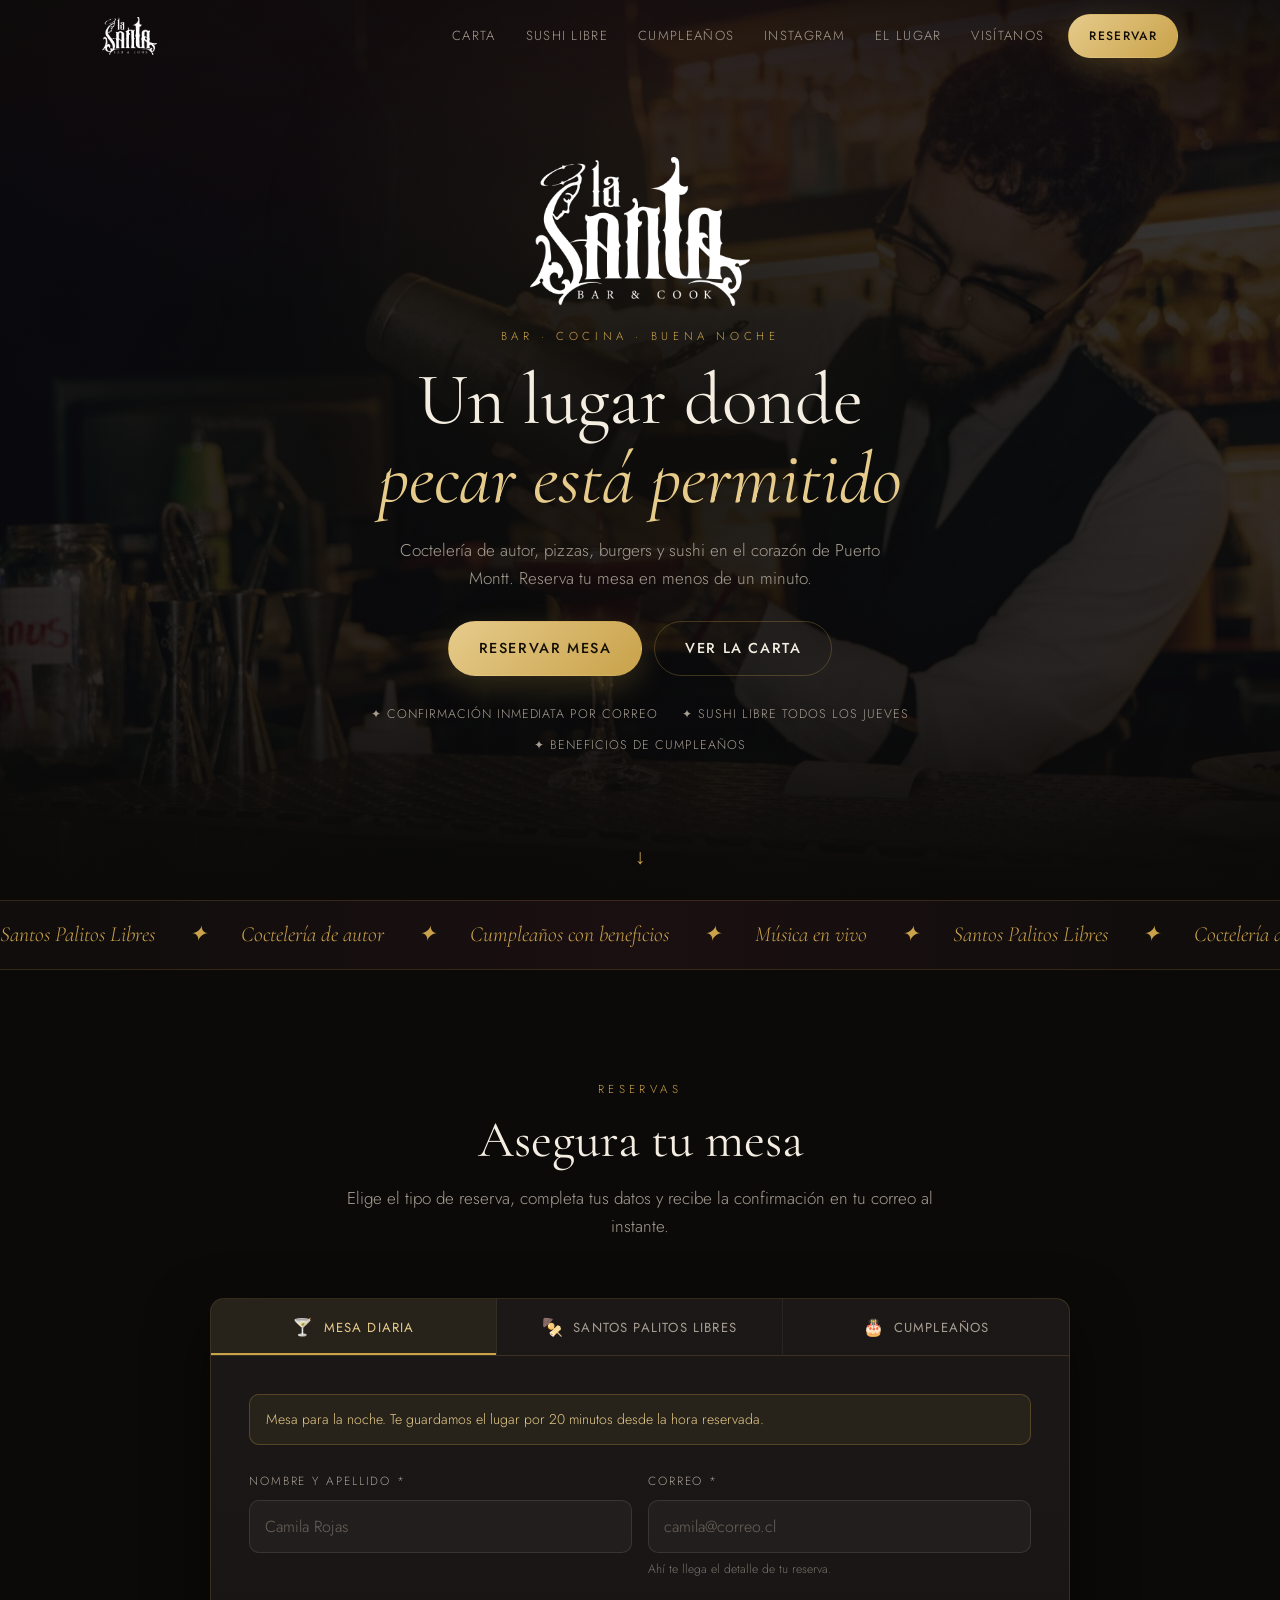
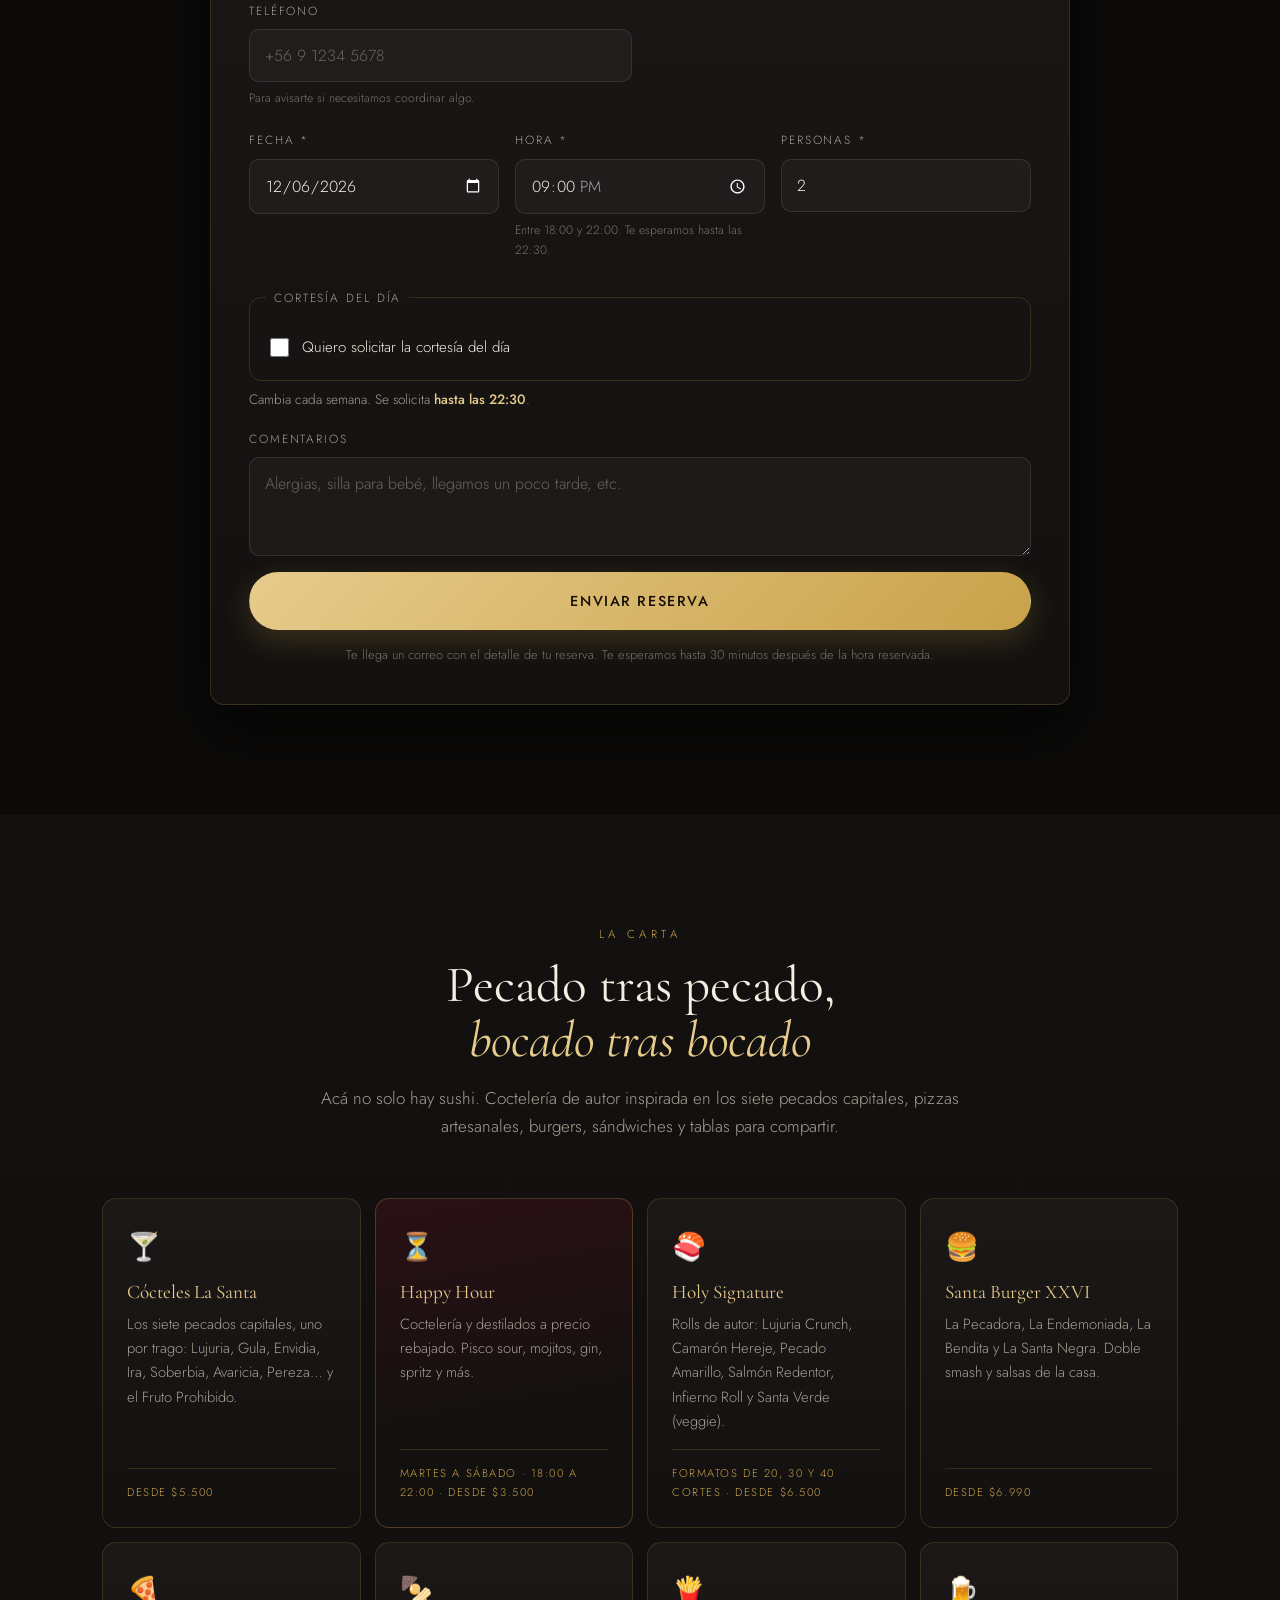
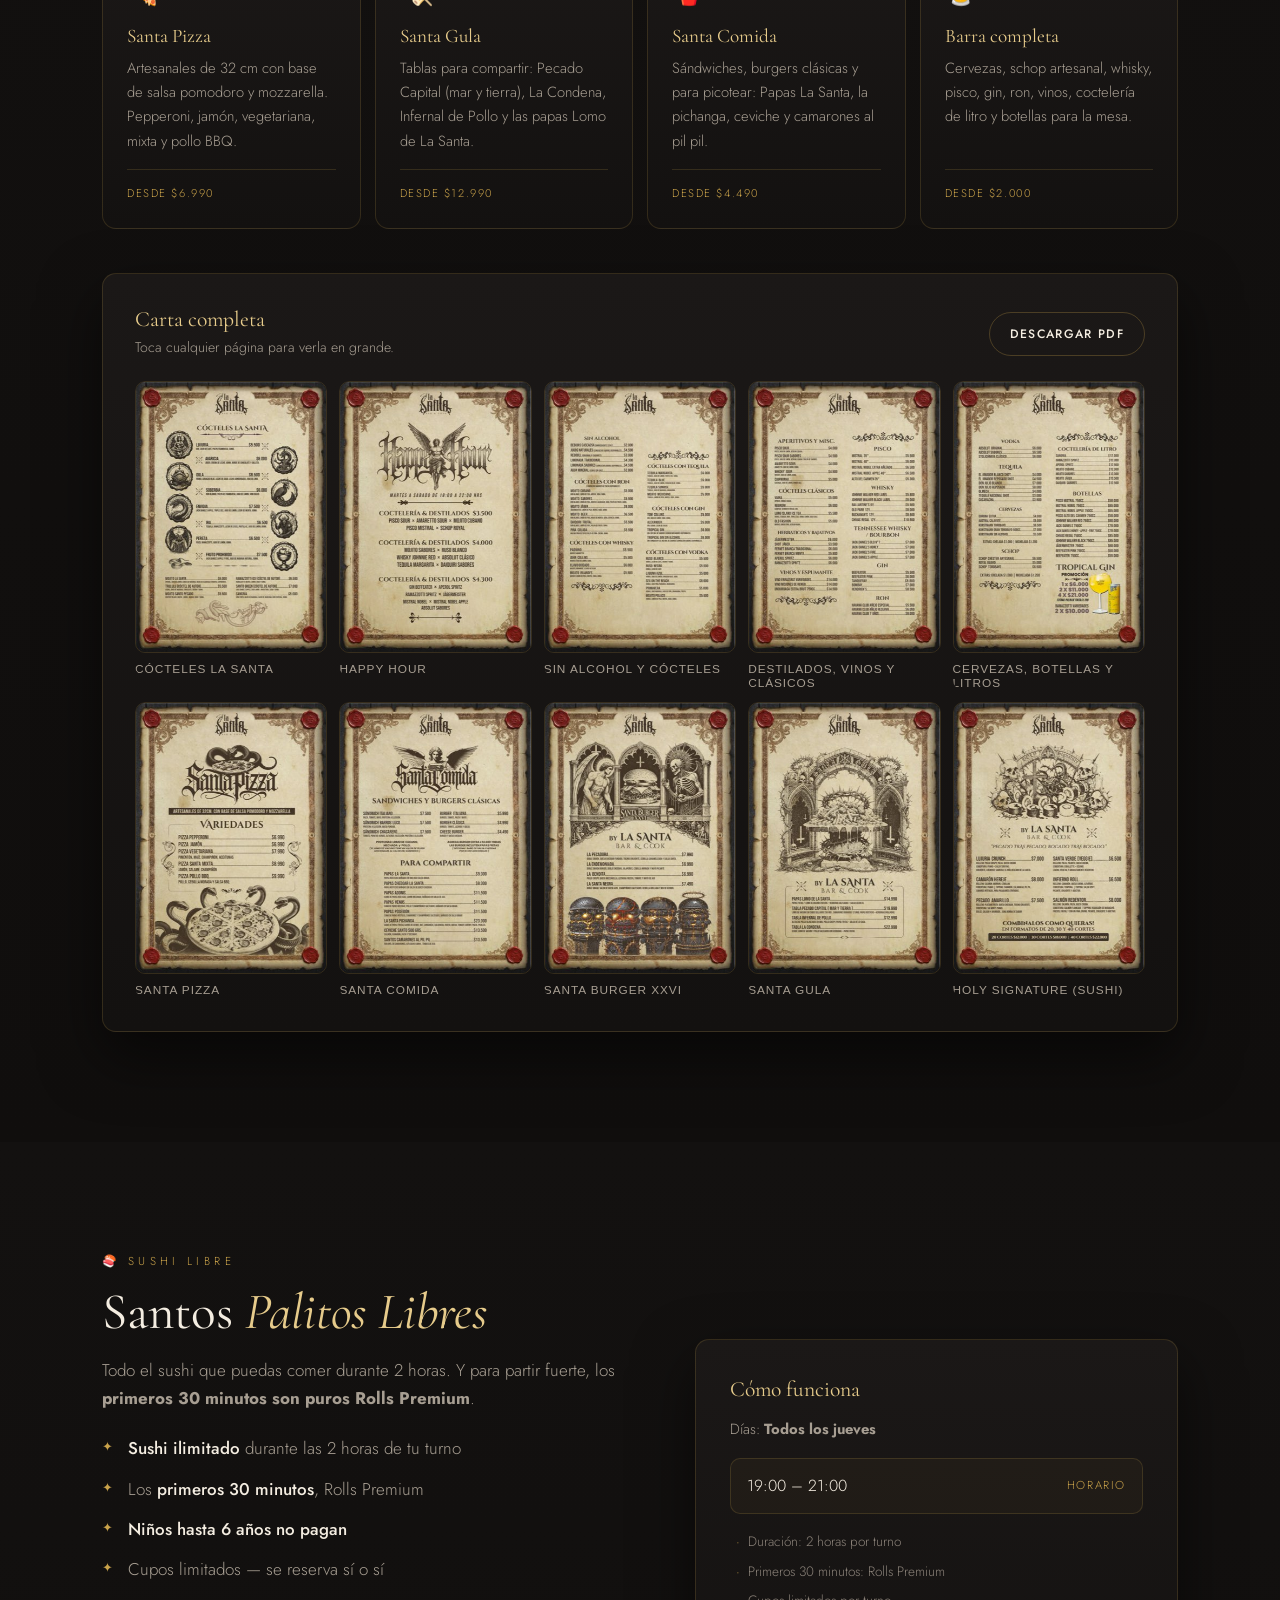
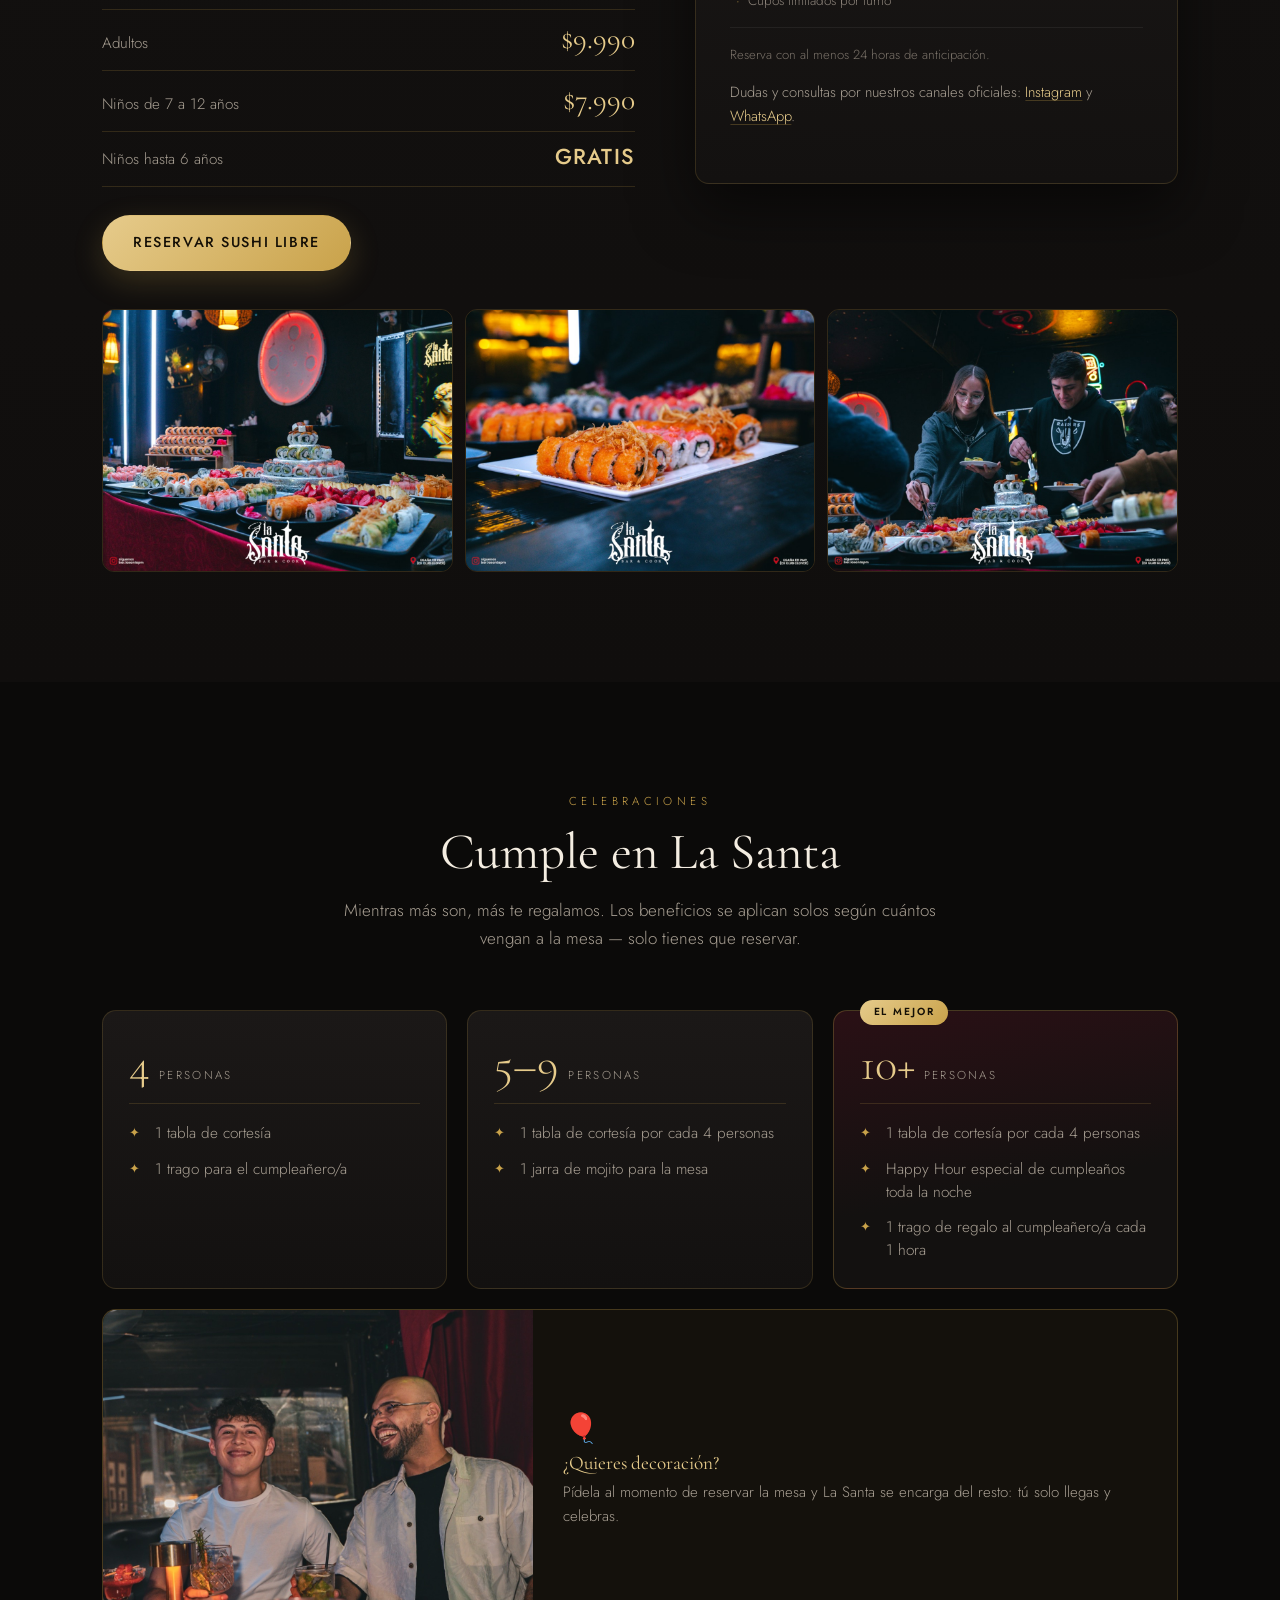
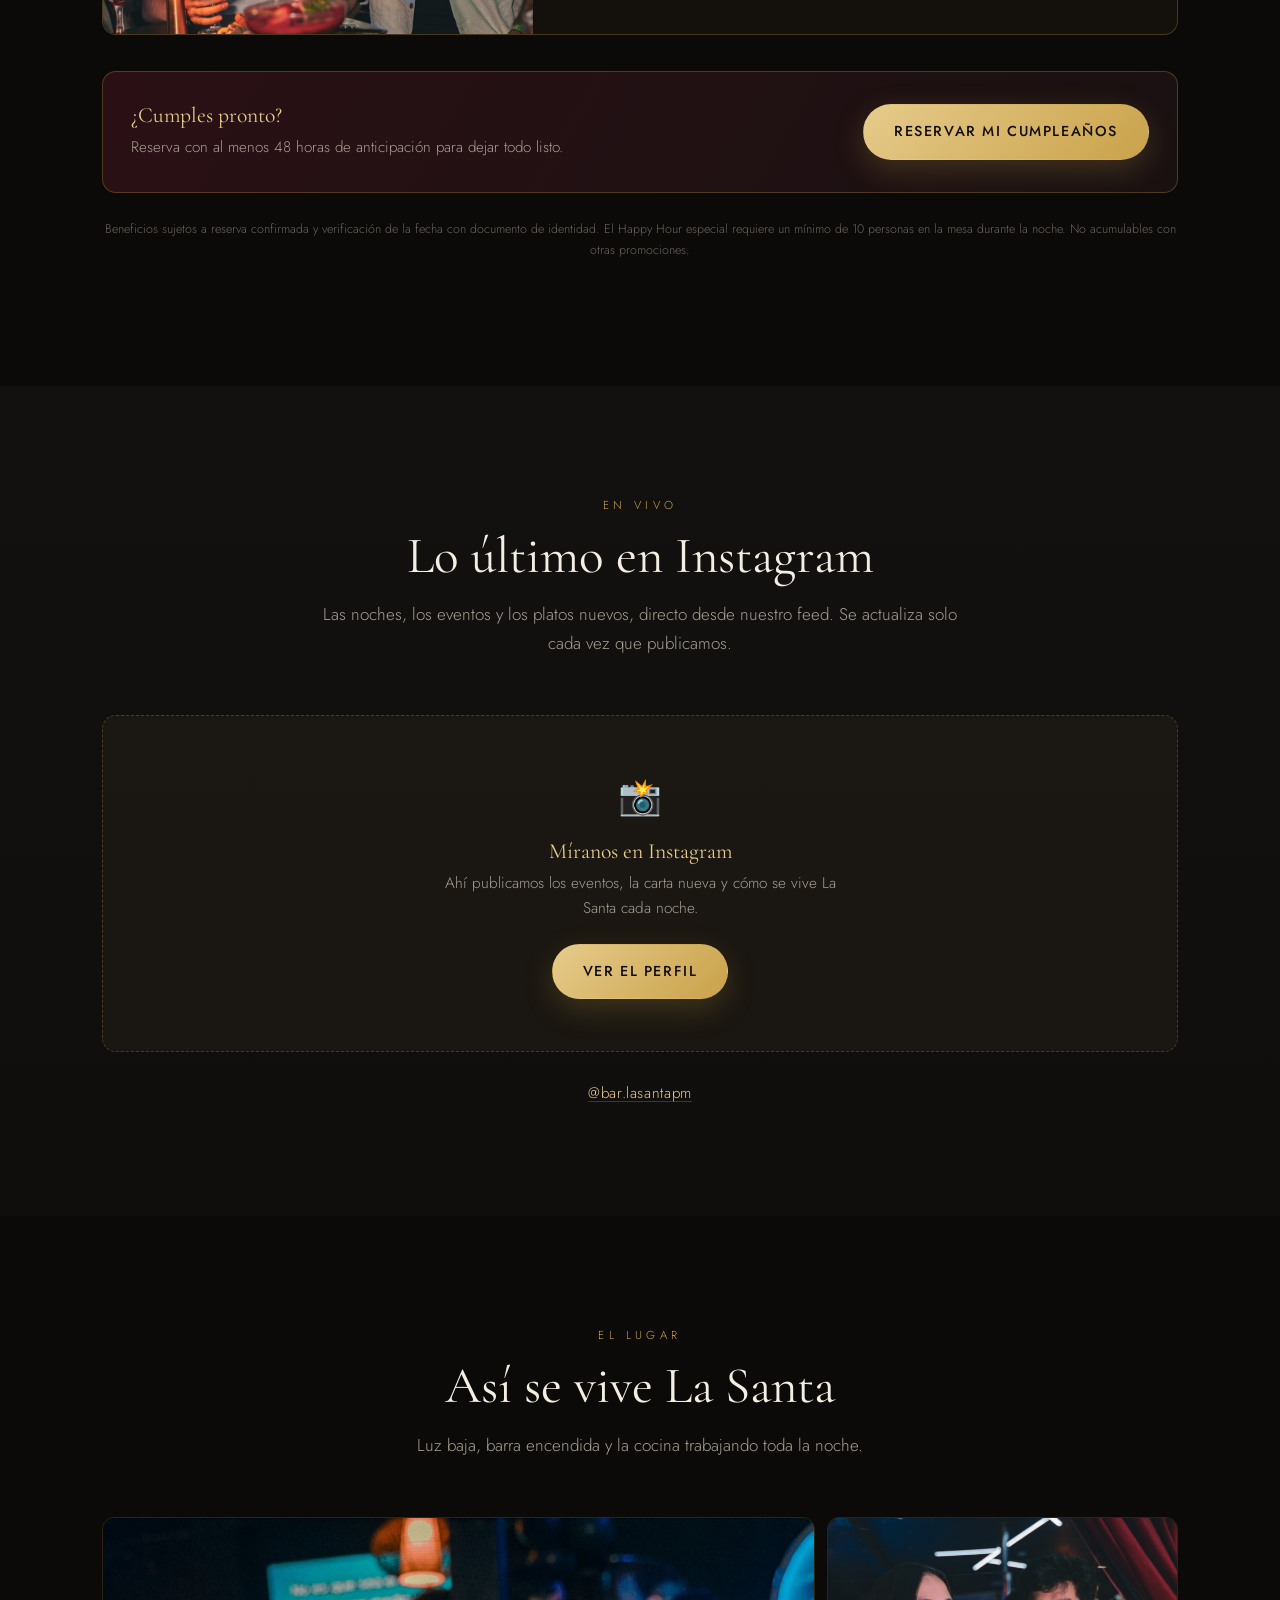
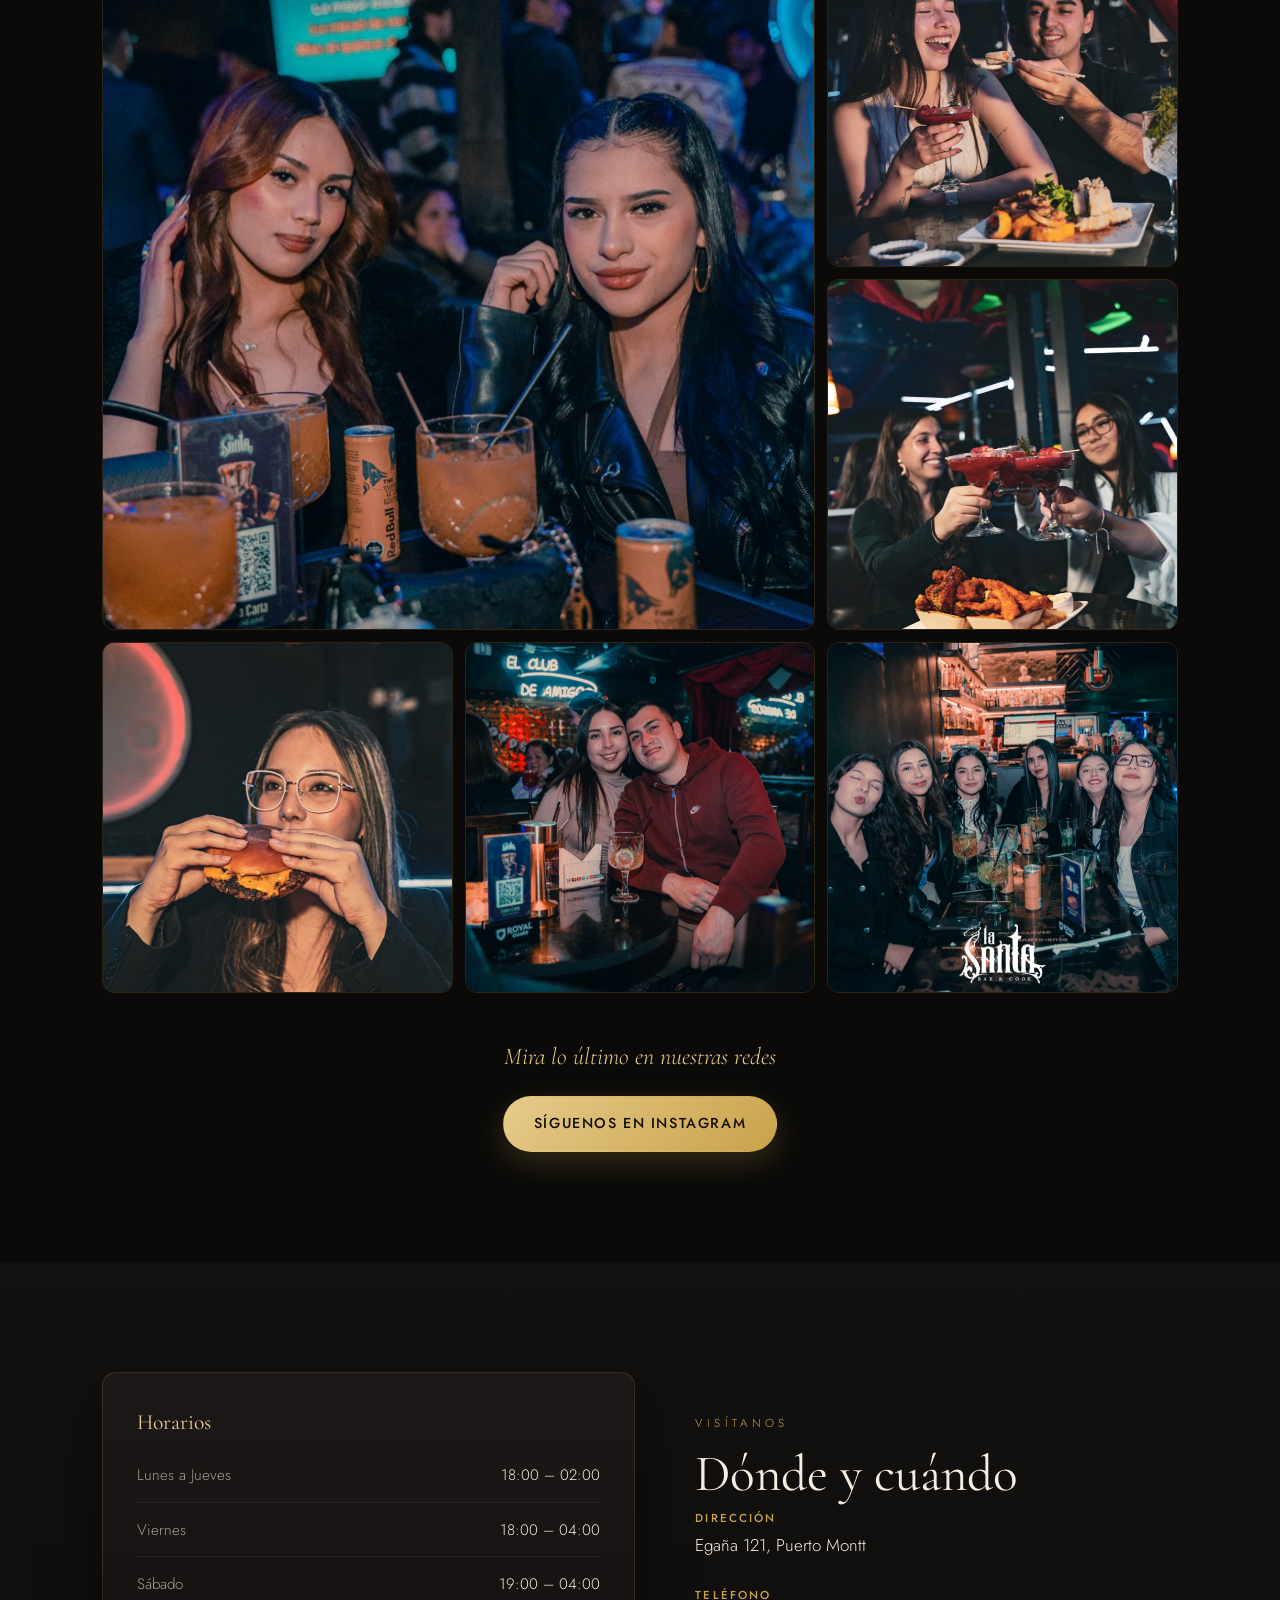
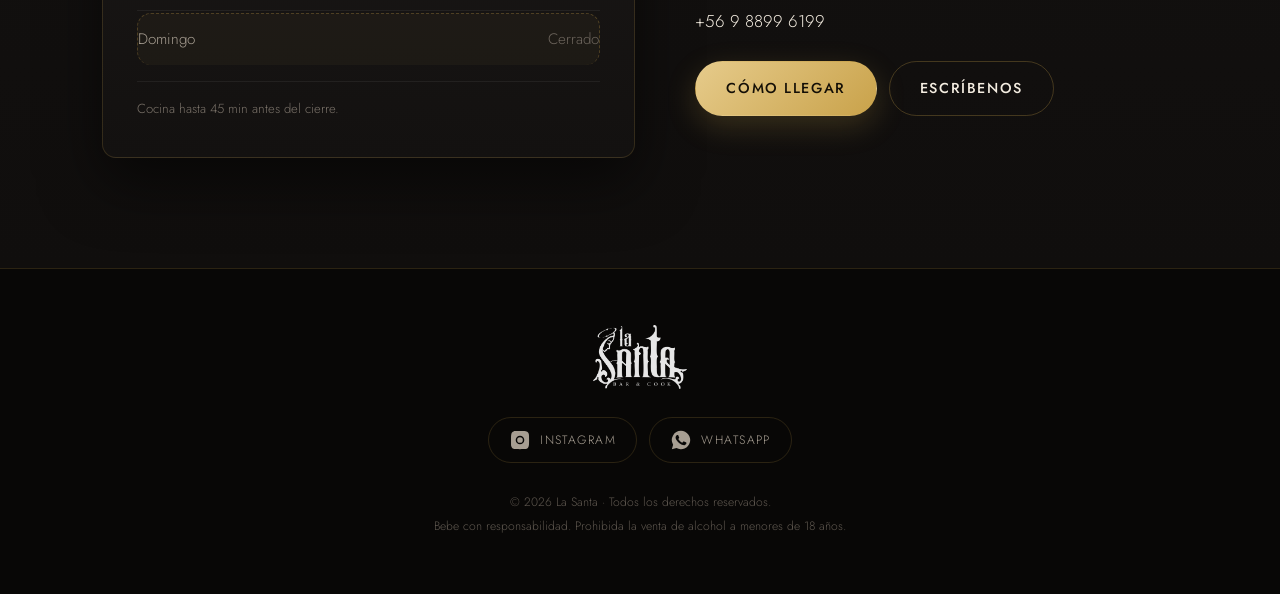
==== commit 052a4d33: "Mueve los beneficios de cumpleanos al JSON de contenido Las tarjetas y los textos de la seccion deja" ====
--- a/index.html
+++ b/index.html
@@ -450,68 +450,29 @@
     <header class="section__head reveal">
       <p class="eyebrow">Celebraciones</p>
       <h2>Cumple en La Santa</h2>
-      <p class="lede">Mientras más son, más te regalamos. Los beneficios se aplican solos
-        según cuántos vengan a la mesa — solo tienes que reservar.</p>
+      <p class="lede" data-cumple-lede></p>
     </header>
 
-    <div class="tramos">
-      <article class="tramo reveal">
-        <header class="tramo__head">
-          <span class="tramo__num">4</span>
-          <span class="tramo__label">personas</span>
-        </header>
-        <ul class="tramo__lista">
-          <li><strong>1 tabla</strong> de cortesía</li>
-          <li><strong>1 trago</strong> para el cumpleañero/a</li>
-        </ul>
-      </article>
-
-      <article class="tramo reveal">
-        <header class="tramo__head">
-          <span class="tramo__num">5–9</span>
-          <span class="tramo__label">personas</span>
-        </header>
-        <ul class="tramo__lista">
-          <li><strong>1 tabla</strong> de cortesía por cada 4 personas</li>
-          <li><strong>1 jarra de mojito</strong> para la mesa</li>
-        </ul>
-      </article>
-
-      <article class="tramo tramo--top reveal">
-        <span class="tramo__cinta">El mejor</span>
-        <header class="tramo__head">
-          <span class="tramo__num">10+</span>
-          <span class="tramo__label">personas</span>
-        </header>
-        <ul class="tramo__lista">
-          <li><strong>1 tabla</strong> de cortesía por cada 4 personas</li>
-          <li><strong>Happy Hour especial</strong> de cumpleaños toda la noche</li>
-          <li><strong>1 trago de regalo</strong> al cumpleañero/a cada 1 hora</li>
-        </ul>
-      </article>
-    </div>
+    <div class="tramos" data-cumple-tramos></div>
 
     <div class="deco-nota reveal">
       <img src="assets/img/cumple-2.jpg" alt="Dos amigos celebrando con cocteles en una mesa de La Santa" loading="lazy">
       <div class="deco-nota__texto">
         <span class="deco-nota__ico">🎈</span>
-        <h3>¿Quieres decoración?</h3>
-        <p>Pídela al momento de reservar la mesa y La Santa se encarga del resto:
-          tú solo llegas y celebras.</p>
+        <h3 data-cumple-deco-titulo></h3>
+        <p data-cumple-deco-texto></p>
       </div>
     </div>
 
     <div class="cta-box reveal">
       <div>
-        <h3>¿Cumples pronto?</h3>
-        <p>Reserva con al menos 48 horas de anticipación para dejar todo listo.</p>
-      </div>
-      <a href="#reservar" class="btn btn--gold" data-abrir-tab="cumple">Reservar mi cumpleaños</a>
-    </div>
-
-    <p class="letra-chica reveal">Beneficios sujetos a reserva confirmada y verificación de la fecha
-      con documento de identidad. El Happy Hour especial requiere un mínimo de 10 personas
-      en la mesa durante la noche. No acumulables con otras promociones.</p>
+        <h3 data-cumple-cta-titulo></h3>
+        <p data-cumple-cta-texto></p>
+      </div>
+      <a href="#reservar" class="btn btn--gold" data-abrir-tab="cumple"><span data-cumple-cta-boton></span></a>
+    </div>
+
+    <p class="letra-chica reveal" data-cumple-legal></p>
   </div>
 </section>
 
--- a/css/styles.css
+++ b/css/styles.css
@@ -566,7 +566,8 @@
   .footer{padding-bottom:56px}
   .split{grid-template-columns:1.05fr .95fr; gap:60px}
   .split--rev .split__text{order:2}
-  .tramos{grid-template-columns:repeat(3,1fr); gap:20px}
+  /* auto-fit: se acomoda solo si algún día agregan o quitan un tramo */
+  .tramos{grid-template-columns:repeat(auto-fit,minmax(230px,1fr)); gap:20px}
   .canales{grid-template-columns:1fr 1fr}
 
   .cats{grid-template-columns:repeat(4,1fr)}
